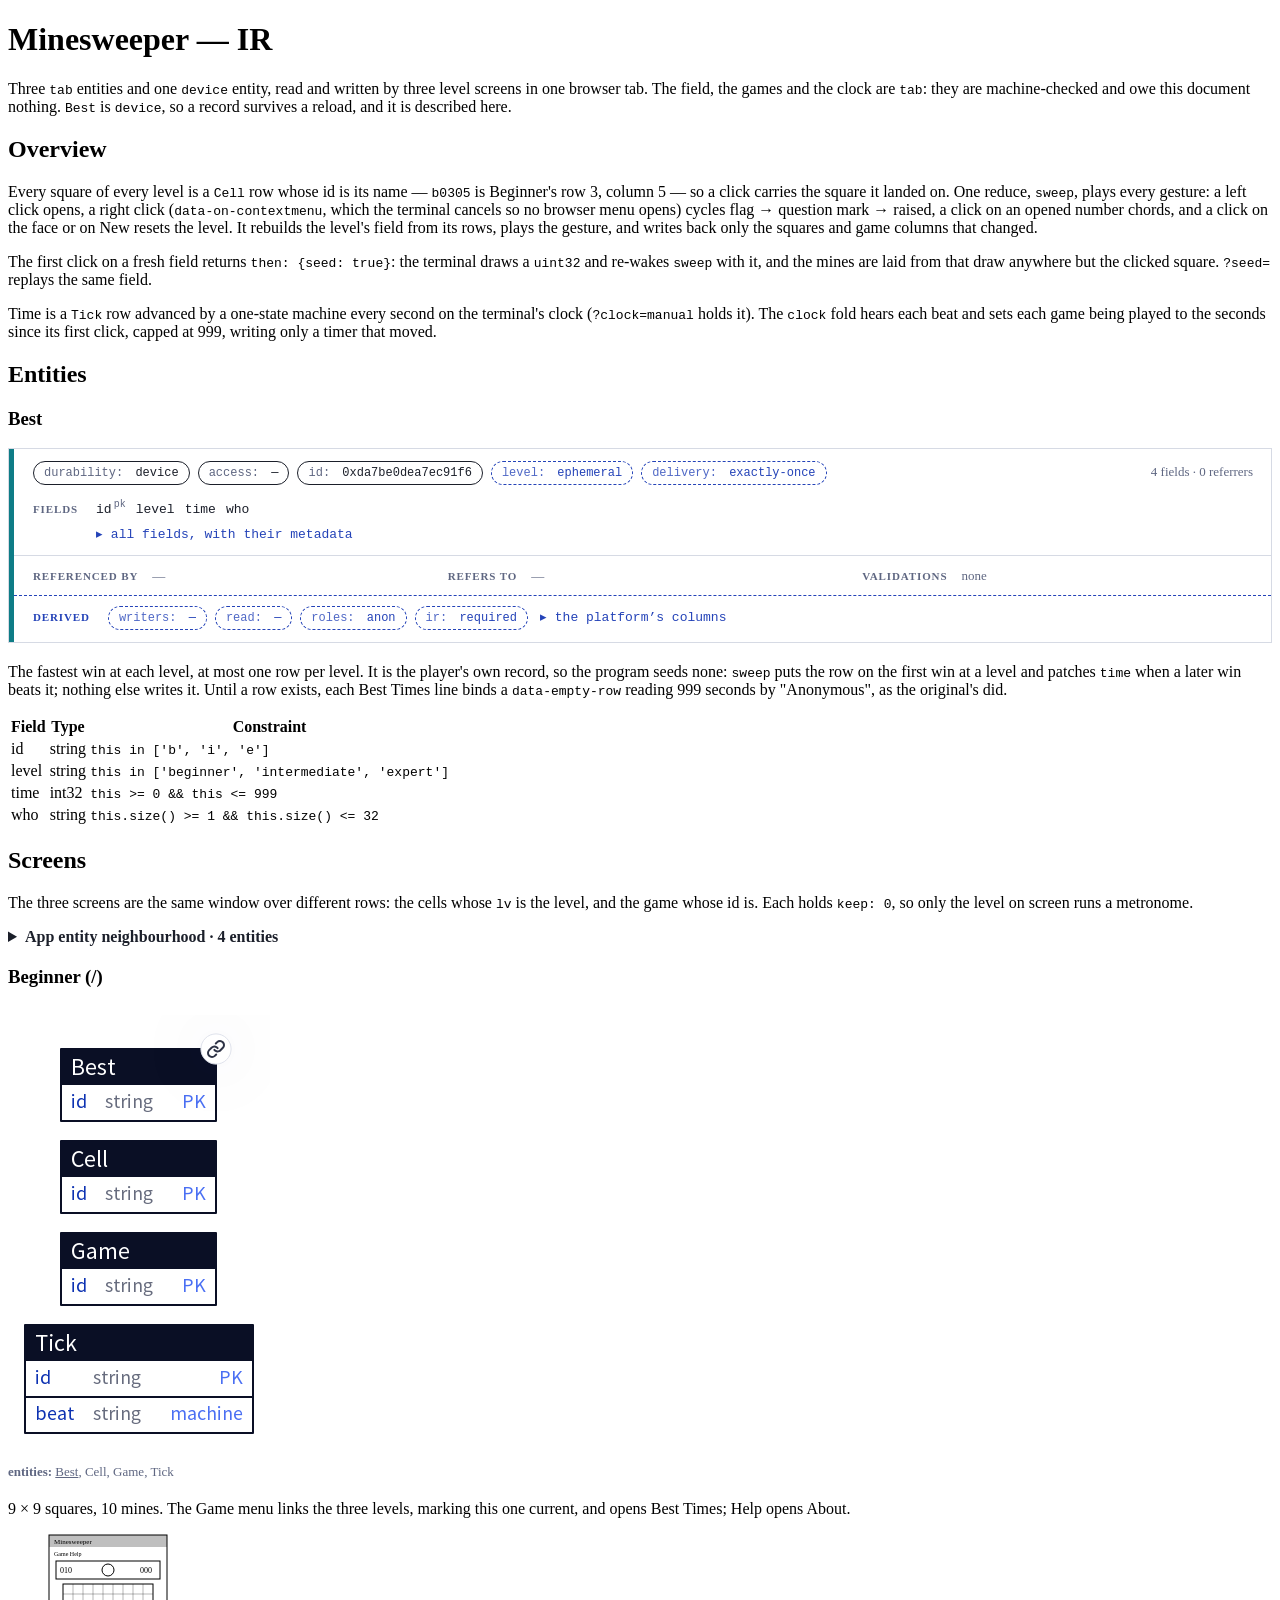
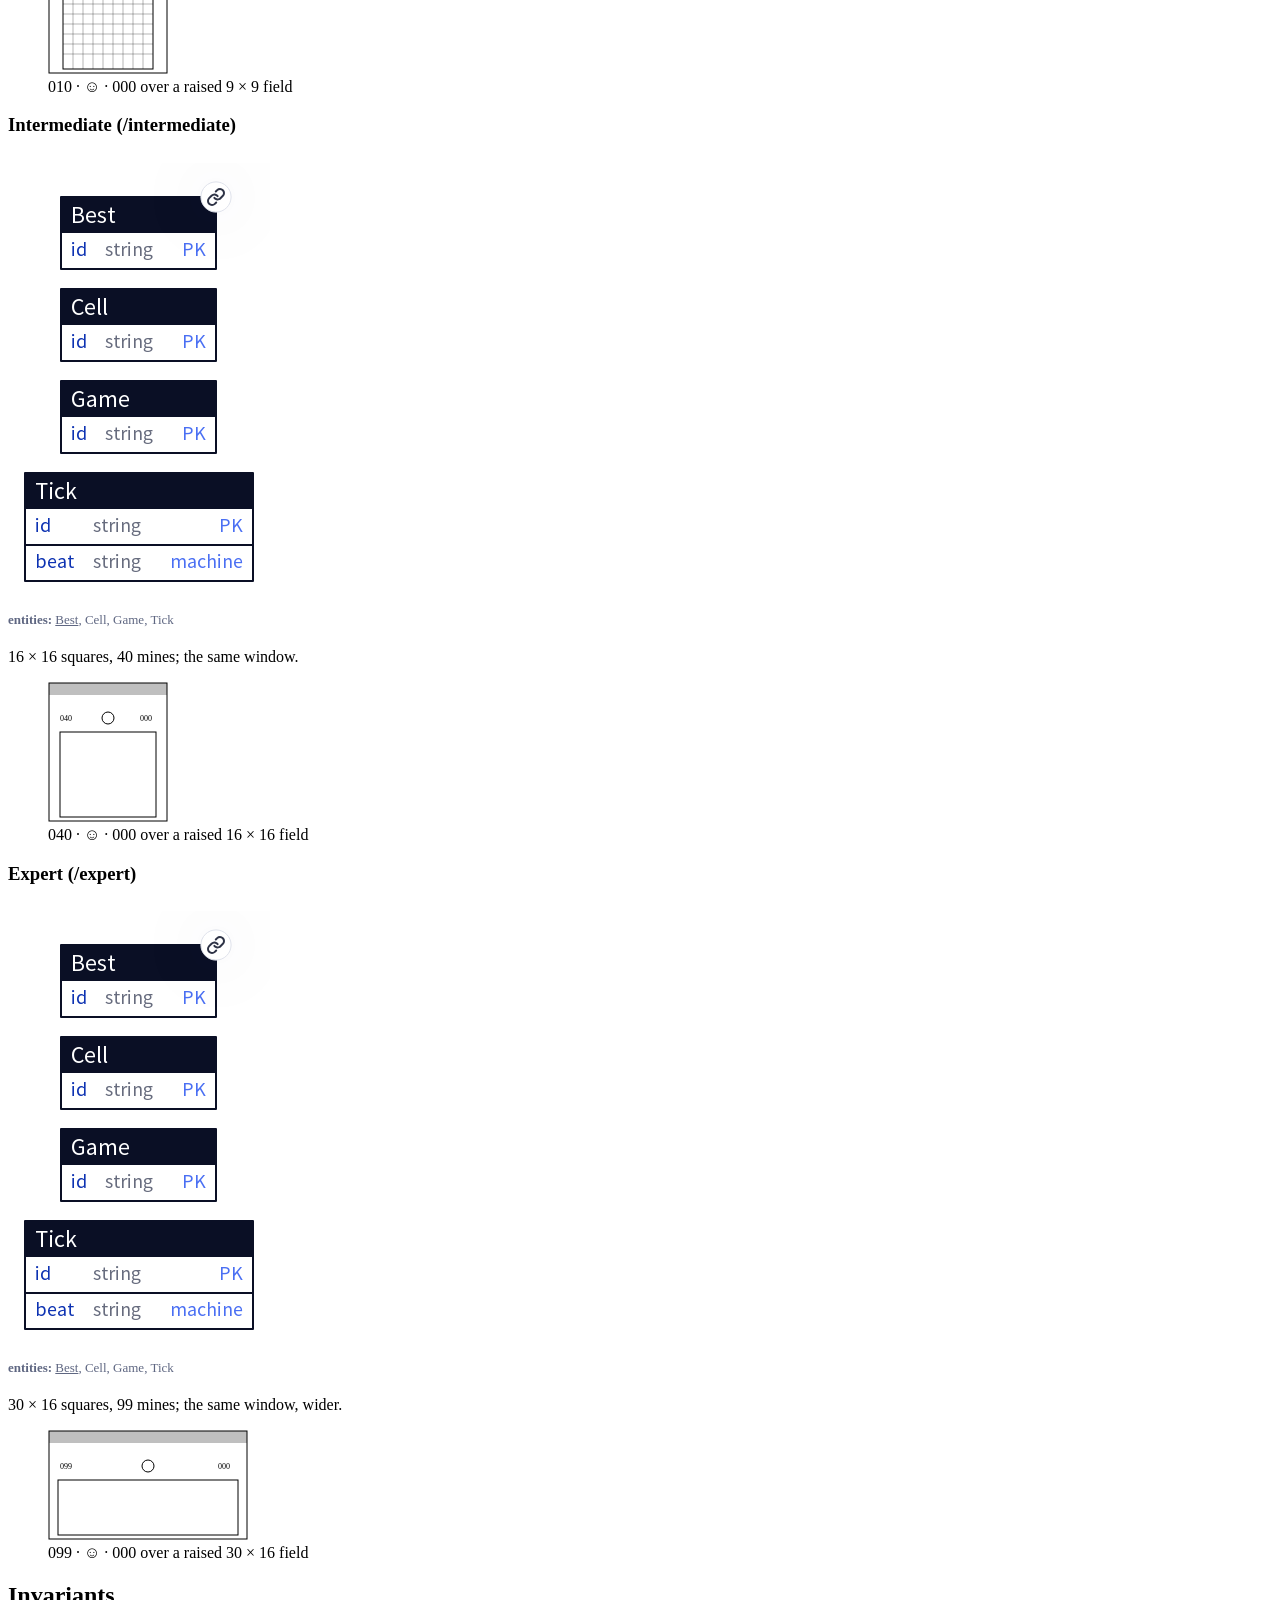
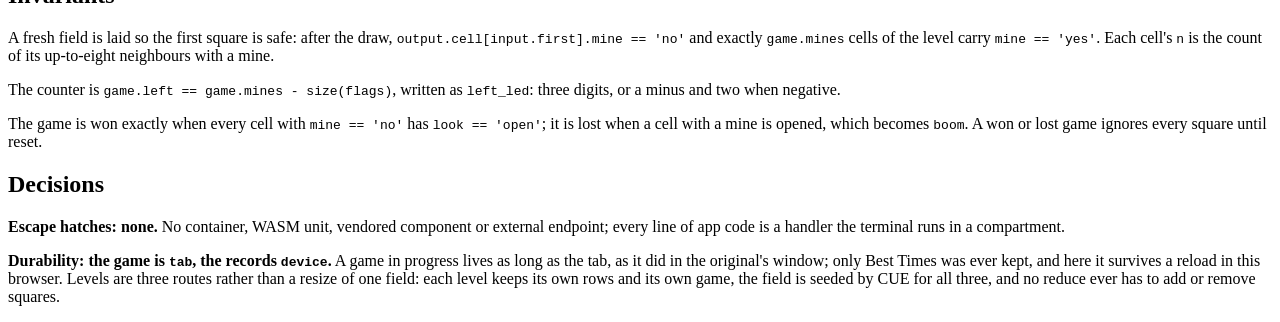
==== ir.html @ b6a37bc6 "feat: prontoweeper, Minesweeper as it shipped with Windows A pronto app: three level screens (Beginn" ====
<!doctype html>
<html lang="en">
<head>
  <meta charset="utf-8">
  <meta name="pronto-ir-version" content="0.1.0">
  <meta name="pronto-source" content="brief.md">
  <meta name="pronto-brief-sha256" content="634ef271aa4ecd1e632f5b853bf22c91f0945c1883f44ec70692ea97eda71efa">
  <meta name="pronto-generated" content="2026-10-16T00:00:00Z">
  <meta name="pronto-compiler" content="claude-opus-5-5">
  <title>Minesweeper — IR</title>
<link rel="stylesheet" href="ir/card.css">
</head>
<body>
  <h1>Minesweeper — IR</h1>
  <p>Three <code>tab</code> entities and one <code>device</code> entity, read and written by three level screens in one browser tab.
  The field, the games and the clock are <code>tab</code>: they are machine-checked and owe this document nothing.
  <code>Best</code> is <code>device</code>, so a record survives a reload, and it is described here.</p>

  <h2>Overview</h2>
  <p>Every square of every level is a <code>Cell</code> row whose id is its name — <code>b0305</code> is Beginner's row 3, column 5 — so a click carries the square it landed on.
  One reduce, <code>sweep</code>, plays every gesture: a left click opens, a right click (<code>data-on-contextmenu</code>, which the terminal cancels so no browser menu opens) cycles flag → question mark → raised, a click on an opened number chords, and a click on the face or on New resets the level.
  It rebuilds the level's field from its rows, plays the gesture, and writes back only the squares and game columns that changed.</p>
  <p>The first click on a fresh field returns <code>then: {seed: true}</code>: the terminal draws a <code>uint32</code> and re-wakes <code>sweep</code> with it, and the mines are laid from that draw anywhere but the clicked square. <code>?seed=</code> replays the same field.</p>
  <p>Time is a <code>Tick</code> row advanced by a one-state machine every second on the terminal's clock (<code>?clock=manual</code> holds it). The <code>clock</code> fold hears each beat and sets each game being played to the seconds since its first click, capped at 999, writing only a timer that moved.</p>

  <h2>Entities</h2>
  <section id="Best" data-kind="entity" data-durability="device" data-type-id="0xda7be0dea7ec91f6">
    <h3>Best</h3>
<!-- pronto:card --><div class="card dur-device">
<header class="ehead">
<span class="chips"><span class="chip" data-tip="where the row lives, the one word the author chooses: tab · device · offline · live · server" tabindex="0"><b>durability</b> device</span><span class="chip" data-tip="who may read and write the row; becomes the roles and the row-level policies" tabindex="0"><b>access</b> —</span><span class="chip" data-tip="the entity's type id, which a schema diff keys on across renames; each field keeps a gap-free ordinal, and a retired field stays as a tombstone" tabindex="0"><b>id</b> 0xda7be0dea7ec91f6</span><span class="chip derived" data-tip="1 of 5 — a register this tab or device alone writes" tabindex="0"><b>level</b> ephemeral</span><span class="chip derived" data-tip="what a write here can claim when delivered twice — the level's word, and at level 4 the sink's: idempotent or reconciled is exactly-once, unknown at-most-once, repeat at-least-once; a hatch is unspecified" tabindex="0"><b>delivery</b> exactly-once</span></span>
<span class="counts">4 fields · 0 referrers</span>
</header>
<div class="names"><span class="lbl">fields</span><span class="namelist"><span class="fname">id<i class="m">pk</i></span><span class="fname">level</span><span class="fname">time</span><span class="fname">who</span></span>
<details class="more"><summary>all fields, with their metadata</summary>
<table class="fields"><tr><td class="o">1</td><td class="k">id</td><td class="t">string</td><td class="gl"><span class="g pk" data-tip="primary key" tabindex="0">pk</span></td><td class="x" title="this in ['b', 'i', 'e']">this in ['b', 'i', 'e']</td></tr><tr><td class="o">2</td><td class="k">level</td><td class="t">string</td><td class="gl"></td><td class="x" title="this in ['beginner', 'intermediate', 'expert']">this in ['beginner', 'intermediate', 'expert']</td></tr><tr><td class="o">3</td><td class="k">time</td><td class="t">int32</td><td class="gl"></td><td class="x" title="this &gt;= 0 &amp;&amp; this &lt;= 999">this &gt;= 0 &amp;&amp; this &lt;= 999</td></tr><tr><td class="o">4</td><td class="k">who</td><td class="t">string</td><td class="gl"></td><td class="x" title="this.size() &gt;= 1 &amp;&amp; this.size() &lt;= 32">this.size() &gt;= 1 &amp;&amp; this.size() &lt;= 32</td></tr></table>
<p class="legend">the first column is the field's ordinal, which a diff keys on · <span class="g pk">pk</span> primary key · <span class="g fk">→</span> references · <span class="g">◇</span> unique · <span class="g">≡</span> indexed · <span class="g">○</span> nullable · a rule or default in the last column</p>
</details></div>
<div class="strips">
<div class="strip"><span class="lbl">referenced by</span><span class="rels"><span class="why">—</span></span></div>
<div class="strip"><span class="lbl">refers to</span><span class="rels"><span class="why">—</span></span></div>
<div class="strip"><span class="lbl">validations</span><span class="why">none</span></div>
</div>
<div class="dline"><span class="lbl derived">derived</span><span class="chips"><span class="chip derived" data-tip="who writes rows here, each as kind:name and its ops — a screen's forms and what its markup writes past them, the terminal's charts, pipelines, computations, machines, a unit's memo" tabindex="0"><b>writers</b> —</span><span class="chip derived" data-tip="how the terminal reads a server entity's table: eager syncs it whole, lazy loads what a view asks; a browser tier has no mode" tabindex="0"><b>read</b> —</span><span class="chip derived" data-tip="the database roles that may touch the table, from durability and access" tabindex="0"><b>roles</b> anon</span><span class="chip derived" data-tip="whether ir.html carries an element for it — review by consequence: a row that reaches another device or the server does" tabindex="0"><b>ir</b> required</span></span>
<details class="more"><summary>the platform’s columns</summary><p class="why"><code>created_by</code>, <code>updated_by</code> → app_user, stamped by the platform on every write; not the author’s.</p></details></div>

</div><!-- /pronto:card -->
    <p>The fastest win at each level, at most one row per level. It is the player's own record, so the program seeds none: <code>sweep</code> puts the row on the first win at a level and patches <code>time</code> when a later win beats it; nothing else writes it. Until a row exists, each Best Times line binds a <code>data-empty-row</code> reading 999 seconds by "Anonymous", as the original's did.</p>
    <table data-extract="fields">
      <thead><tr><th>Field</th><th>Type</th><th>Constraint</th></tr></thead>
      <tbody>
        <tr data-ordinal="1"><td>id</td><td>string</td><td><code class="cel">this in ['b', 'i', 'e']</code></td></tr>
        <tr data-ordinal="2"><td>level</td><td>string</td><td><code class="cel">this in ['beginner', 'intermediate', 'expert']</code></td></tr>
        <tr data-ordinal="3"><td>time</td><td>int32</td><td><code class="cel">this &gt;= 0 &amp;&amp; this &lt;= 999</code></td></tr>
        <tr data-ordinal="4"><td>who</td><td>string</td><td><code class="cel">this.size() &gt;= 1 &amp;&amp; this.size() &lt;= 32</code></td></tr>
      </tbody>
    </table>
  </section>

  <h2>Screens</h2>
  <p>The three screens are the same window over different rows: the cells whose <code>lv</code> is the level, and the game whose id is. Each holds <code>keep: 0</code>, so only the level on screen runs a metronome.</p>
  <!-- pronto:app-neighbourhood --><details class="pronto-neighbourhood app-neighbourhood"><summary>App entity neighbourhood · 4 entities</summary><div class="neighbourhood-canvas" role="region" tabindex="0" aria-label="App entity diagram"><img src="ir/neighbourhood-app.svg" width="262" height="435" alt="App entity diagram"></div><p><b>entities:</b> <a href="#Best">Best</a>, <span>Cell</span>, <span>Game</span>, <span>Tick</span></p></details><!-- /pronto:app-neighbourhood -->
<section id="beginner" data-kind="screen" data-route="/">
    <h3>Beginner (/)</h3>
<!-- pronto:neighbourhood --><figure class="pronto-neighbourhood" aria-label="Beginner entity neighbourhood"><div class="neighbourhood-canvas" role="region" tabindex="0" aria-label="Beginner entity diagram"><img src="ir/neighbourhood-beginner.svg" width="262" height="435" alt="Beginner entity diagram"></div><figcaption><b>entities:</b> <a href="#Best">Best</a>, <span>Cell</span>, <span>Game</span>, <span>Tick</span></figcaption></figure><!-- /pronto:neighbourhood -->
    <p>9 × 9 squares, 10 mines. The Game menu links the three levels, marking this one current, and opens Best Times; Help opens About.</p>
    <figure id="beginner-populated" data-kind="state" data-of="beginner" data-state="populated">
      <svg viewBox="0 0 120 140" width="120" height="140" role="img" aria-label="The Beginner window: title bar, menu, 010 · face · 000, a 9 by 9 field">
        <rect x="1" y="1" width="118" height="138" fill="none" stroke="currentColor"/>
        <rect x="1" y="1" width="118" height="12" fill="currentColor" opacity=".25"/>
        <text x="6" y="10" font-size="7">Minesweeper</text>
        <text x="6" y="22" font-size="6">Game  Help</text>
        <rect x="8" y="27" width="104" height="18" fill="none" stroke="currentColor"/>
        <text x="12" y="39" font-size="8">010</text><circle cx="60" cy="36" r="6" fill="none" stroke="currentColor"/><text x="92" y="39" font-size="8">000</text>
        <rect x="15" y="50" width="90" height="85" fill="none" stroke="currentColor"/>
        <path d="M15 60h90M15 70h90M15 80h90M15 90h90M15 100h90M15 110h90M15 120h90M25 50v85M35 50v85M45 50v85M55 50v85M65 50v85M75 50v85M85 50v85M95 50v85" stroke="currentColor" stroke-width=".3"/>
      </svg>
      <figcaption>010 · ☺ · 000 over a raised 9 × 9 field</figcaption>
    </figure>
    <script type="application/json" data-kind="paths" data-of="beginner">{"play": {"states": ["populated", "populated"], "accepts": ["accept-ready", "accept-first-click", "accept-numbers", "accept-flag", "accept-chord", "accept-timer", "accept-lose", "accept-win", "accept-new-game"]}, "records": {"states": ["populated", "populated"], "accepts": ["accept-best-times", "accept-levels"]}}</script>
  </section>
  <section id="intermediate" data-kind="screen" data-route="/intermediate">
    <h3>Intermediate (/intermediate)</h3>
<!-- pronto:neighbourhood --><figure class="pronto-neighbourhood" aria-label="Intermediate entity neighbourhood"><div class="neighbourhood-canvas" role="region" tabindex="0" aria-label="Intermediate entity diagram"><img src="ir/neighbourhood-intermediate.svg" width="262" height="435" alt="Intermediate entity diagram"></div><figcaption><b>entities:</b> <a href="#Best">Best</a>, <span>Cell</span>, <span>Game</span>, <span>Tick</span></figcaption></figure><!-- /pronto:neighbourhood -->
    <p>16 × 16 squares, 40 mines; the same window.</p>
    <figure id="intermediate-populated" data-kind="state" data-of="intermediate" data-state="populated">
      <svg viewBox="0 0 120 140" width="120" height="140" role="img" aria-label="The Intermediate window: 040 · face · 000, a 16 by 16 field">
        <rect x="1" y="1" width="118" height="138" fill="none" stroke="currentColor"/>
        <rect x="1" y="1" width="118" height="12" fill="currentColor" opacity=".25"/>
        <text x="12" y="39" font-size="8">040</text><circle cx="60" cy="36" r="6" fill="none" stroke="currentColor"/><text x="92" y="39" font-size="8">000</text>
        <rect x="12" y="50" width="96" height="85" fill="none" stroke="currentColor"/>
      </svg>
      <figcaption>040 · ☺ · 000 over a raised 16 × 16 field</figcaption>
    </figure>
    <script type="application/json" data-kind="paths" data-of="intermediate">{"play": {"states": ["populated", "populated"], "accepts": ["accept-levels"]}}</script>
  </section>
  <section id="expert" data-kind="screen" data-route="/expert">
    <h3>Expert (/expert)</h3>
<!-- pronto:neighbourhood --><figure class="pronto-neighbourhood" aria-label="Expert entity neighbourhood"><div class="neighbourhood-canvas" role="region" tabindex="0" aria-label="Expert entity diagram"><img src="ir/neighbourhood-expert.svg" width="262" height="435" alt="Expert entity diagram"></div><figcaption><b>entities:</b> <a href="#Best">Best</a>, <span>Cell</span>, <span>Game</span>, <span>Tick</span></figcaption></figure><!-- /pronto:neighbourhood -->
    <p>30 × 16 squares, 99 mines; the same window, wider.</p>
    <figure id="expert-populated" data-kind="state" data-of="expert" data-state="populated">
      <svg viewBox="0 0 200 110" width="200" height="110" role="img" aria-label="The Expert window: 099 · face · 000, a 30 by 16 field">
        <rect x="1" y="1" width="198" height="108" fill="none" stroke="currentColor"/>
        <rect x="1" y="1" width="198" height="12" fill="currentColor" opacity=".25"/>
        <text x="12" y="39" font-size="8">099</text><circle cx="100" cy="36" r="6" fill="none" stroke="currentColor"/><text x="170" y="39" font-size="8">000</text>
        <rect x="10" y="50" width="180" height="55" fill="none" stroke="currentColor"/>
      </svg>
      <figcaption>099 · ☺ · 000 over a raised 30 × 16 field</figcaption>
    </figure>
    <script type="application/json" data-kind="paths" data-of="expert">{"play": {"states": ["populated", "populated"], "accepts": ["accept-levels"]}}</script>
  </section>

  <h2>Invariants</h2>
  <p>A fresh field is laid so the first square is safe: after the draw, <code class="cel">output.cell[input.first].mine == 'no'</code> and exactly <code class="cel">game.mines</code> cells of the level carry <code class="cel">mine == 'yes'</code>. Each cell's <code>n</code> is the count of its up-to-eight neighbours with a mine.</p>
  <p>The counter is <code class="cel">game.left == game.mines - size(flags)</code>, written as <code>left_led</code>: three digits, or a minus and two when negative.</p>
  <p>The game is won exactly when every cell with <code class="cel">mine == 'no'</code> has <code class="cel">look == 'open'</code>; it is lost when a cell with a mine is opened, which becomes <code>boom</code>. A won or lost game ignores every square until reset.</p>

  <h2>Decisions</h2>
  <p id="decision-escape-hatches" data-kind="decision"><strong>Escape hatches: none.</strong> No container, WASM unit, vendored component or external endpoint; every line of app code is a handler the terminal runs in a compartment.</p>
  <p id="decision-durability" data-kind="decision"><strong>Durability: the game is <code>tab</code>, the records <code>device</code>.</strong> A game in progress lives as long as the tab, as it did in the original's window; only Best Times was ever kept, and here it survives a reload in this browser.
  Levels are three routes rather than a resize of one field: each level keeps its own rows and its own game, the field is seeded by CUE for all three, and no reduce ever has to add or remove squares.</p>
</body>
</html>
---- ir/card.css ----
/* generated by pronto from program.cue — do not edit */
.card, .pronto-neighbourhood { --card-ink: #1b1f2a; --card-muted: #5f6782; --card-line: #d6dae4; --card-panel: #fff; --card-accent: #2443b8; --card-tip: #fff6bf; --card-tip-edge: #e3cf5a; --band: var(--card-accent); }
.card {
  position: relative; background: var(--card-panel); border: 1px solid var(--card-line); color: var(--card-ink); font-size: 14px; line-height: 1.5; margin: 12px 0 20px; }
@media (prefers-color-scheme: dark) { .card, .pronto-neighbourhood { --card-ink: #e8eaf0; --card-muted: #9aa3bd; --card-line: #2a3040; --card-panel: #1b1f2a; --card-accent: #8ea2ff; --card-tip: #3a3410; --card-tip-edge: #8a7a2a; } }
.card::before { content: ""; position: absolute; left: 0; top: 0; bottom: 0; width: 5px; background: var(--band); }
.card.dur-server { --band: #2443b8; } .card.dur-live { --band: #1a8f5c; } .card.dur-offline { --band: #b8860b; } .card.dur-device { --band: #0e7c86; } .card.dur-tab { --band: #8a8f9c; }
.card .ehead { display: flex; flex-wrap: wrap; align-items: baseline; gap: 10px 14px; padding: 12px 18px 8px 24px; }
.card .chips { display: flex; gap: 8px; flex-wrap: wrap; }
.card .chip { font-family: ui-monospace, Menlo, monospace; font-size: 12px; padding: 2px 10px; border: 1px solid var(--card-ink); border-radius: 999px; white-space: nowrap; }
.card .chip b { font-weight: 500; color: var(--card-muted); margin-right: 5px; font-family: inherit; }
.card .chip b::after { content: ":"; }
.card .chip.derived { border-style: dashed; border-color: var(--card-accent); color: var(--card-accent); }
.card .chip.derived b { color: var(--card-accent); opacity: 0.8; }
.card .counts { margin-left: auto; color: var(--card-muted); font-size: 13px; }
.card [data-tip] { position: relative; cursor: help; }
.card [data-tip]:hover::after, .card [data-tip]:focus-visible::after { content: attr(data-tip); position: absolute; left: 0; top: calc(100% + 6px); z-index: 5; background: var(--card-tip); color: var(--card-ink); border: 1px solid var(--card-tip-edge); padding: 8px 10px; font-size: 13px; line-height: 1.4; width: max-content; max-width: 34ch; white-space: normal; font-family: system-ui, sans-serif; font-weight: 400; text-transform: none; letter-spacing: 0; }
.card .lbl { font-size: 11px; letter-spacing: 0.08em; text-transform: uppercase; color: var(--card-muted); font-weight: 600; margin-right: 6px; }
.card .lbl.derived { color: var(--card-accent); }
.card .names { display: grid; grid-template-columns: auto 1fr; gap: 6px 12px; align-items: baseline; padding: 4px 18px 10px 24px; }
.card .namelist { font-family: ui-monospace, Menlo, monospace; font-size: 13px; white-space: nowrap; overflow: hidden; text-overflow: ellipsis; display: block; }
.card .fname { margin-right: 10px; }
.card .m { font-style: normal; font-size: 10px; color: var(--card-muted); margin-left: 2px; vertical-align: super; }
.card .m.mach { color: var(--card-accent); }
.card .names .more { grid-column: 2; }
.card .more > summary { list-style: none; cursor: pointer; color: var(--card-accent); font-size: 13px; font-family: ui-monospace, Menlo, monospace; }
.card .more > summary::-webkit-details-marker { display: none; }
.card .more > summary::before { content: "▸ "; } .card .more[open] > summary::before { content: "▾ "; }
.card .more.inline { display: inline; } .card .more.inline[open] > summary { display: inline; margin-right: 6px; }
.card .more.inline .rels { display: inline-flex; flex-wrap: wrap; gap: 6px; }
.card .fields { border-collapse: collapse; font-size: 13px; width: 100%; margin-top: 8px; }
.card .fields td { padding: 4px 10px 4px 0; border-bottom: 1px solid var(--card-line); vertical-align: baseline; }
.card .fields .k { font-family: ui-monospace, Menlo, monospace; } .card .fields .t { color: var(--card-muted); font-family: ui-monospace, Menlo, monospace; }
.card .fields .o { color: var(--card-muted); font-family: ui-monospace, Menlo, monospace; font-size: 11px; width: 2.5ch; text-align: right; }
.card .fields tr.retired td { color: var(--card-muted); text-decoration: line-through; } .card .fields tr.retired td.gl { text-decoration: none; }
.card .fields .gl { white-space: nowrap; } .card .fields .x { color: var(--card-muted); font-family: ui-monospace, Menlo, monospace; font-size: 12px; max-width: 30ch; overflow: hidden; text-overflow: ellipsis; white-space: nowrap; }
.card .g { font-family: ui-monospace, Menlo, monospace; font-size: 11px; margin-right: 6px; color: var(--card-muted); }
.card .g.pk { font-weight: 600; color: var(--card-ink); } .card .g.fk { color: var(--card-accent); text-decoration: none; }
.card .g.mach { color: var(--card-accent); border: 1px dashed var(--card-accent); padding: 0 4px; }
.card .legend { color: var(--card-muted); font-size: 12px; margin: 8px 0 0; }
.card .strips { display: grid; grid-template-columns: repeat(auto-fit, minmax(min(100%, 260px), 1fr)); gap: 12px 24px; padding: 10px 18px 10px 24px; border-top: 1px solid var(--card-line); align-items: baseline; }
.card .strip { display: flex; flex-wrap: wrap; align-items: baseline; gap: 6px 8px; }
.card .rels { display: flex; flex-wrap: wrap; gap: 6px; }
.card .rel { font-family: ui-monospace, Menlo, monospace; font-size: 12px; padding: 2px 8px; border: 1px solid var(--card-line); color: var(--card-ink); text-decoration: none; }
.card .rel .col { color: var(--card-muted); } .card .rel.in { border-left: 3px solid var(--band); } .card .rel.out { border-right: 3px solid var(--band); }
.card .vals { margin: 0; padding: 0; list-style: none; display: grid; gap: 4px; } .card .note { color: var(--card-muted); font-style: italic; }
.card .why { color: var(--card-muted); font-size: 13px; margin: 0; }
.card .dline { display: flex; flex-wrap: wrap; align-items: baseline; gap: 8px 12px; padding: 10px 18px 12px 24px; border-top: 1px dashed var(--card-accent); }
.card .machine { display: grid; gap: 8px; padding: 10px 18px 14px 24px; border-top: 1px dashed var(--card-accent); }
.card .mtitle { font-size: 15px; display: flex; flex-wrap: wrap; gap: 8px; align-items: center; }
.card .canvas { overflow-x: auto; } .card .canvas svg { display: block; width: auto; height: auto; max-width: 640px; max-height: 260px; }
.pronto-neighbourhood { max-width: 100%; margin: 12px 0 20px; color: var(--card-ink); }
.pronto-neighbourhood > summary { cursor: pointer; font-weight: 600; }
.pronto-neighbourhood .neighbourhood-canvas { max-width: 100%; max-height: min(70vh, 720px); overflow: auto; padding: 8px 0; }
.pronto-neighbourhood .neighbourhood-canvas:focus-visible { outline: 2px solid var(--card-accent); outline-offset: 2px; }
.pronto-neighbourhood .neighbourhood-canvas > img { display: block; max-width: none; }
.pronto-neighbourhood figcaption, .pronto-neighbourhood > p { margin-top: 6px; color: var(--card-muted); font-size: 13px; }
.pronto-neighbourhood figcaption a, .pronto-neighbourhood > p a { color: inherit; }
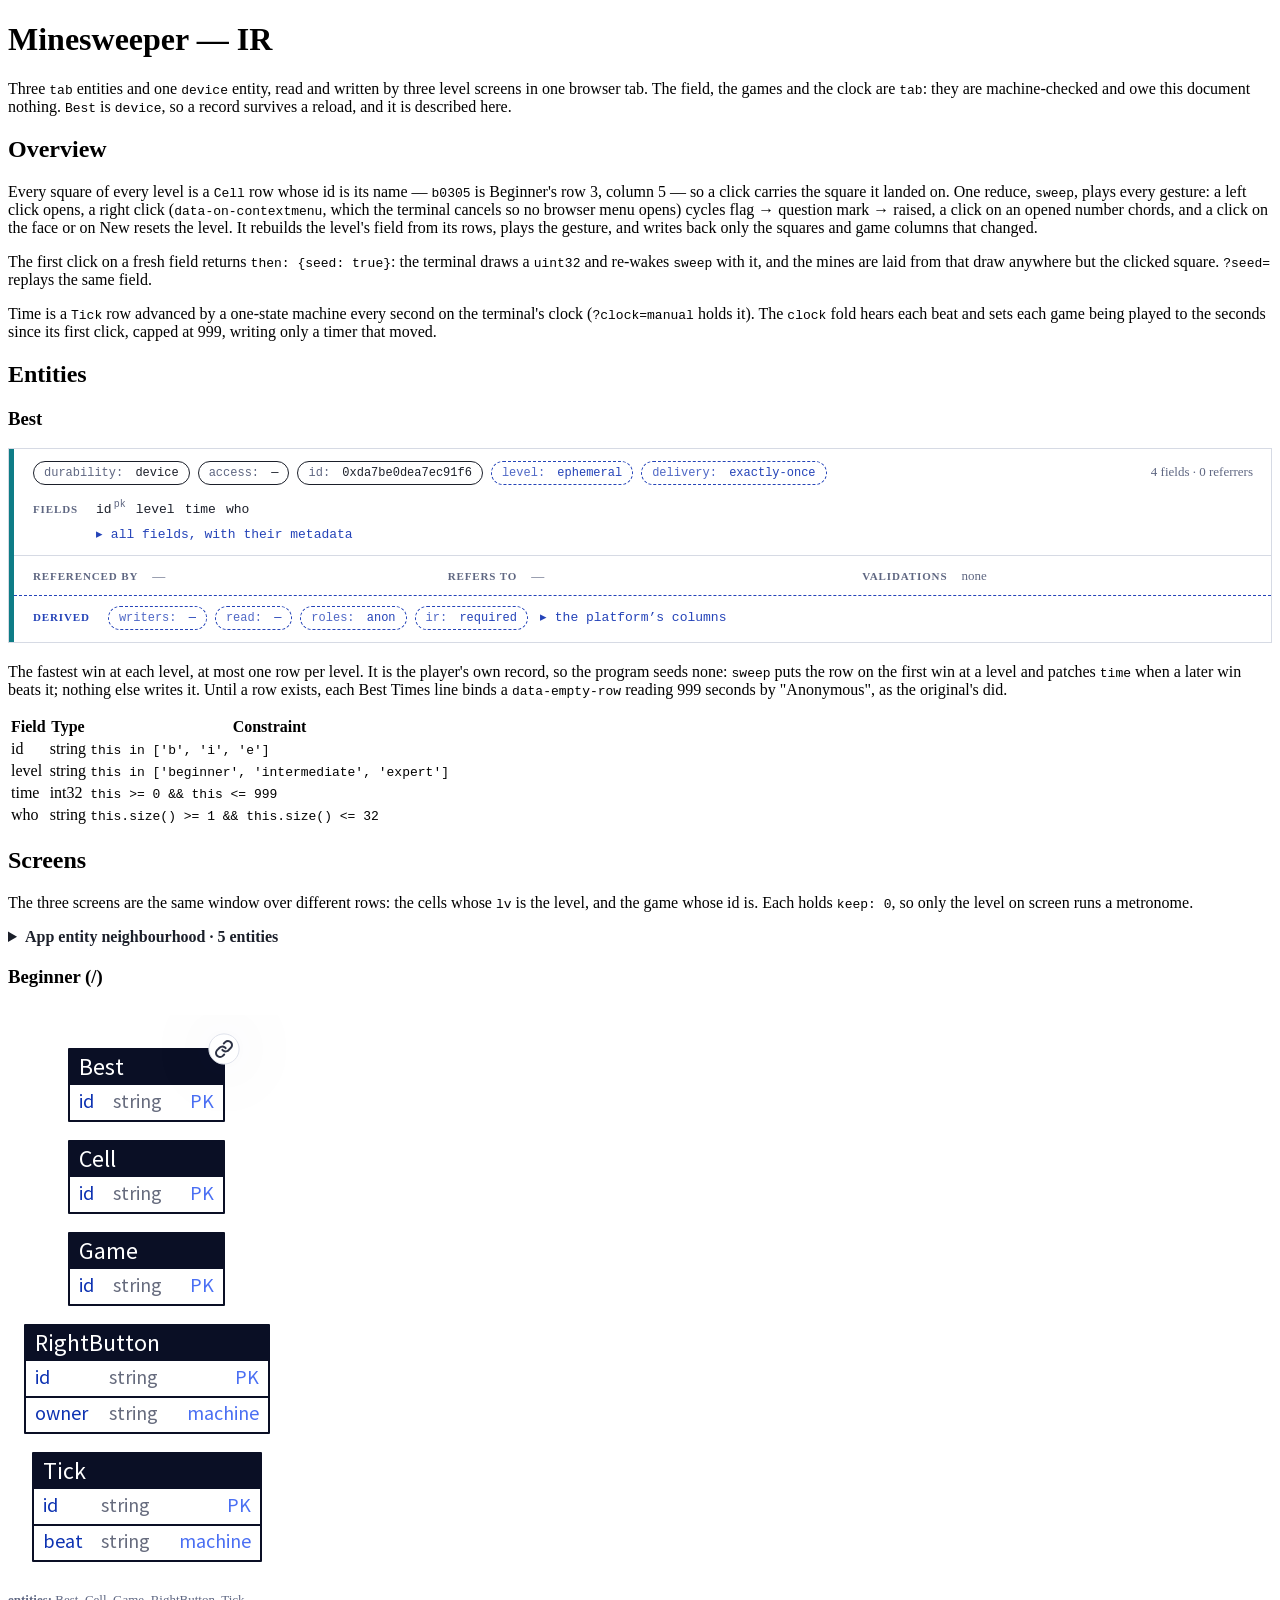
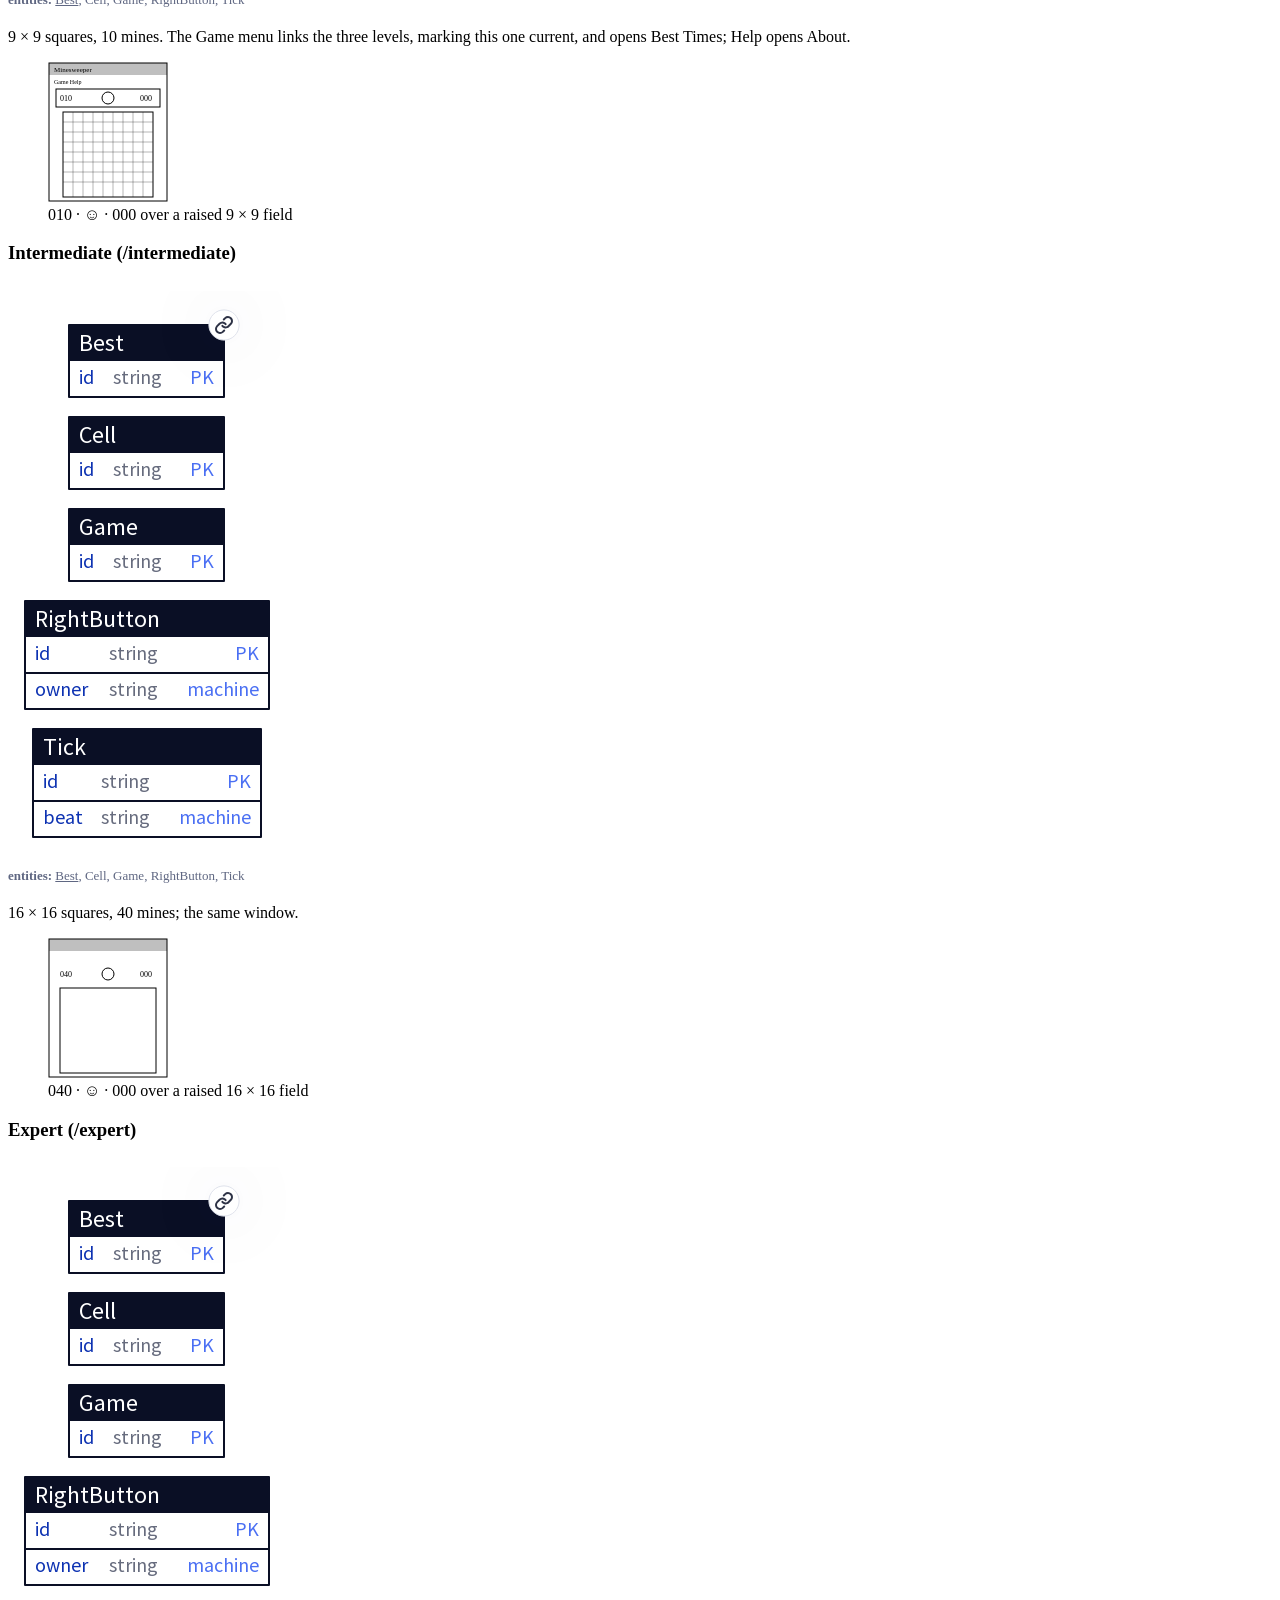
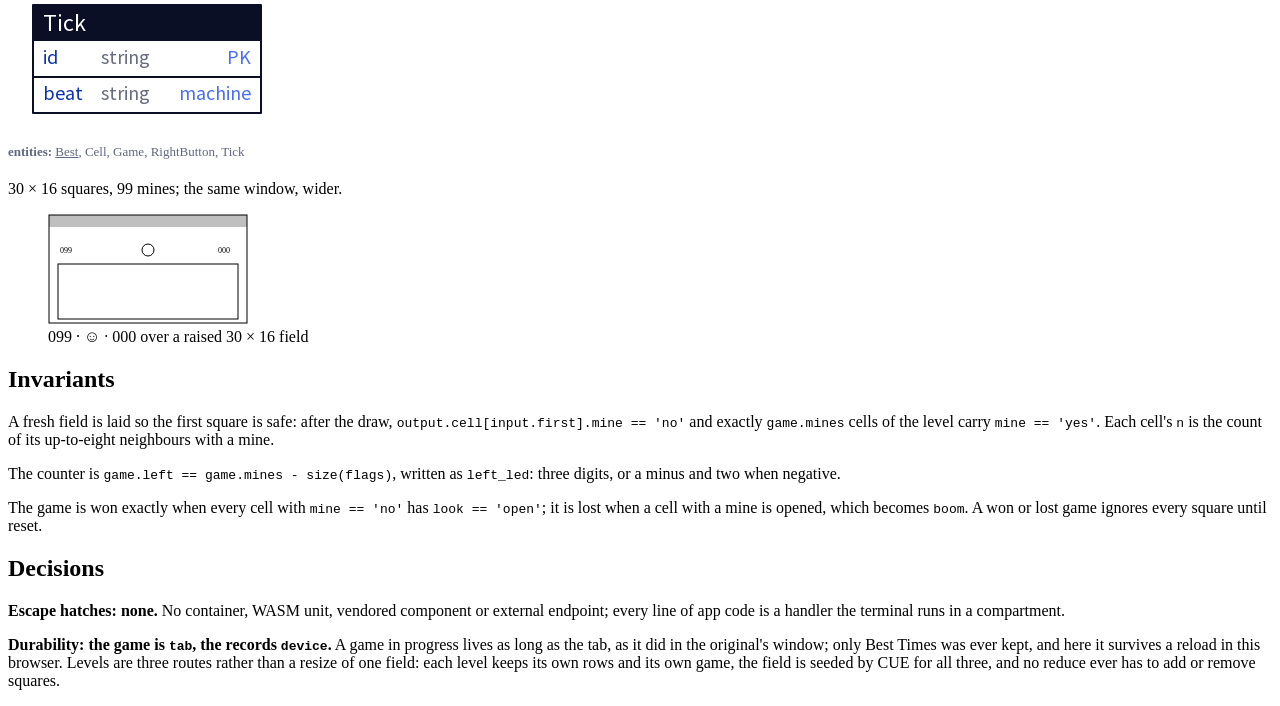
==== commit c25ecf65: "fix: right-click no longer opens the browser's context menu The terminal cancels a contextmenu defau" ====
--- a/ir.html
+++ b/ir.html
@@ -59,10 +59,10 @@
 
   <h2>Screens</h2>
   <p>The three screens are the same window over different rows: the cells whose <code>lv</code> is the level, and the game whose id is. Each holds <code>keep: 0</code>, so only the level on screen runs a metronome.</p>
-  <!-- pronto:app-neighbourhood --><details class="pronto-neighbourhood app-neighbourhood"><summary>App entity neighbourhood · 4 entities</summary><div class="neighbourhood-canvas" role="region" tabindex="0" aria-label="App entity diagram"><img src="ir/neighbourhood-app.svg" width="262" height="435" alt="App entity diagram"></div><p><b>entities:</b> <a href="#Best">Best</a>, <span>Cell</span>, <span>Game</span>, <span>Tick</span></p></details><!-- /pronto:app-neighbourhood -->
+  <!-- pronto:app-neighbourhood --><details class="pronto-neighbourhood app-neighbourhood"><summary>App entity neighbourhood · 5 entities</summary><div class="neighbourhood-canvas" role="region" tabindex="0" aria-label="App entity diagram"><img src="ir/neighbourhood-app.svg" width="278" height="563" alt="App entity diagram"></div><p><b>entities:</b> <a href="#Best">Best</a>, <span>Cell</span>, <span>Game</span>, <span>RightButton</span>, <span>Tick</span></p></details><!-- /pronto:app-neighbourhood -->
 <section id="beginner" data-kind="screen" data-route="/">
     <h3>Beginner (/)</h3>
-<!-- pronto:neighbourhood --><figure class="pronto-neighbourhood" aria-label="Beginner entity neighbourhood"><div class="neighbourhood-canvas" role="region" tabindex="0" aria-label="Beginner entity diagram"><img src="ir/neighbourhood-beginner.svg" width="262" height="435" alt="Beginner entity diagram"></div><figcaption><b>entities:</b> <a href="#Best">Best</a>, <span>Cell</span>, <span>Game</span>, <span>Tick</span></figcaption></figure><!-- /pronto:neighbourhood -->
+<!-- pronto:neighbourhood --><figure class="pronto-neighbourhood" aria-label="Beginner entity neighbourhood"><div class="neighbourhood-canvas" role="region" tabindex="0" aria-label="Beginner entity diagram"><img src="ir/neighbourhood-beginner.svg" width="278" height="563" alt="Beginner entity diagram"></div><figcaption><b>entities:</b> <a href="#Best">Best</a>, <span>Cell</span>, <span>Game</span>, <span>RightButton</span>, <span>Tick</span></figcaption></figure><!-- /pronto:neighbourhood -->
     <p>9 × 9 squares, 10 mines. The Game menu links the three levels, marking this one current, and opens Best Times; Help opens About.</p>
     <figure id="beginner-populated" data-kind="state" data-of="beginner" data-state="populated">
       <svg viewBox="0 0 120 140" width="120" height="140" role="img" aria-label="The Beginner window: title bar, menu, 010 · face · 000, a 9 by 9 field">
@@ -81,7 +81,7 @@
   </section>
   <section id="intermediate" data-kind="screen" data-route="/intermediate">
     <h3>Intermediate (/intermediate)</h3>
-<!-- pronto:neighbourhood --><figure class="pronto-neighbourhood" aria-label="Intermediate entity neighbourhood"><div class="neighbourhood-canvas" role="region" tabindex="0" aria-label="Intermediate entity diagram"><img src="ir/neighbourhood-intermediate.svg" width="262" height="435" alt="Intermediate entity diagram"></div><figcaption><b>entities:</b> <a href="#Best">Best</a>, <span>Cell</span>, <span>Game</span>, <span>Tick</span></figcaption></figure><!-- /pronto:neighbourhood -->
+<!-- pronto:neighbourhood --><figure class="pronto-neighbourhood" aria-label="Intermediate entity neighbourhood"><div class="neighbourhood-canvas" role="region" tabindex="0" aria-label="Intermediate entity diagram"><img src="ir/neighbourhood-intermediate.svg" width="278" height="563" alt="Intermediate entity diagram"></div><figcaption><b>entities:</b> <a href="#Best">Best</a>, <span>Cell</span>, <span>Game</span>, <span>RightButton</span>, <span>Tick</span></figcaption></figure><!-- /pronto:neighbourhood -->
     <p>16 × 16 squares, 40 mines; the same window.</p>
     <figure id="intermediate-populated" data-kind="state" data-of="intermediate" data-state="populated">
       <svg viewBox="0 0 120 140" width="120" height="140" role="img" aria-label="The Intermediate window: 040 · face · 000, a 16 by 16 field">
@@ -96,7 +96,7 @@
   </section>
   <section id="expert" data-kind="screen" data-route="/expert">
     <h3>Expert (/expert)</h3>
-<!-- pronto:neighbourhood --><figure class="pronto-neighbourhood" aria-label="Expert entity neighbourhood"><div class="neighbourhood-canvas" role="region" tabindex="0" aria-label="Expert entity diagram"><img src="ir/neighbourhood-expert.svg" width="262" height="435" alt="Expert entity diagram"></div><figcaption><b>entities:</b> <a href="#Best">Best</a>, <span>Cell</span>, <span>Game</span>, <span>Tick</span></figcaption></figure><!-- /pronto:neighbourhood -->
+<!-- pronto:neighbourhood --><figure class="pronto-neighbourhood" aria-label="Expert entity neighbourhood"><div class="neighbourhood-canvas" role="region" tabindex="0" aria-label="Expert entity diagram"><img src="ir/neighbourhood-expert.svg" width="278" height="563" alt="Expert entity diagram"></div><figcaption><b>entities:</b> <a href="#Best">Best</a>, <span>Cell</span>, <span>Game</span>, <span>RightButton</span>, <span>Tick</span></figcaption></figure><!-- /pronto:neighbourhood -->
     <p>30 × 16 squares, 99 mines; the same window, wider.</p>
     <figure id="expert-populated" data-kind="state" data-of="expert" data-state="populated">
       <svg viewBox="0 0 200 110" width="200" height="110" role="img" aria-label="The Expert window: 099 · face · 000, a 30 by 16 field">
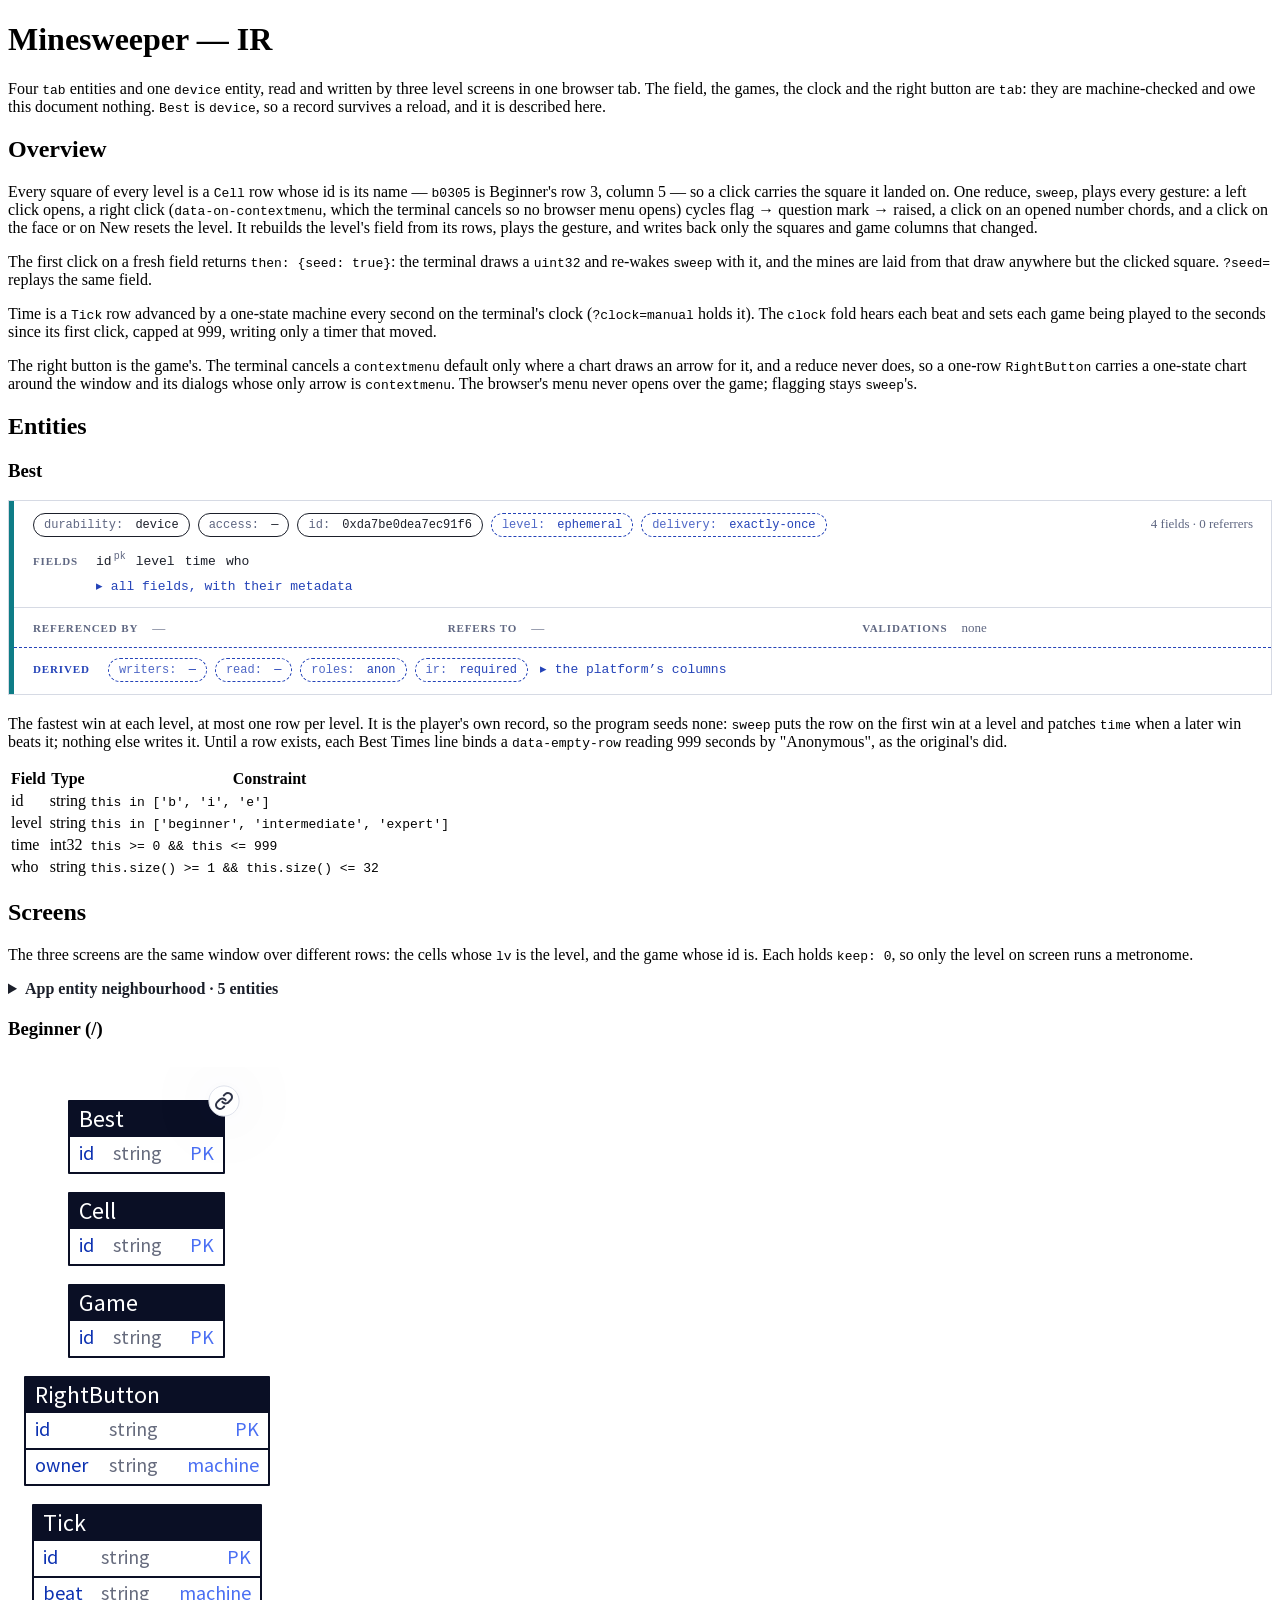
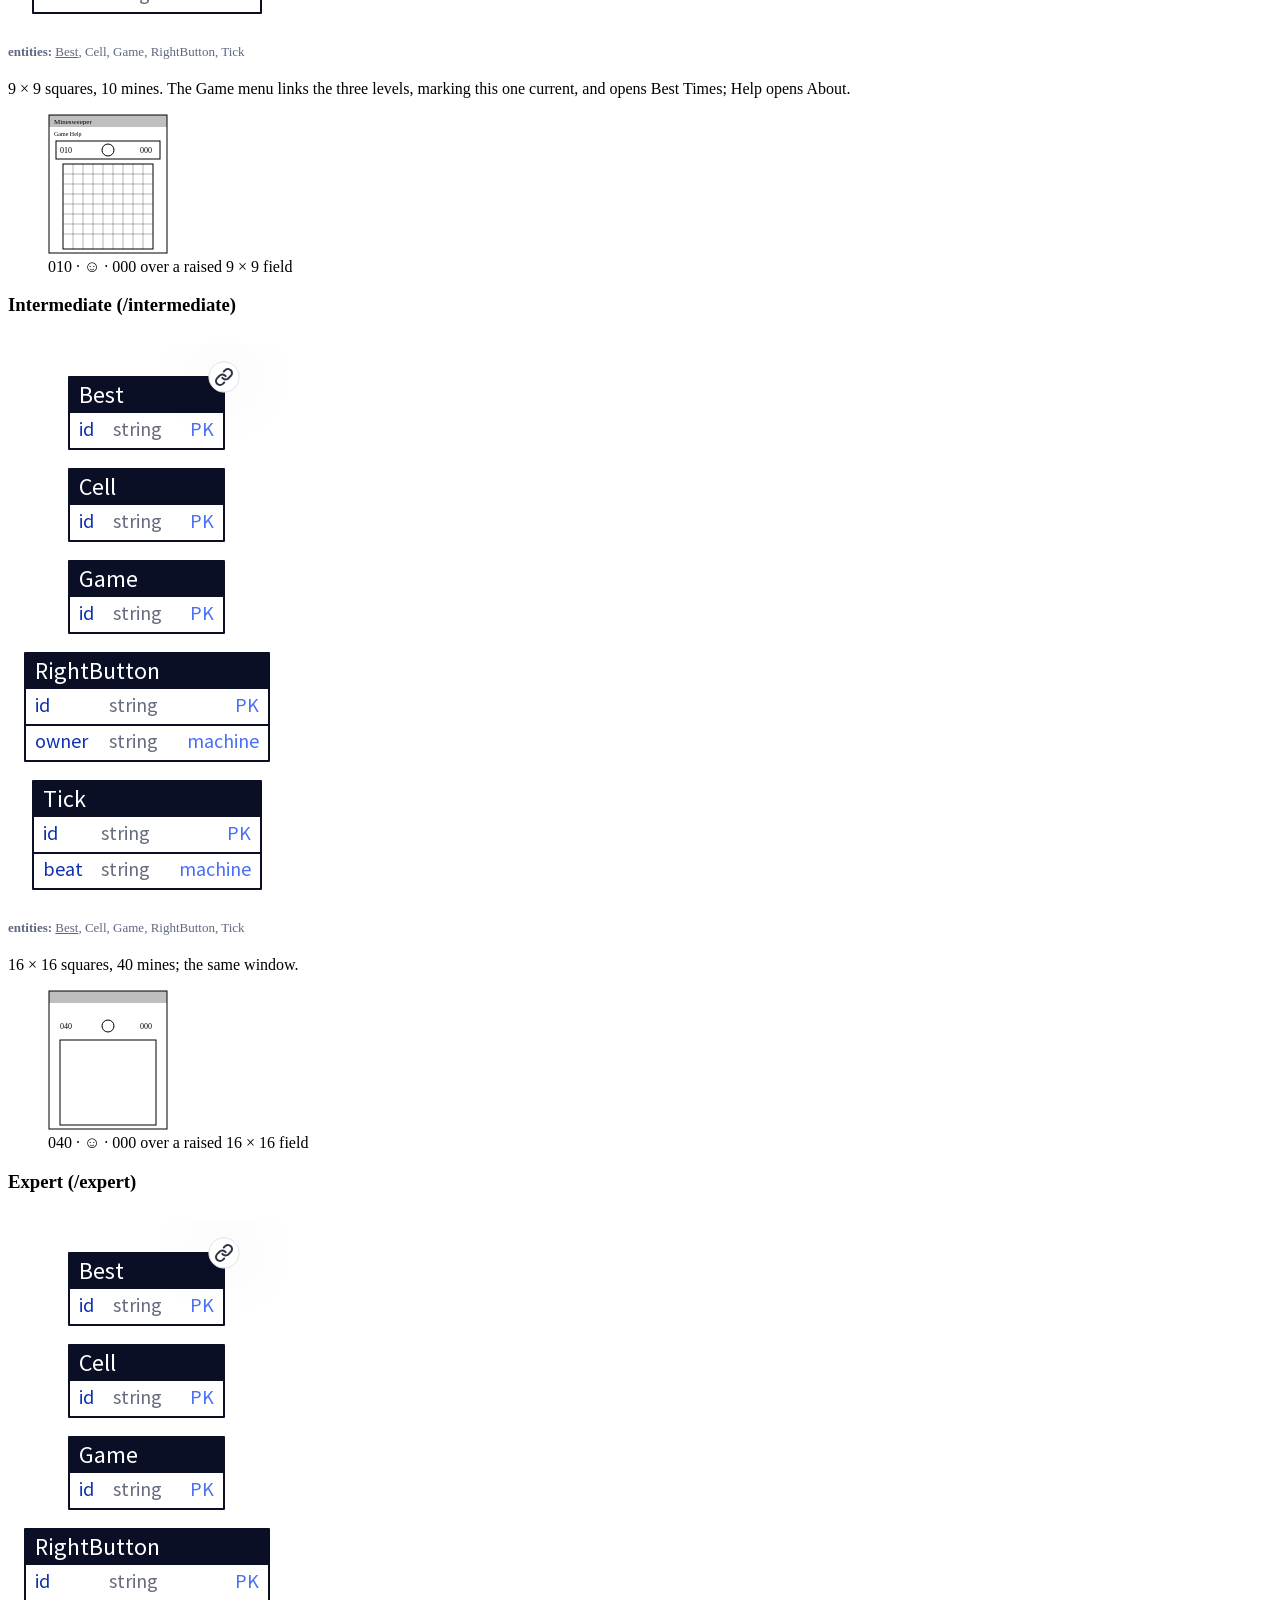
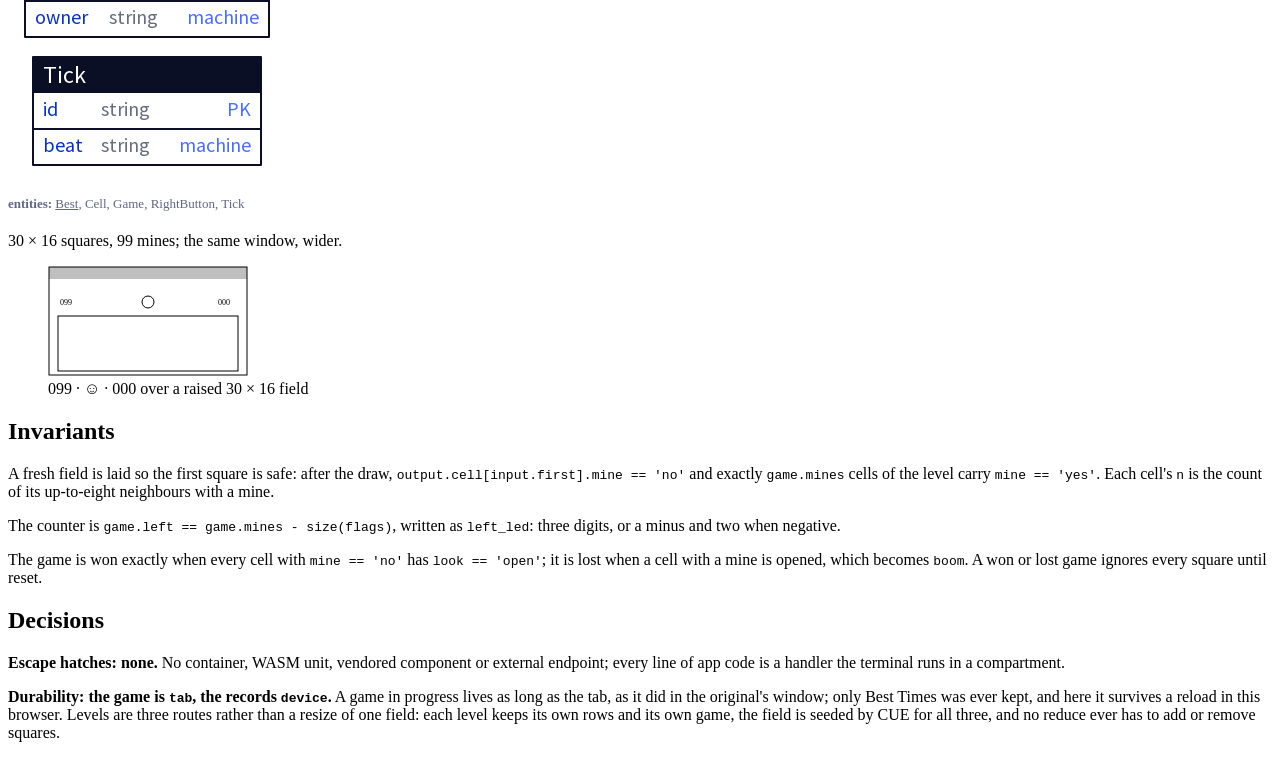
==== commit 3c4f9943: "docs: describe the right button in ir.html and re-pin its hash Co-Authored-By: Claude Opus 5.5 <nore" ====
--- a/ir.html
+++ b/ir.html
@@ -12,8 +12,8 @@
 </head>
 <body>
   <h1>Minesweeper — IR</h1>
-  <p>Three <code>tab</code> entities and one <code>device</code> entity, read and written by three level screens in one browser tab.
-  The field, the games and the clock are <code>tab</code>: they are machine-checked and owe this document nothing.
+  <p>Four <code>tab</code> entities and one <code>device</code> entity, read and written by three level screens in one browser tab.
+  The field, the games, the clock and the right button are <code>tab</code>: they are machine-checked and owe this document nothing.
   <code>Best</code> is <code>device</code>, so a record survives a reload, and it is described here.</p>
 
   <h2>Overview</h2>
@@ -22,6 +22,7 @@
   It rebuilds the level's field from its rows, plays the gesture, and writes back only the squares and game columns that changed.</p>
   <p>The first click on a fresh field returns <code>then: {seed: true}</code>: the terminal draws a <code>uint32</code> and re-wakes <code>sweep</code> with it, and the mines are laid from that draw anywhere but the clicked square. <code>?seed=</code> replays the same field.</p>
   <p>Time is a <code>Tick</code> row advanced by a one-state machine every second on the terminal's clock (<code>?clock=manual</code> holds it). The <code>clock</code> fold hears each beat and sets each game being played to the seconds since its first click, capped at 999, writing only a timer that moved.</p>
+  <p>The right button is the game's. The terminal cancels a <code>contextmenu</code> default only where a chart draws an arrow for it, and a reduce never does, so a one-row <code>RightButton</code> carries a one-state chart around the window and its dialogs whose only arrow is <code>contextmenu</code>. The browser's menu never opens over the game; flagging stays <code>sweep</code>'s.</p>
 
   <h2>Entities</h2>
   <section id="Best" data-kind="entity" data-durability="device" data-type-id="0xda7be0dea7ec91f6">
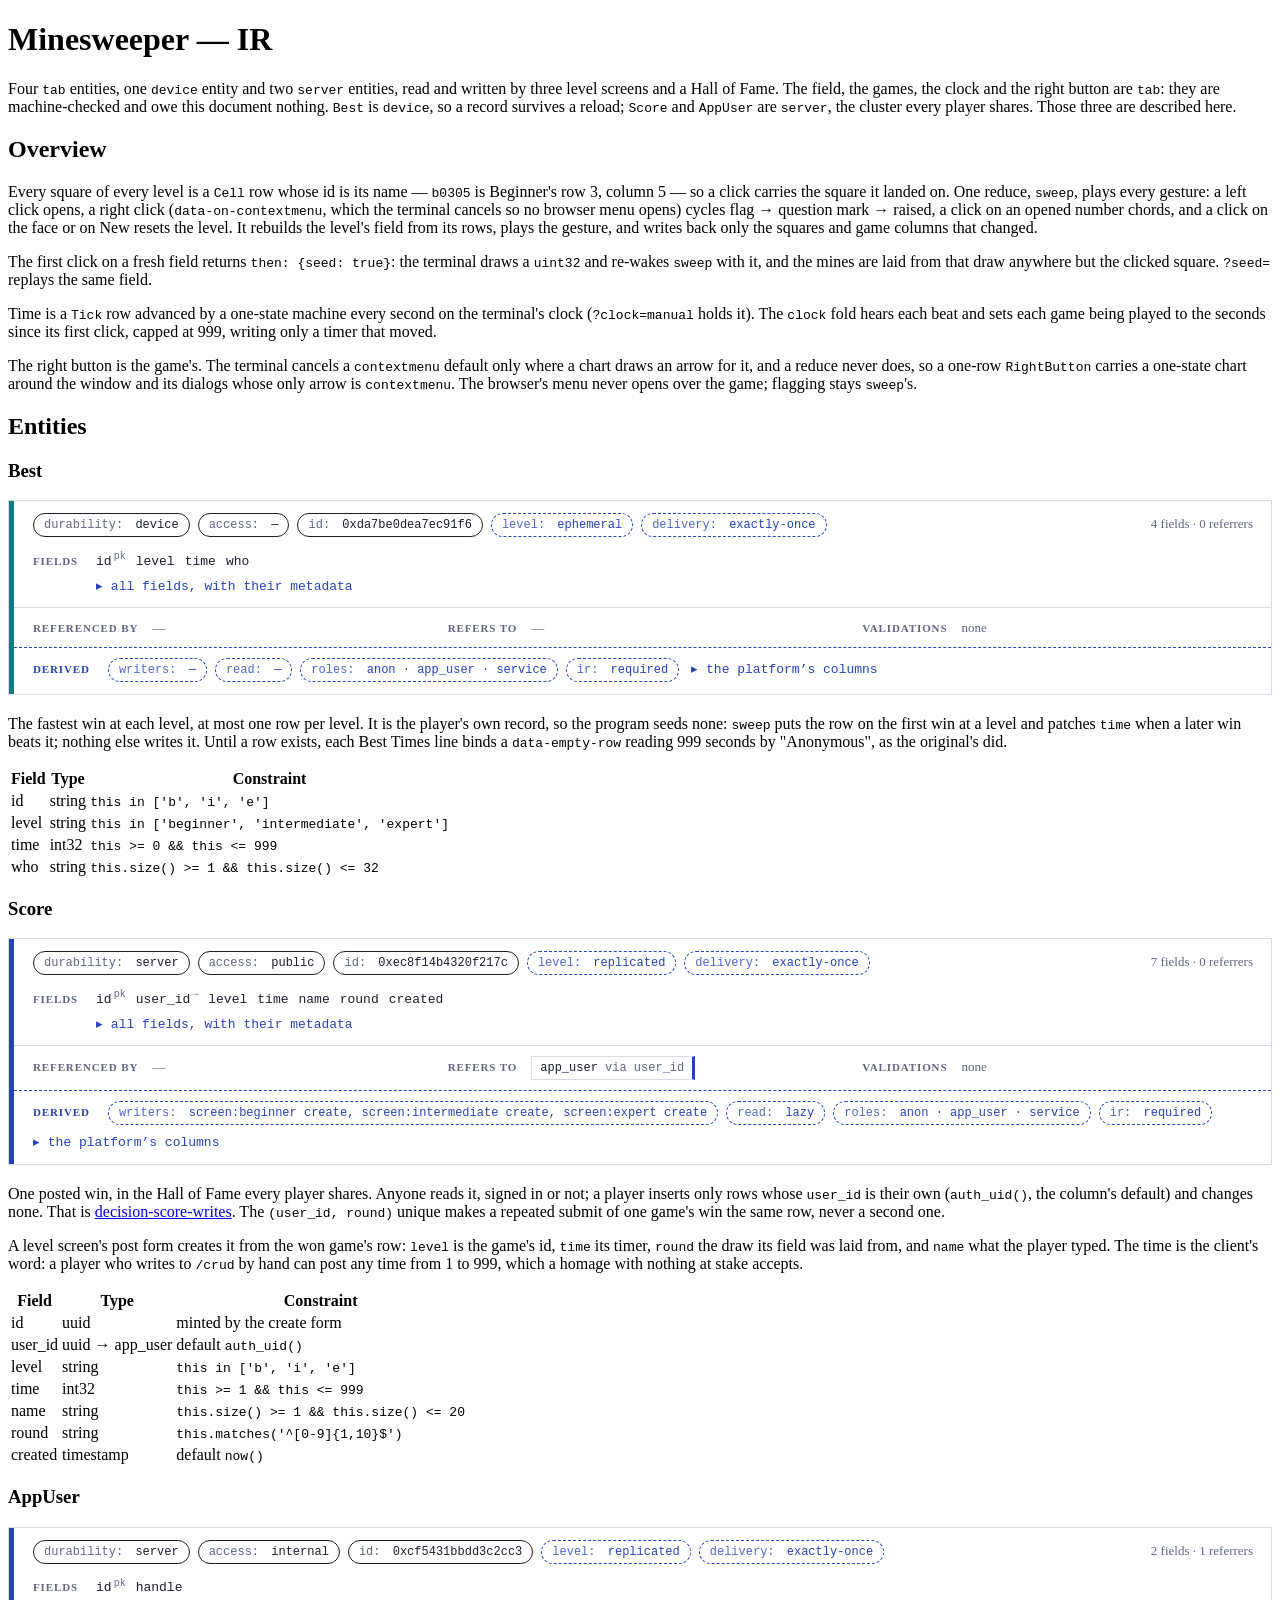
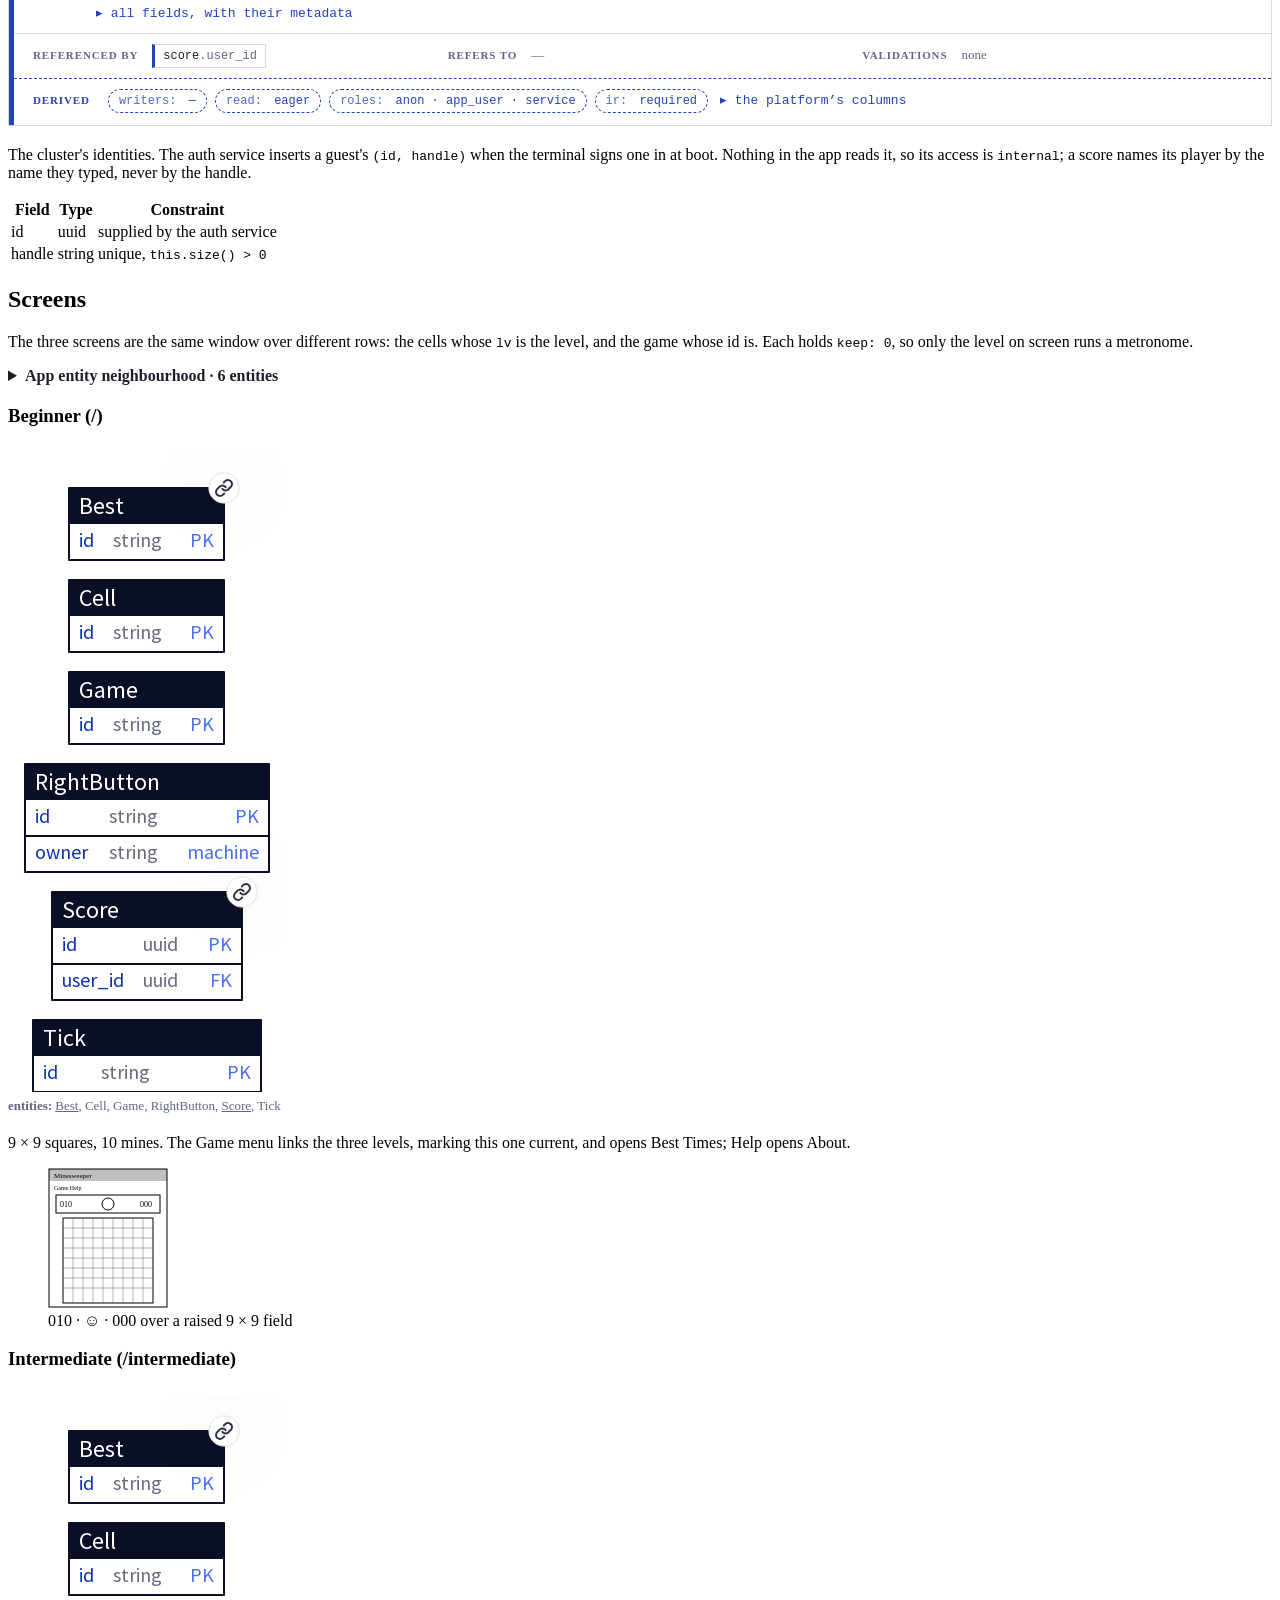
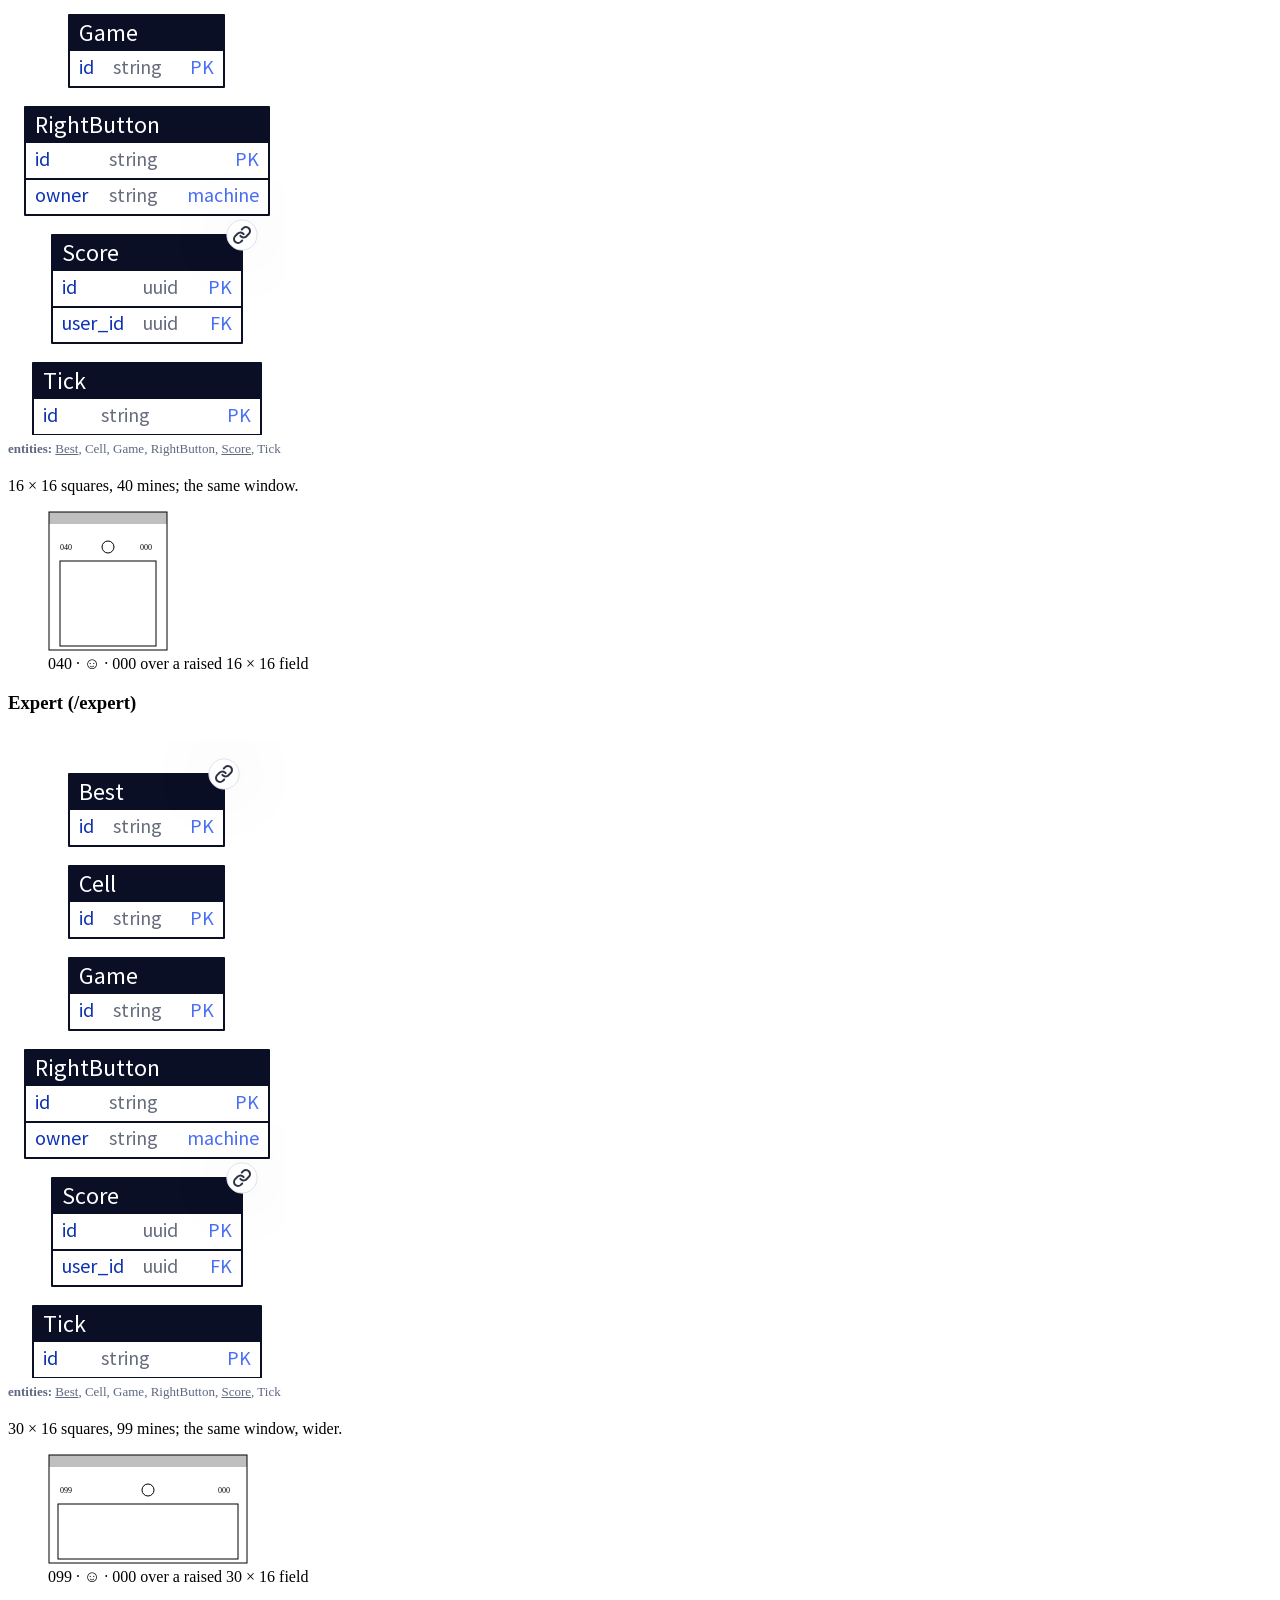
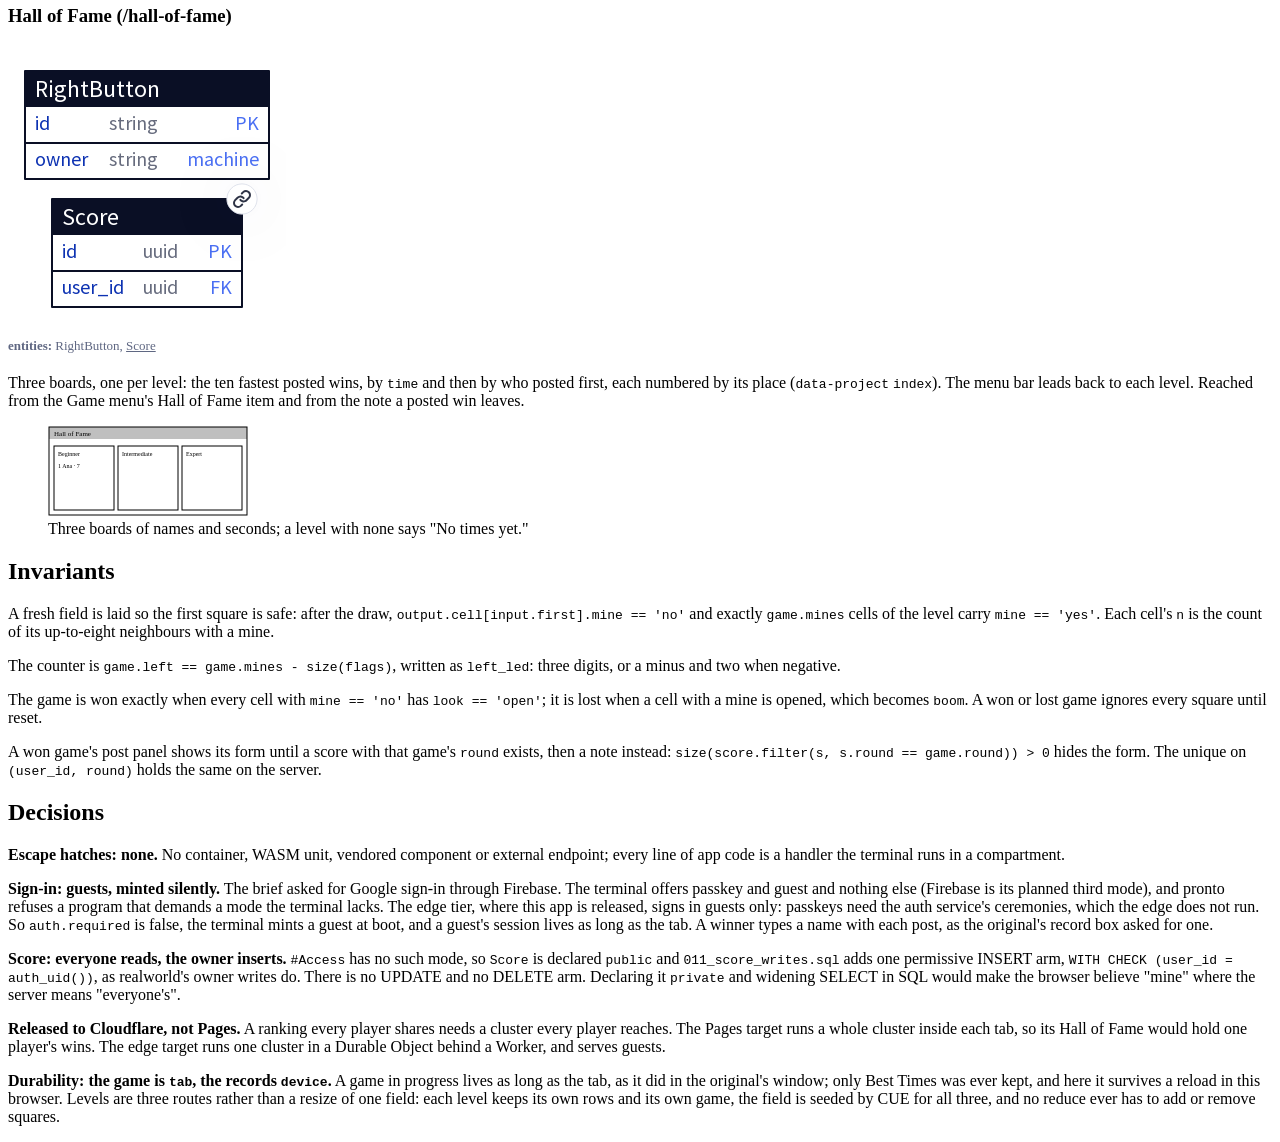
==== commit 4b7445f1: "feat: Hall of Fame shared by every player, released to Cloudflare After a win, the original's name b" ====
--- a/ir.html
+++ b/ir.html
@@ -4,7 +4,7 @@
   <meta charset="utf-8">
   <meta name="pronto-ir-version" content="0.1.0">
   <meta name="pronto-source" content="brief.md">
-  <meta name="pronto-brief-sha256" content="634ef271aa4ecd1e632f5b853bf22c91f0945c1883f44ec70692ea97eda71efa">
+  <meta name="pronto-brief-sha256" content="ca19541e7d1476c9439b5aea54fafaff0ef49696ba4f95be32cf9da76e2fe2e7">
   <meta name="pronto-generated" content="2026-10-16T00:00:00Z">
   <meta name="pronto-compiler" content="claude-opus-5-5">
   <title>Minesweeper — IR</title>
@@ -12,9 +12,9 @@
 </head>
 <body>
   <h1>Minesweeper — IR</h1>
-  <p>Four <code>tab</code> entities and one <code>device</code> entity, read and written by three level screens in one browser tab.
+  <p>Four <code>tab</code> entities, one <code>device</code> entity and two <code>server</code> entities, read and written by three level screens and a Hall of Fame.
   The field, the games, the clock and the right button are <code>tab</code>: they are machine-checked and owe this document nothing.
-  <code>Best</code> is <code>device</code>, so a record survives a reload, and it is described here.</p>
+  <code>Best</code> is <code>device</code>, so a record survives a reload; <code>Score</code> and <code>AppUser</code> are <code>server</code>, the cluster every player shares. Those three are described here.</p>
 
   <h2>Overview</h2>
   <p>Every square of every level is a <code>Cell</code> row whose id is its name — <code>b0305</code> is Beginner's row 3, column 5 — so a click carries the square it landed on.
@@ -42,7 +42,7 @@
 <div class="strip"><span class="lbl">refers to</span><span class="rels"><span class="why">—</span></span></div>
 <div class="strip"><span class="lbl">validations</span><span class="why">none</span></div>
 </div>
-<div class="dline"><span class="lbl derived">derived</span><span class="chips"><span class="chip derived" data-tip="who writes rows here, each as kind:name and its ops — a screen's forms and what its markup writes past them, the terminal's charts, pipelines, computations, machines, a unit's memo" tabindex="0"><b>writers</b> —</span><span class="chip derived" data-tip="how the terminal reads a server entity's table: eager syncs it whole, lazy loads what a view asks; a browser tier has no mode" tabindex="0"><b>read</b> —</span><span class="chip derived" data-tip="the database roles that may touch the table, from durability and access" tabindex="0"><b>roles</b> anon</span><span class="chip derived" data-tip="whether ir.html carries an element for it — review by consequence: a row that reaches another device or the server does" tabindex="0"><b>ir</b> required</span></span>
+<div class="dline"><span class="lbl derived">derived</span><span class="chips"><span class="chip derived" data-tip="who writes rows here, each as kind:name and its ops — a screen's forms and what its markup writes past them, the terminal's charts, pipelines, computations, machines, a unit's memo" tabindex="0"><b>writers</b> —</span><span class="chip derived" data-tip="how the terminal reads a server entity's table: eager syncs it whole, lazy loads what a view asks; a browser tier has no mode" tabindex="0"><b>read</b> —</span><span class="chip derived" data-tip="the database roles that may touch the table, from durability and access" tabindex="0"><b>roles</b> anon · app_user · service</span><span class="chip derived" data-tip="whether ir.html carries an element for it — review by consequence: a row that reaches another device or the server does" tabindex="0"><b>ir</b> required</span></span>
 <details class="more"><summary>the platform’s columns</summary><p class="why"><code>created_by</code>, <code>updated_by</code> → app_user, stamped by the platform on every write; not the author’s.</p></details></div>
 
 </div><!-- /pronto:card -->
@@ -58,12 +58,79 @@
     </table>
   </section>
 
+  <section id="Score" data-kind="entity" data-durability="server" data-type-id="0xec8f14b4320f217c">
+    <h3>Score</h3>
+<!-- pronto:card --><div class="card dur-server">
+<header class="ehead">
+<span class="chips"><span class="chip" data-tip="where the row lives, the one word the author chooses: tab · device · offline · live · server" tabindex="0"><b>durability</b> server</span><span class="chip" data-tip="who may read and write the row; becomes the roles and the row-level policies" tabindex="0"><b>access</b> public</span><span class="chip" data-tip="the entity's type id, which a schema diff keys on across renames; each field keeps a gap-free ordinal, and a retired field stays as a tombstone" tabindex="0"><b>id</b> 0xec8f14b4320f217c</span><span class="chip derived" data-tip="3 of 5 — a write to a row only the cluster holds, inside the transaction; delivered twice it converges, out of order it commutes" tabindex="0"><b>level</b> replicated</span><span class="chip derived" data-tip="what a write here can claim when delivered twice — the level's word, and at level 4 the sink's: idempotent or reconciled is exactly-once, unknown at-most-once, repeat at-least-once; a hatch is unspecified" tabindex="0"><b>delivery</b> exactly-once</span></span>
+<span class="counts">7 fields · 0 referrers</span>
+</header>
+<div class="names"><span class="lbl">fields</span><span class="namelist"><span class="fname">id<i class="m">pk</i></span><span class="fname">user_id<i class="m">→</i></span><span class="fname">level</span><span class="fname">time</span><span class="fname">name</span><span class="fname">round</span><span class="fname">created</span></span>
+<details class="more"><summary>all fields, with their metadata</summary>
+<table class="fields"><tr><td class="o">1</td><td class="k">id</td><td class="t">uuid</td><td class="gl"><span class="g pk" data-tip="primary key" tabindex="0">pk</span></td><td class="x" title=""></td></tr><tr><td class="o">2</td><td class="k">user_id</td><td class="t">uuid</td><td class="gl"><a class="g fk" href="#AppUser" data-tip="references another entity; click to go there" tabindex="0">→ app_user</a></td><td class="x" title="= auth_uid()">= auth_uid()</td></tr><tr><td class="o">3</td><td class="k">level</td><td class="t">string</td><td class="gl"></td><td class="x" title="this in ['b', 'i', 'e']">this in ['b', 'i', 'e']</td></tr><tr><td class="o">4</td><td class="k">time</td><td class="t">int32</td><td class="gl"></td><td class="x" title="this &gt;= 1 &amp;&amp; this &lt;= 999">this &gt;= 1 &amp;&amp; this &lt;= 999</td></tr><tr><td class="o">5</td><td class="k">name</td><td class="t">string</td><td class="gl"></td><td class="x" title="this.size() &gt;= 1 &amp;&amp; this.size() &lt;= 20">this.size() &gt;= 1 &amp;&amp; this.size() &lt;= 20</td></tr><tr><td class="o">6</td><td class="k">round</td><td class="t">string</td><td class="gl"></td><td class="x" title="this.matches('^[0-9]{1,10}$')">this.matches('^[0-9]{1,10}$')</td></tr><tr><td class="o">7</td><td class="k">created</td><td class="t">timestamp</td><td class="gl"></td><td class="x" title="= now()">= now()</td></tr></table>
+<p class="legend">the first column is the field's ordinal, which a diff keys on · <span class="g pk">pk</span> primary key · <span class="g fk">→</span> references · <span class="g">◇</span> unique · <span class="g">≡</span> indexed · <span class="g">○</span> nullable · a rule or default in the last column</p>
+</details></div>
+<div class="strips">
+<div class="strip"><span class="lbl">referenced by</span><span class="rels"><span class="why">—</span></span></div>
+<div class="strip"><span class="lbl">refers to</span><span class="rels"><a class="rel out" href="#AppUser">app_user<span class="col"> via user_id</span></a></span></div>
+<div class="strip"><span class="lbl">validations</span><span class="why">none</span></div>
+</div>
+<div class="dline"><span class="lbl derived">derived</span><span class="chips"><span class="chip derived" data-tip="who writes rows here, each as kind:name and its ops — a screen's forms and what its markup writes past them, the terminal's charts, pipelines, computations, machines, a unit's memo" tabindex="0"><b>writers</b> screen:beginner create, screen:intermediate create, screen:expert create</span><span class="chip derived" data-tip="how the terminal reads a server entity's table: eager syncs it whole, lazy loads what a view asks; a browser tier has no mode" tabindex="0"><b>read</b> lazy</span><span class="chip derived" data-tip="the database roles that may touch the table, from durability and access" tabindex="0"><b>roles</b> anon · app_user · service</span><span class="chip derived" data-tip="whether ir.html carries an element for it — review by consequence: a row that reaches another device or the server does" tabindex="0"><b>ir</b> required</span></span>
+<details class="more"><summary>the platform’s columns</summary><p class="why"><code>created_by</code>, <code>updated_by</code> → app_user, stamped by the platform on every write; not the author’s.</p></details></div>
+
+</div><!-- /pronto:card -->
+    <p>One posted win, in the Hall of Fame every player shares. Anyone reads it, signed in or not; a player inserts only rows whose <code>user_id</code> is their own (<code>auth_uid()</code>, the column's default) and changes none. That is <a href="#decision-score-writes">decision-score-writes</a>. The <code>(user_id, round)</code> unique makes a repeated submit of one game's win the same row, never a second one.</p>
+    <p>A level screen's post form creates it from the won game's row: <code>level</code> is the game's id, <code>time</code> its timer, <code>round</code> the draw its field was laid from, and <code>name</code> what the player typed. The time is the client's word: a player who writes to <code>/crud</code> by hand can post any time from 1 to 999, which a homage with nothing at stake accepts.</p>
+    <table data-extract="fields">
+      <thead><tr><th>Field</th><th>Type</th><th>Constraint</th></tr></thead>
+      <tbody>
+        <tr data-ordinal="1"><td>id</td><td>uuid</td><td>minted by the create form</td></tr>
+        <tr data-ordinal="2"><td>user_id</td><td>uuid → app_user</td><td>default <code>auth_uid()</code></td></tr>
+        <tr data-ordinal="3"><td>level</td><td>string</td><td><code class="cel">this in ['b', 'i', 'e']</code></td></tr>
+        <tr data-ordinal="4"><td>time</td><td>int32</td><td><code class="cel">this &gt;= 1 &amp;&amp; this &lt;= 999</code></td></tr>
+        <tr data-ordinal="5"><td>name</td><td>string</td><td><code class="cel">this.size() &gt;= 1 &amp;&amp; this.size() &lt;= 20</code></td></tr>
+        <tr data-ordinal="6"><td>round</td><td>string</td><td><code class="cel">this.matches('^[0-9]{1,10}$')</code></td></tr>
+        <tr data-ordinal="7"><td>created</td><td>timestamp</td><td>default <code>now()</code></td></tr>
+      </tbody>
+    </table>
+  </section>
+  <section id="AppUser" data-kind="entity" data-durability="server" data-type-id="0xcf5431bbdd3c2cc3">
+    <h3>AppUser</h3>
+<!-- pronto:card --><div class="card dur-server">
+<header class="ehead">
+<span class="chips"><span class="chip" data-tip="where the row lives, the one word the author chooses: tab · device · offline · live · server" tabindex="0"><b>durability</b> server</span><span class="chip" data-tip="who may read and write the row; becomes the roles and the row-level policies" tabindex="0"><b>access</b> internal</span><span class="chip" data-tip="the entity's type id, which a schema diff keys on across renames; each field keeps a gap-free ordinal, and a retired field stays as a tombstone" tabindex="0"><b>id</b> 0xcf5431bbdd3c2cc3</span><span class="chip derived" data-tip="3 of 5 — a write to a row only the cluster holds, inside the transaction; delivered twice it converges, out of order it commutes" tabindex="0"><b>level</b> replicated</span><span class="chip derived" data-tip="what a write here can claim when delivered twice — the level's word, and at level 4 the sink's: idempotent or reconciled is exactly-once, unknown at-most-once, repeat at-least-once; a hatch is unspecified" tabindex="0"><b>delivery</b> exactly-once</span></span>
+<span class="counts">2 fields · 1 referrers</span>
+</header>
+<div class="names"><span class="lbl">fields</span><span class="namelist"><span class="fname">id<i class="m">pk</i></span><span class="fname">handle</span></span>
+<details class="more"><summary>all fields, with their metadata</summary>
+<table class="fields"><tr><td class="o">1</td><td class="k">id</td><td class="t">uuid</td><td class="gl"><span class="g pk" data-tip="primary key" tabindex="0">pk</span></td><td class="x" title=""></td></tr><tr><td class="o">2</td><td class="k">handle</td><td class="t">string</td><td class="gl"><span class="g" data-tip="unique" tabindex="0">◇</span></td><td class="x" title="this.size() &gt; 0">this.size() &gt; 0</td></tr></table>
+<p class="legend">the first column is the field's ordinal, which a diff keys on · <span class="g pk">pk</span> primary key · <span class="g fk">→</span> references · <span class="g">◇</span> unique · <span class="g">≡</span> indexed · <span class="g">○</span> nullable · a rule or default in the last column</p>
+</details></div>
+<div class="strips">
+<div class="strip"><span class="lbl">referenced by</span><span class="rels"><a class="rel in" href="#Score">score<span class="col">.user_id</span></a></span></div>
+<div class="strip"><span class="lbl">refers to</span><span class="rels"><span class="why">—</span></span></div>
+<div class="strip"><span class="lbl">validations</span><span class="why">none</span></div>
+</div>
+<div class="dline"><span class="lbl derived">derived</span><span class="chips"><span class="chip derived" data-tip="who writes rows here, each as kind:name and its ops — a screen's forms and what its markup writes past them, the terminal's charts, pipelines, computations, machines, a unit's memo" tabindex="0"><b>writers</b> —</span><span class="chip derived" data-tip="how the terminal reads a server entity's table: eager syncs it whole, lazy loads what a view asks; a browser tier has no mode" tabindex="0"><b>read</b> eager</span><span class="chip derived" data-tip="the database roles that may touch the table, from durability and access" tabindex="0"><b>roles</b> anon · app_user · service</span><span class="chip derived" data-tip="whether ir.html carries an element for it — review by consequence: a row that reaches another device or the server does" tabindex="0"><b>ir</b> required</span></span>
+<details class="more"><summary>the platform’s columns</summary><p class="why"><code>created_by</code>, <code>updated_by</code> → app_user, stamped by the platform on every write; not the author’s.</p></details></div>
+
+</div><!-- /pronto:card -->
+    <p>The cluster's identities. The auth service inserts a guest's <code>(id, handle)</code> when the terminal signs one in at boot. Nothing in the app reads it, so its access is <code>internal</code>; a score names its player by the name they typed, never by the handle.</p>
+    <table data-extract="fields">
+      <thead><tr><th>Field</th><th>Type</th><th>Constraint</th></tr></thead>
+      <tbody>
+        <tr data-ordinal="1"><td>id</td><td>uuid</td><td>supplied by the auth service</td></tr>
+        <tr data-ordinal="2"><td>handle</td><td>string</td><td>unique, <code class="cel">this.size() &gt; 0</code></td></tr>
+      </tbody>
+    </table>
+  </section>
+
   <h2>Screens</h2>
   <p>The three screens are the same window over different rows: the cells whose <code>lv</code> is the level, and the game whose id is. Each holds <code>keep: 0</code>, so only the level on screen runs a metronome.</p>
-  <!-- pronto:app-neighbourhood --><details class="pronto-neighbourhood app-neighbourhood"><summary>App entity neighbourhood · 5 entities</summary><div class="neighbourhood-canvas" role="region" tabindex="0" aria-label="App entity diagram"><img src="ir/neighbourhood-app.svg" width="278" height="563" alt="App entity diagram"></div><p><b>entities:</b> <a href="#Best">Best</a>, <span>Cell</span>, <span>Game</span>, <span>RightButton</span>, <span>Tick</span></p></details><!-- /pronto:app-neighbourhood -->
+  <!-- pronto:app-neighbourhood --><details class="pronto-neighbourhood app-neighbourhood"><summary>App entity neighbourhood · 6 entities</summary><div class="neighbourhood-canvas" role="region" tabindex="0" aria-label="App entity diagram"><img src="ir/neighbourhood-app.svg" width="278" height="691" alt="App entity diagram"></div><p><b>entities:</b> <a href="#Best">Best</a>, <span>Cell</span>, <span>Game</span>, <span>RightButton</span>, <a href="#Score">Score</a>, <span>Tick</span></p></details><!-- /pronto:app-neighbourhood -->
 <section id="beginner" data-kind="screen" data-route="/">
     <h3>Beginner (/)</h3>
-<!-- pronto:neighbourhood --><figure class="pronto-neighbourhood" aria-label="Beginner entity neighbourhood"><div class="neighbourhood-canvas" role="region" tabindex="0" aria-label="Beginner entity diagram"><img src="ir/neighbourhood-beginner.svg" width="278" height="563" alt="Beginner entity diagram"></div><figcaption><b>entities:</b> <a href="#Best">Best</a>, <span>Cell</span>, <span>Game</span>, <span>RightButton</span>, <span>Tick</span></figcaption></figure><!-- /pronto:neighbourhood -->
+<!-- pronto:neighbourhood --><figure class="pronto-neighbourhood" aria-label="Beginner entity neighbourhood"><div class="neighbourhood-canvas" role="region" tabindex="0" aria-label="Beginner entity diagram"><img src="ir/neighbourhood-beginner.svg" width="278" height="691" alt="Beginner entity diagram"></div><figcaption><b>entities:</b> <a href="#Best">Best</a>, <span>Cell</span>, <span>Game</span>, <span>RightButton</span>, <a href="#Score">Score</a>, <span>Tick</span></figcaption></figure><!-- /pronto:neighbourhood -->
     <p>9 × 9 squares, 10 mines. The Game menu links the three levels, marking this one current, and opens Best Times; Help opens About.</p>
     <figure id="beginner-populated" data-kind="state" data-of="beginner" data-state="populated">
       <svg viewBox="0 0 120 140" width="120" height="140" role="img" aria-label="The Beginner window: title bar, menu, 010 · face · 000, a 9 by 9 field">
@@ -78,11 +145,11 @@
       </svg>
       <figcaption>010 · ☺ · 000 over a raised 9 × 9 field</figcaption>
     </figure>
-    <script type="application/json" data-kind="paths" data-of="beginner">{"play": {"states": ["populated", "populated"], "accepts": ["accept-ready", "accept-first-click", "accept-numbers", "accept-flag", "accept-chord", "accept-timer", "accept-lose", "accept-win", "accept-new-game"]}, "records": {"states": ["populated", "populated"], "accepts": ["accept-best-times", "accept-levels"]}}</script>
+    <script type="application/json" data-kind="paths" data-of="beginner">{"play": {"states": ["populated", "populated"], "accepts": ["accept-ready", "accept-first-click", "accept-numbers", "accept-flag", "accept-chord", "accept-timer", "accept-lose", "accept-win", "accept-new-game"]}, "post": {"states": ["populated", "populated"], "accepts": ["accept-post-score"]}, "records": {"states": ["populated", "populated"], "accepts": ["accept-best-times", "accept-levels"]}}</script>
   </section>
   <section id="intermediate" data-kind="screen" data-route="/intermediate">
     <h3>Intermediate (/intermediate)</h3>
-<!-- pronto:neighbourhood --><figure class="pronto-neighbourhood" aria-label="Intermediate entity neighbourhood"><div class="neighbourhood-canvas" role="region" tabindex="0" aria-label="Intermediate entity diagram"><img src="ir/neighbourhood-intermediate.svg" width="278" height="563" alt="Intermediate entity diagram"></div><figcaption><b>entities:</b> <a href="#Best">Best</a>, <span>Cell</span>, <span>Game</span>, <span>RightButton</span>, <span>Tick</span></figcaption></figure><!-- /pronto:neighbourhood -->
+<!-- pronto:neighbourhood --><figure class="pronto-neighbourhood" aria-label="Intermediate entity neighbourhood"><div class="neighbourhood-canvas" role="region" tabindex="0" aria-label="Intermediate entity diagram"><img src="ir/neighbourhood-intermediate.svg" width="278" height="691" alt="Intermediate entity diagram"></div><figcaption><b>entities:</b> <a href="#Best">Best</a>, <span>Cell</span>, <span>Game</span>, <span>RightButton</span>, <a href="#Score">Score</a>, <span>Tick</span></figcaption></figure><!-- /pronto:neighbourhood -->
     <p>16 × 16 squares, 40 mines; the same window.</p>
     <figure id="intermediate-populated" data-kind="state" data-of="intermediate" data-state="populated">
       <svg viewBox="0 0 120 140" width="120" height="140" role="img" aria-label="The Intermediate window: 040 · face · 000, a 16 by 16 field">
@@ -97,7 +164,7 @@
   </section>
   <section id="expert" data-kind="screen" data-route="/expert">
     <h3>Expert (/expert)</h3>
-<!-- pronto:neighbourhood --><figure class="pronto-neighbourhood" aria-label="Expert entity neighbourhood"><div class="neighbourhood-canvas" role="region" tabindex="0" aria-label="Expert entity diagram"><img src="ir/neighbourhood-expert.svg" width="278" height="563" alt="Expert entity diagram"></div><figcaption><b>entities:</b> <a href="#Best">Best</a>, <span>Cell</span>, <span>Game</span>, <span>RightButton</span>, <span>Tick</span></figcaption></figure><!-- /pronto:neighbourhood -->
+<!-- pronto:neighbourhood --><figure class="pronto-neighbourhood" aria-label="Expert entity neighbourhood"><div class="neighbourhood-canvas" role="region" tabindex="0" aria-label="Expert entity diagram"><img src="ir/neighbourhood-expert.svg" width="278" height="691" alt="Expert entity diagram"></div><figcaption><b>entities:</b> <a href="#Best">Best</a>, <span>Cell</span>, <span>Game</span>, <span>RightButton</span>, <a href="#Score">Score</a>, <span>Tick</span></figcaption></figure><!-- /pronto:neighbourhood -->
     <p>30 × 16 squares, 99 mines; the same window, wider.</p>
     <figure id="expert-populated" data-kind="state" data-of="expert" data-state="populated">
       <svg viewBox="0 0 200 110" width="200" height="110" role="img" aria-label="The Expert window: 099 · face · 000, a 30 by 16 field">
@@ -111,13 +178,36 @@
     <script type="application/json" data-kind="paths" data-of="expert">{"play": {"states": ["populated", "populated"], "accepts": ["accept-levels"]}}</script>
   </section>
 
+  <section id="halloffame" data-kind="screen" data-route="/hall-of-fame">
+    <h3>Hall of Fame (/hall-of-fame)</h3>
+<!-- pronto:neighbourhood --><figure class="pronto-neighbourhood" aria-label="Hall of Fame entity neighbourhood"><div class="neighbourhood-canvas" role="region" tabindex="0" aria-label="Hall of Fame entity diagram"><img src="ir/neighbourhood-halloffame.svg" width="278" height="270" alt="Hall of Fame entity diagram"></div><figcaption><b>entities:</b> <span>RightButton</span>, <a href="#Score">Score</a></figcaption></figure><!-- /pronto:neighbourhood -->
+    <p>Three boards, one per level: the ten fastest posted wins, by <code>time</code> and then by who posted first, each numbered by its place (<code>data-project</code> <code>index</code>). The menu bar leads back to each level. Reached from the Game menu's Hall of Fame item and from the note a posted win leaves.</p>
+    <figure id="halloffame-populated" data-kind="state" data-of="halloffame" data-state="populated">
+      <svg viewBox="0 0 200 90" width="200" height="90" role="img" aria-label="Three boards: Beginner, Intermediate, Expert, each a numbered list of names and seconds">
+        <rect x="1" y="1" width="198" height="88" fill="none" stroke="currentColor"/>
+        <rect x="1" y="1" width="198" height="12" fill="currentColor" opacity=".25"/>
+        <text x="6" y="10" font-size="7">Hall of Fame</text>
+        <rect x="6" y="20" width="60" height="64" fill="none" stroke="currentColor"/><text x="10" y="30" font-size="6">Beginner</text><text x="10" y="42" font-size="6">1 Ana · 7</text>
+        <rect x="70" y="20" width="60" height="64" fill="none" stroke="currentColor"/><text x="74" y="30" font-size="6">Intermediate</text>
+        <rect x="134" y="20" width="60" height="64" fill="none" stroke="currentColor"/><text x="138" y="30" font-size="6">Expert</text>
+      </svg>
+      <figcaption>Three boards of names and seconds; a level with none says "No times yet."</figcaption>
+    </figure>
+    <script type="application/json" data-kind="paths" data-of="halloffame">{"browse": {"states": ["populated", "populated"], "accepts": ["accept-hall-of-fame"]}}</script>
+  </section>
+
   <h2>Invariants</h2>
   <p>A fresh field is laid so the first square is safe: after the draw, <code class="cel">output.cell[input.first].mine == 'no'</code> and exactly <code class="cel">game.mines</code> cells of the level carry <code class="cel">mine == 'yes'</code>. Each cell's <code>n</code> is the count of its up-to-eight neighbours with a mine.</p>
   <p>The counter is <code class="cel">game.left == game.mines - size(flags)</code>, written as <code>left_led</code>: three digits, or a minus and two when negative.</p>
   <p>The game is won exactly when every cell with <code class="cel">mine == 'no'</code> has <code class="cel">look == 'open'</code>; it is lost when a cell with a mine is opened, which becomes <code>boom</code>. A won or lost game ignores every square until reset.</p>
 
+  <p>A won game's post panel shows its form until a score with that game's <code>round</code> exists, then a note instead: <code class="cel">size(score.filter(s, s.round == game.round)) &gt; 0</code> hides the form. The unique on <code>(user_id, round)</code> holds the same on the server.</p>
+
   <h2>Decisions</h2>
   <p id="decision-escape-hatches" data-kind="decision"><strong>Escape hatches: none.</strong> No container, WASM unit, vendored component or external endpoint; every line of app code is a handler the terminal runs in a compartment.</p>
+  <p id="decision-guests" data-kind="decision"><strong>Sign-in: guests, minted silently.</strong> The brief asked for Google sign-in through Firebase. The terminal offers passkey and guest and nothing else (Firebase is its planned third mode), and pronto refuses a program that demands a mode the terminal lacks. The edge tier, where this app is released, signs in guests only: passkeys need the auth service's ceremonies, which the edge does not run. So <code>auth.required</code> is false, the terminal mints a guest at boot, and a guest's session lives as long as the tab. A winner types a name with each post, as the original's record box asked for one.</p>
+  <p id="decision-score-writes" data-kind="decision"><strong>Score: everyone reads, the owner inserts.</strong> <code>#Access</code> has no such mode, so <code>Score</code> is declared <code>public</code> and <code>011_score_writes.sql</code> adds one permissive INSERT arm, <code>WITH CHECK (user_id = auth_uid())</code>, as realworld's owner writes do. There is no UPDATE and no DELETE arm. Declaring it <code>private</code> and widening SELECT in SQL would make the browser believe "mine" where the server means "everyone's".</p>
+  <p id="decision-hosting" data-kind="decision"><strong>Released to Cloudflare, not Pages.</strong> A ranking every player shares needs a cluster every player reaches. The Pages target runs a whole cluster inside each tab, so its Hall of Fame would hold one player's wins. The edge target runs one cluster in a Durable Object behind a Worker, and serves guests.</p>
   <p id="decision-durability" data-kind="decision"><strong>Durability: the game is <code>tab</code>, the records <code>device</code>.</strong> A game in progress lives as long as the tab, as it did in the original's window; only Best Times was ever kept, and here it survives a reload in this browser.
   Levels are three routes rather than a resize of one field: each level keeps its own rows and its own game, the field is seeded by CUE for all three, and no reduce ever has to add or remove squares.</p>
 </body>
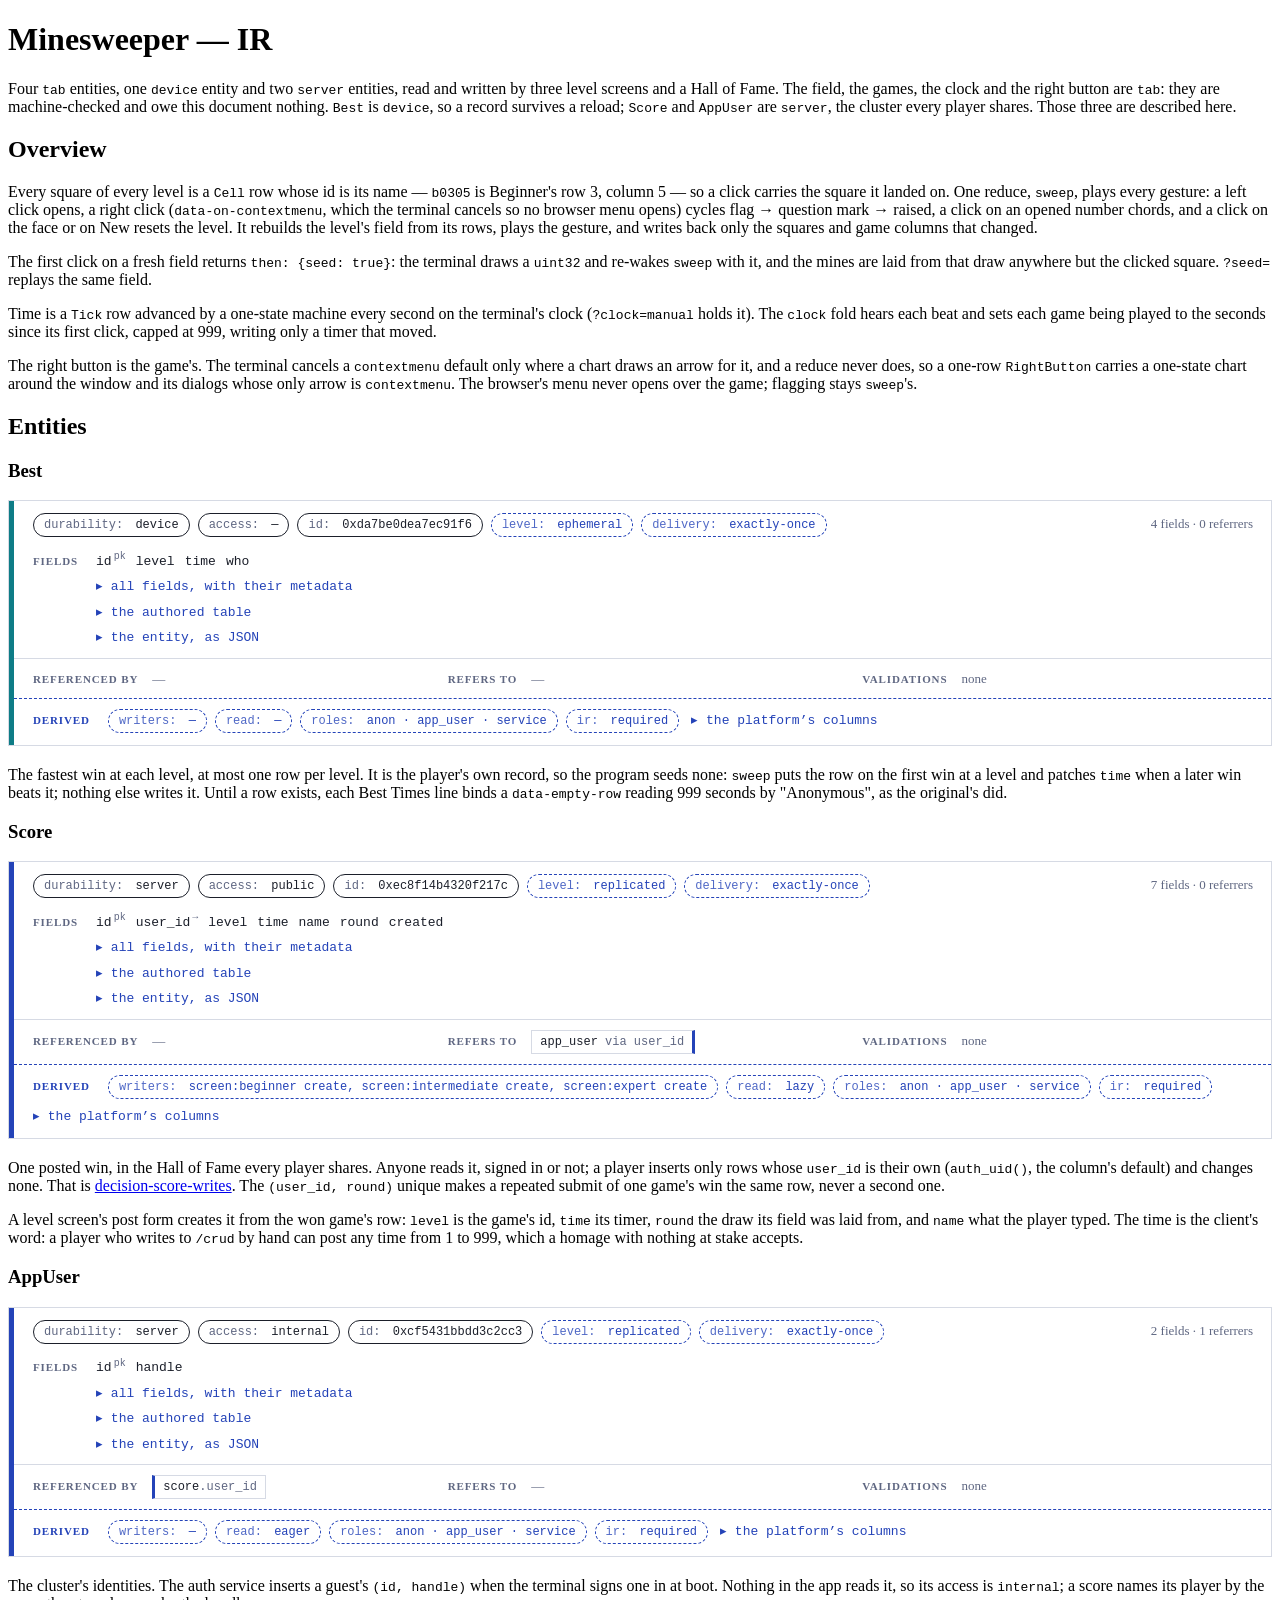
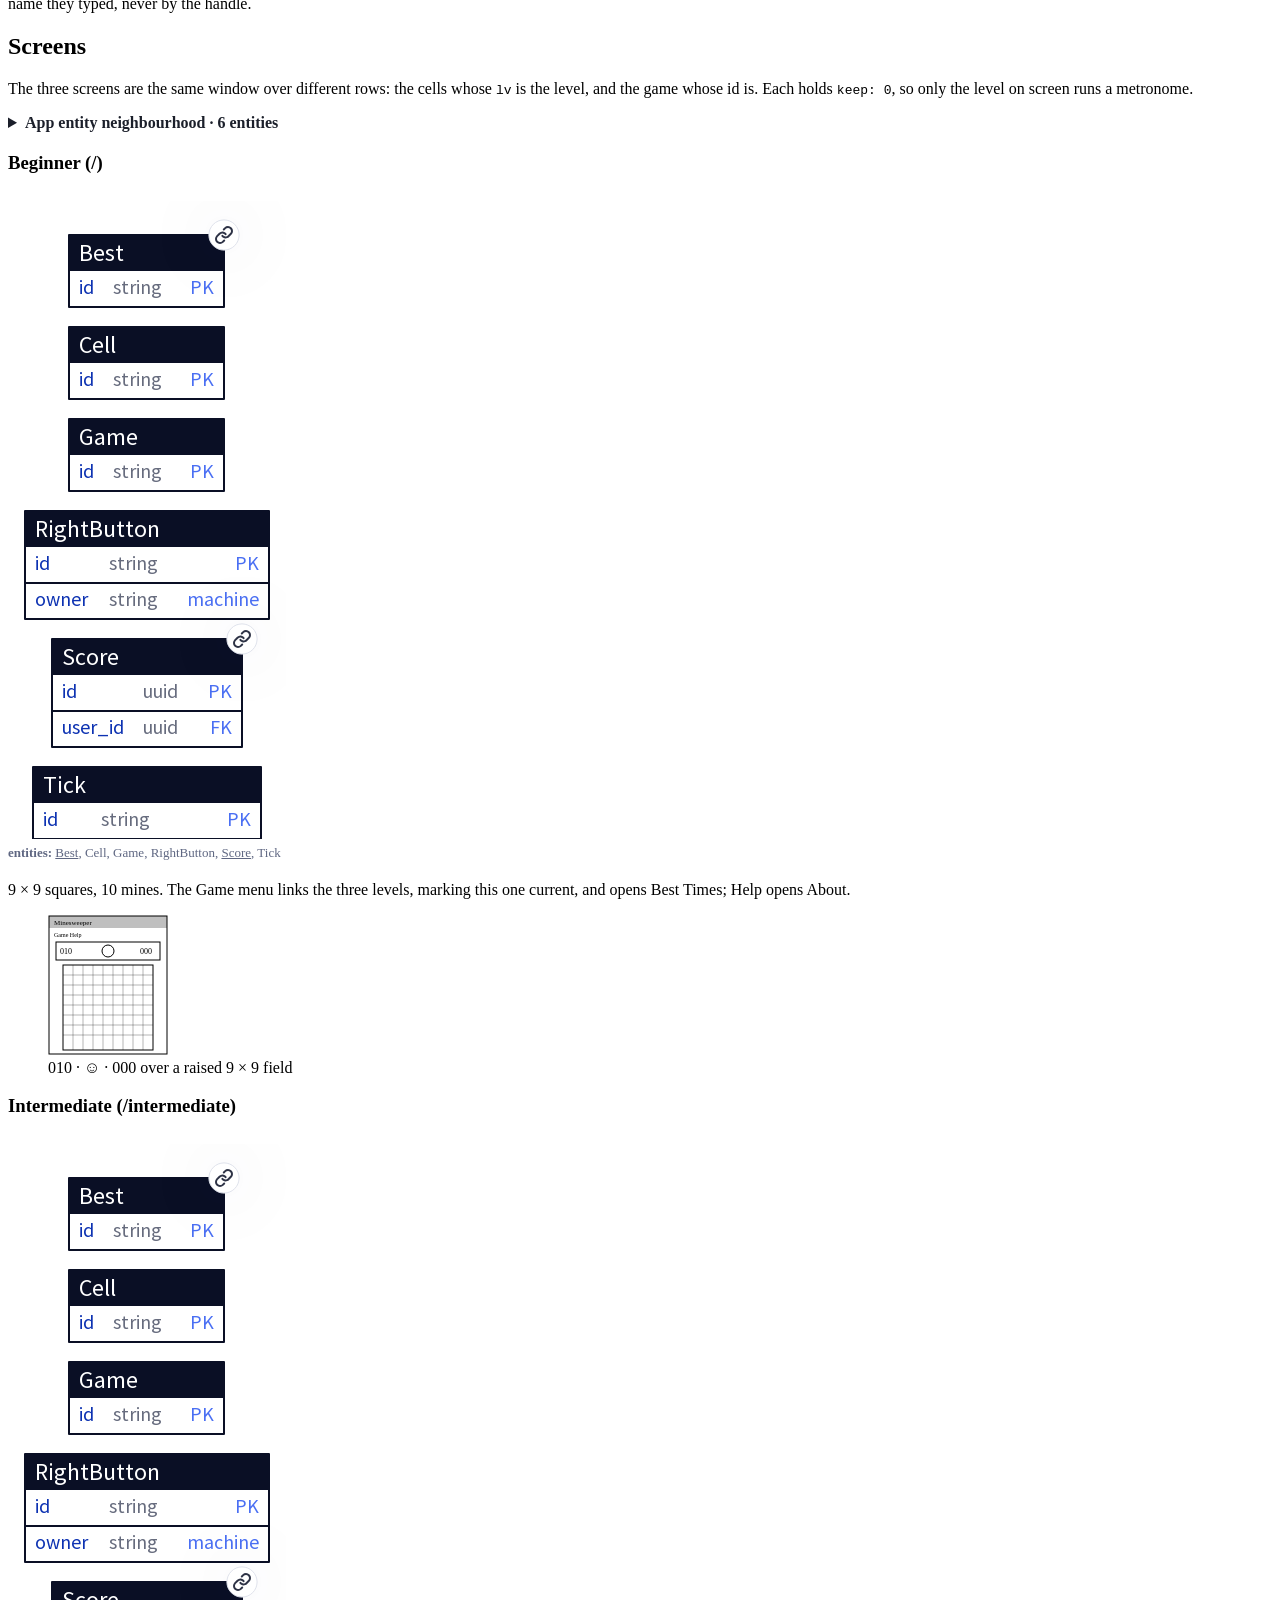
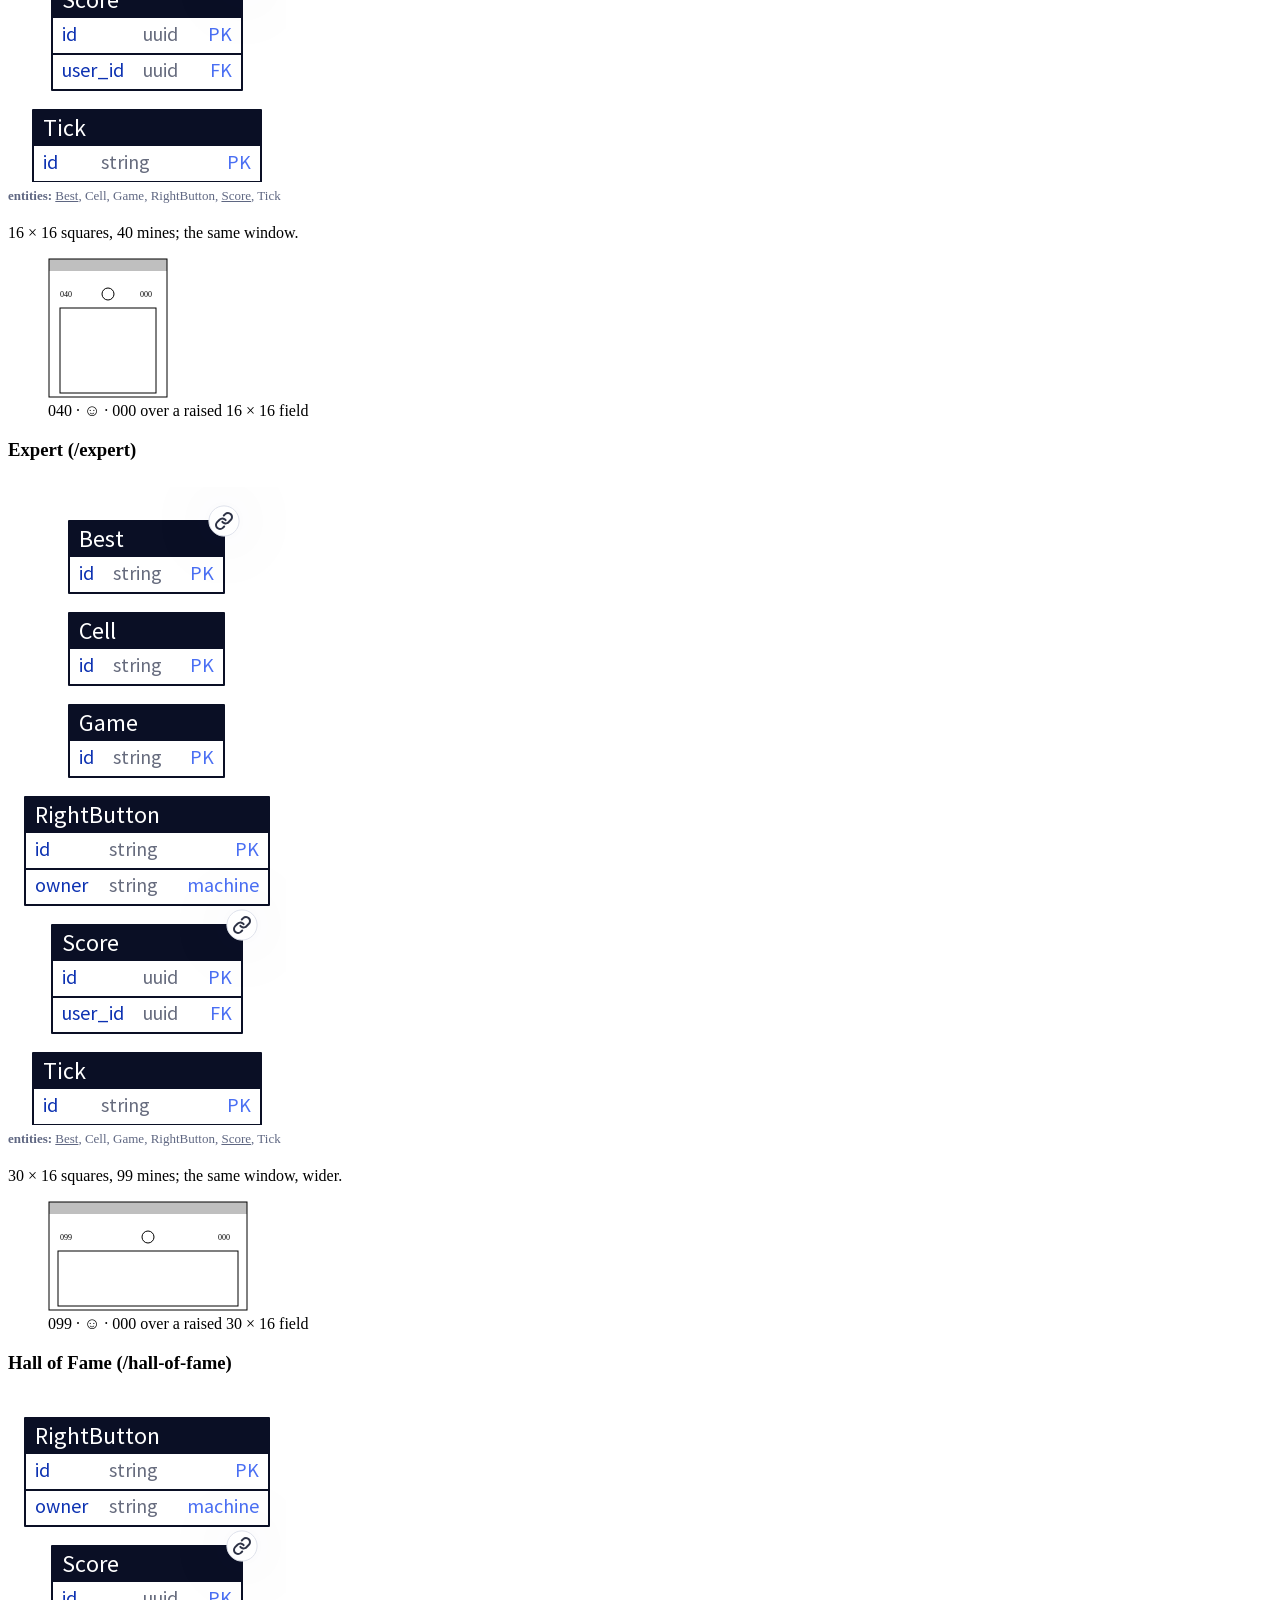
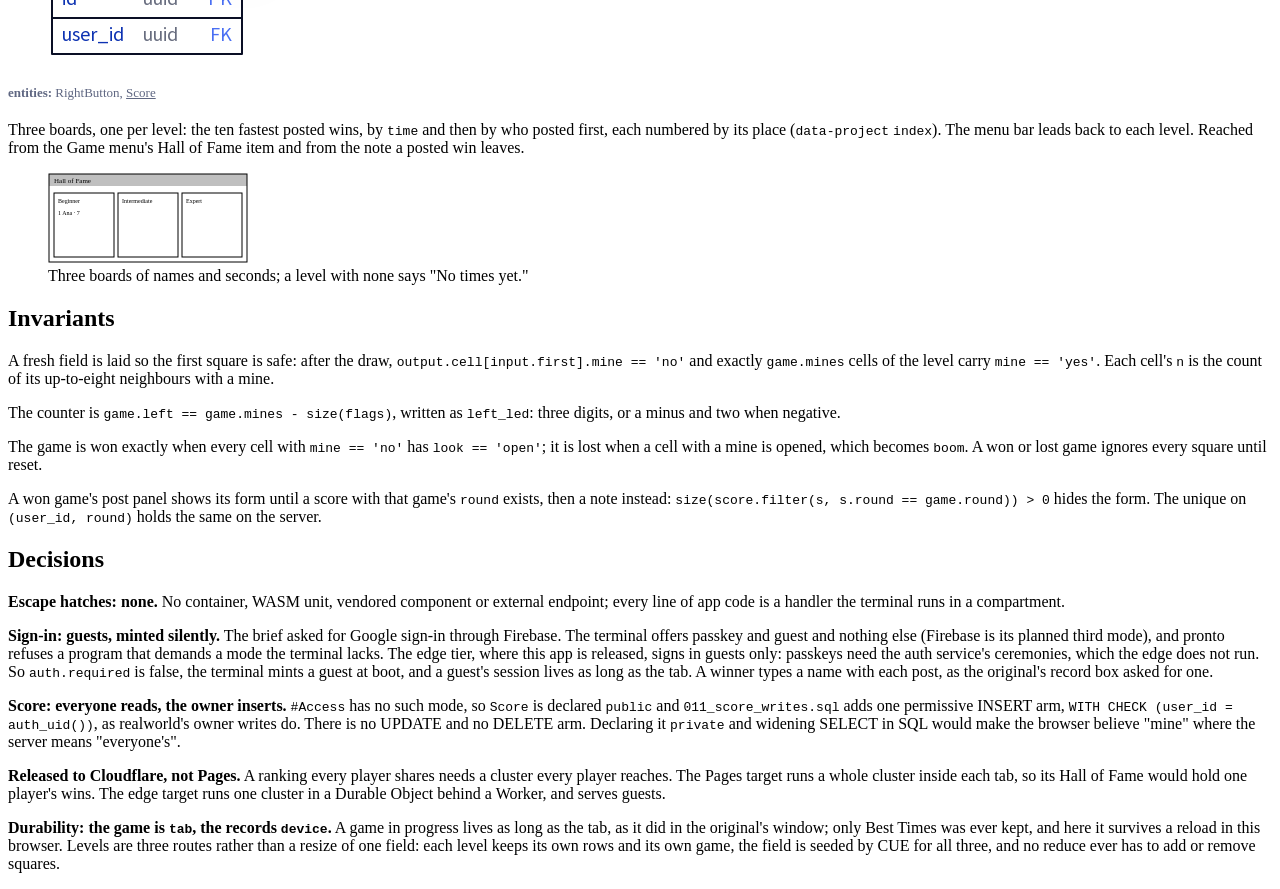
==== commit 90f111f2: "Merge pull request #195 from bsoneca/chore/prontoweeper-pronto-0.24 prontoweeper: pronto v0.24.1-gcp" ====
--- a/ir.html
+++ b/ir.html
@@ -36,7 +36,9 @@
 <details class="more"><summary>all fields, with their metadata</summary>
 <table class="fields"><tr><td class="o">1</td><td class="k">id</td><td class="t">string</td><td class="gl"><span class="g pk" data-tip="primary key" tabindex="0">pk</span></td><td class="x" title="this in ['b', 'i', 'e']">this in ['b', 'i', 'e']</td></tr><tr><td class="o">2</td><td class="k">level</td><td class="t">string</td><td class="gl"></td><td class="x" title="this in ['beginner', 'intermediate', 'expert']">this in ['beginner', 'intermediate', 'expert']</td></tr><tr><td class="o">3</td><td class="k">time</td><td class="t">int32</td><td class="gl"></td><td class="x" title="this &gt;= 0 &amp;&amp; this &lt;= 999">this &gt;= 0 &amp;&amp; this &lt;= 999</td></tr><tr><td class="o">4</td><td class="k">who</td><td class="t">string</td><td class="gl"></td><td class="x" title="this.size() &gt;= 1 &amp;&amp; this.size() &lt;= 32">this.size() &gt;= 1 &amp;&amp; this.size() &lt;= 32</td></tr></table>
 <p class="legend">the first column is the field's ordinal, which a diff keys on · <span class="g pk">pk</span> primary key · <span class="g fk">→</span> references · <span class="g">◇</span> unique · <span class="g">≡</span> indexed · <span class="g">○</span> nullable · a rule or default in the last column</p>
-</details></div>
+</details>
+<details class="more authored"><summary>the authored table</summary></details>
+<details class="more json"><summary>the entity, as JSON</summary><div class="jt"><div class="jl"><span class="jk">name</span>: <span class="jv">&quot;Best&quot;</span></div><div class="jl"><span class="jk">ir</span>: <span class="jv">&quot;Best&quot;</span></div><div class="jl"><span class="jk">table</span>: <span class="jv">&quot;best&quot;</span></div><div class="jl"><span class="jk">id</span>: <span class="jv">&quot;0xda7be0dea7ec91f6&quot;</span></div><details class="jn"><summary><span class="jk">fields</span> <span class="jv">[4]</span></summary><details class="jn"><summary><span class="jk">0</span> <span class="jv">id</span></summary><div class="jl"><span class="jk">name</span>: <span class="jv">&quot;id&quot;</span></div><div class="jl"><span class="jk">ordinal</span>: <span class="jv">1</span></div><div class="jl"><span class="jk">retired</span>: <span class="jv">false</span></div><div class="jl"><span class="jk">type</span>: <span class="jv">&quot;string&quot;</span></div><div class="jl"><span class="jk">pk</span>: <span class="jv">true</span></div><div class="jl"><span class="jk">required</span>: <span class="jv">true</span></div><div class="jl"><span class="jk">cel</span>: <span class="jv">&quot;this in ['b', 'i', 'e']&quot;</span></div></details><details class="jn"><summary><span class="jk">1</span> <span class="jv">level</span></summary><div class="jl"><span class="jk">name</span>: <span class="jv">&quot;level&quot;</span></div><div class="jl"><span class="jk">ordinal</span>: <span class="jv">2</span></div><div class="jl"><span class="jk">retired</span>: <span class="jv">false</span></div><div class="jl"><span class="jk">type</span>: <span class="jv">&quot;string&quot;</span></div><div class="jl"><span class="jk">pk</span>: <span class="jv">false</span></div><div class="jl"><span class="jk">required</span>: <span class="jv">true</span></div><div class="jl"><span class="jk">cel</span>: <span class="jv">&quot;this in ['beginner', 'intermediate', 'expert']&quot;</span></div></details><details class="jn"><summary><span class="jk">2</span> <span class="jv">time</span></summary><div class="jl"><span class="jk">name</span>: <span class="jv">&quot;time&quot;</span></div><div class="jl"><span class="jk">ordinal</span>: <span class="jv">3</span></div><div class="jl"><span class="jk">retired</span>: <span class="jv">false</span></div><div class="jl"><span class="jk">type</span>: <span class="jv">&quot;int32&quot;</span></div><div class="jl"><span class="jk">pk</span>: <span class="jv">false</span></div><div class="jl"><span class="jk">required</span>: <span class="jv">true</span></div><div class="jl"><span class="jk">cel</span>: <span class="jv">&quot;this &gt;= 0 &amp;&amp; this &lt;= 999&quot;</span></div></details><details class="jn"><summary><span class="jk">3</span> <span class="jv">who</span></summary><div class="jl"><span class="jk">name</span>: <span class="jv">&quot;who&quot;</span></div><div class="jl"><span class="jk">ordinal</span>: <span class="jv">4</span></div><div class="jl"><span class="jk">retired</span>: <span class="jv">false</span></div><div class="jl"><span class="jk">type</span>: <span class="jv">&quot;string&quot;</span></div><div class="jl"><span class="jk">pk</span>: <span class="jv">false</span></div><div class="jl"><span class="jk">required</span>: <span class="jv">true</span></div><div class="jl"><span class="jk">cel</span>: <span class="jv">&quot;this.size() &gt;= 1 &amp;&amp; this.size() &lt;= 32&quot;</span></div></details></details><details class="jn"><summary><span class="jk">seed</span> <span class="jv">[0]</span></summary></details><div class="jl"><span class="jk">durability</span>: <span class="jv">&quot;device&quot;</span></div><div class="jl"><span class="jk">level</span>: <span class="jv">&quot;ephemeral&quot;</span></div><div class="jl"><span class="jk">server</span>: <span class="jv">false</span></div><details class="jn"><summary><span class="jk">writers</span> <span class="jv">[0]</span></summary></details><details class="jn"><summary><span class="jk">cel</span> <span class="jv">{3}</span></summary><details class="jn"><summary><span class="jk">checks</span> <span class="jv">{0}</span></summary></details><details class="jn"><summary><span class="jk">enums</span> <span class="jv">{2}</span></summary><details class="jn"><summary><span class="jk">id</span> <span class="jv">[3]</span></summary><div class="jl"><span class="jk">0</span>: <span class="jv">&quot;b&quot;</span></div><div class="jl"><span class="jk">1</span>: <span class="jv">&quot;i&quot;</span></div><div class="jl"><span class="jk">2</span>: <span class="jv">&quot;e&quot;</span></div></details><details class="jn"><summary><span class="jk">level</span> <span class="jv">[3]</span></summary><div class="jl"><span class="jk">0</span>: <span class="jv">&quot;beginner&quot;</span></div><div class="jl"><span class="jk">1</span>: <span class="jv">&quot;intermediate&quot;</span></div><div class="jl"><span class="jk">2</span>: <span class="jv">&quot;expert&quot;</span></div></details></details><details class="jn"><summary><span class="jk">bounds</span> <span class="jv">{2}</span></summary><details class="jn"><summary><span class="jk">time</span> <span class="jv">{2}</span></summary><div class="jl"><span class="jk">intMin</span>: <span class="jv">0</span></div><div class="jl"><span class="jk">intMax</span>: <span class="jv">999</span></div></details><details class="jn"><summary><span class="jk">who</span> <span class="jv">{2}</span></summary><div class="jl"><span class="jk">sizeMin</span>: <span class="jv">1</span></div><div class="jl"><span class="jk">sizeMax</span>: <span class="jv">32</span></div></details></details></details><details class="jn"><summary><span class="jk">uniques</span> <span class="jv">[0]</span></summary></details><details class="jn"><summary><span class="jk">validations</span> <span class="jv">{0}</span></summary></details></div></details></div>
 <div class="strips">
 <div class="strip"><span class="lbl">referenced by</span><span class="rels"><span class="why">—</span></span></div>
 <div class="strip"><span class="lbl">refers to</span><span class="rels"><span class="why">—</span></span></div>
@@ -69,7 +71,9 @@
 <details class="more"><summary>all fields, with their metadata</summary>
 <table class="fields"><tr><td class="o">1</td><td class="k">id</td><td class="t">uuid</td><td class="gl"><span class="g pk" data-tip="primary key" tabindex="0">pk</span></td><td class="x" title=""></td></tr><tr><td class="o">2</td><td class="k">user_id</td><td class="t">uuid</td><td class="gl"><a class="g fk" href="#AppUser" data-tip="references another entity; click to go there" tabindex="0">→ app_user</a></td><td class="x" title="= auth_uid()">= auth_uid()</td></tr><tr><td class="o">3</td><td class="k">level</td><td class="t">string</td><td class="gl"></td><td class="x" title="this in ['b', 'i', 'e']">this in ['b', 'i', 'e']</td></tr><tr><td class="o">4</td><td class="k">time</td><td class="t">int32</td><td class="gl"></td><td class="x" title="this &gt;= 1 &amp;&amp; this &lt;= 999">this &gt;= 1 &amp;&amp; this &lt;= 999</td></tr><tr><td class="o">5</td><td class="k">name</td><td class="t">string</td><td class="gl"></td><td class="x" title="this.size() &gt;= 1 &amp;&amp; this.size() &lt;= 20">this.size() &gt;= 1 &amp;&amp; this.size() &lt;= 20</td></tr><tr><td class="o">6</td><td class="k">round</td><td class="t">string</td><td class="gl"></td><td class="x" title="this.matches('^[0-9]{1,10}$')">this.matches('^[0-9]{1,10}$')</td></tr><tr><td class="o">7</td><td class="k">created</td><td class="t">timestamp</td><td class="gl"></td><td class="x" title="= now()">= now()</td></tr></table>
 <p class="legend">the first column is the field's ordinal, which a diff keys on · <span class="g pk">pk</span> primary key · <span class="g fk">→</span> references · <span class="g">◇</span> unique · <span class="g">≡</span> indexed · <span class="g">○</span> nullable · a rule or default in the last column</p>
-</details></div>
+</details>
+<details class="more authored"><summary>the authored table</summary></details>
+<details class="more json"><summary>the entity, as JSON</summary><div class="jt"><details class="jn"><summary><span class="jk">access</span> <span class="jv">{1}</span></summary><div class="jl"><span class="jk">scope</span>: <span class="jv">&quot;public&quot;</span></div></details><div class="jl"><span class="jk">name</span>: <span class="jv">&quot;Score&quot;</span></div><div class="jl"><span class="jk">ir</span>: <span class="jv">&quot;Score&quot;</span></div><div class="jl"><span class="jk">read</span>: <span class="jv">&quot;lazy&quot;</span></div><div class="jl"><span class="jk">table</span>: <span class="jv">&quot;score&quot;</span></div><div class="jl"><span class="jk">id</span>: <span class="jv">&quot;0xec8f14b4320f217c&quot;</span></div><details class="jn"><summary><span class="jk">fields</span> <span class="jv">[7]</span></summary><details class="jn"><summary><span class="jk">0</span> <span class="jv">id</span></summary><div class="jl"><span class="jk">name</span>: <span class="jv">&quot;id&quot;</span></div><div class="jl"><span class="jk">ordinal</span>: <span class="jv">1</span></div><div class="jl"><span class="jk">retired</span>: <span class="jv">false</span></div><div class="jl"><span class="jk">type</span>: <span class="jv">&quot;uuid&quot;</span></div><div class="jl"><span class="jk">pk</span>: <span class="jv">true</span></div><div class="jl"><span class="jk">required</span>: <span class="jv">true</span></div></details><details class="jn"><summary><span class="jk">1</span> <span class="jv">user_id</span></summary><div class="jl"><span class="jk">name</span>: <span class="jv">&quot;user_id&quot;</span></div><div class="jl"><span class="jk">ordinal</span>: <span class="jv">2</span></div><div class="jl"><span class="jk">retired</span>: <span class="jv">false</span></div><div class="jl"><span class="jk">type</span>: <span class="jv">&quot;uuid&quot;</span></div><div class="jl"><span class="jk">pk</span>: <span class="jv">false</span></div><div class="jl"><span class="jk">required</span>: <span class="jv">true</span></div><div class="jl"><span class="jk">ref</span>: <span class="jv">&quot;app_user&quot;</span></div><div class="jl"><span class="jk">default</span>: <span class="jv">&quot;auth_uid()&quot;</span></div></details><details class="jn"><summary><span class="jk">2</span> <span class="jv">level</span></summary><div class="jl"><span class="jk">name</span>: <span class="jv">&quot;level&quot;</span></div><div class="jl"><span class="jk">ordinal</span>: <span class="jv">3</span></div><div class="jl"><span class="jk">retired</span>: <span class="jv">false</span></div><div class="jl"><span class="jk">type</span>: <span class="jv">&quot;string&quot;</span></div><div class="jl"><span class="jk">pk</span>: <span class="jv">false</span></div><div class="jl"><span class="jk">required</span>: <span class="jv">true</span></div><div class="jl"><span class="jk">cel</span>: <span class="jv">&quot;this in ['b', 'i', 'e']&quot;</span></div></details><details class="jn"><summary><span class="jk">3</span> <span class="jv">time</span></summary><div class="jl"><span class="jk">name</span>: <span class="jv">&quot;time&quot;</span></div><div class="jl"><span class="jk">ordinal</span>: <span class="jv">4</span></div><div class="jl"><span class="jk">retired</span>: <span class="jv">false</span></div><div class="jl"><span class="jk">type</span>: <span class="jv">&quot;int32&quot;</span></div><div class="jl"><span class="jk">pk</span>: <span class="jv">false</span></div><div class="jl"><span class="jk">required</span>: <span class="jv">true</span></div><div class="jl"><span class="jk">cel</span>: <span class="jv">&quot;this &gt;= 1 &amp;&amp; this &lt;= 999&quot;</span></div></details><details class="jn"><summary><span class="jk">4</span> <span class="jv">name</span></summary><div class="jl"><span class="jk">name</span>: <span class="jv">&quot;name&quot;</span></div><div class="jl"><span class="jk">ordinal</span>: <span class="jv">5</span></div><div class="jl"><span class="jk">retired</span>: <span class="jv">false</span></div><div class="jl"><span class="jk">type</span>: <span class="jv">&quot;string&quot;</span></div><div class="jl"><span class="jk">pk</span>: <span class="jv">false</span></div><div class="jl"><span class="jk">required</span>: <span class="jv">true</span></div><div class="jl"><span class="jk">cel</span>: <span class="jv">&quot;this.size() &gt;= 1 &amp;&amp; this.size() &lt;= 20&quot;</span></div></details><details class="jn"><summary><span class="jk">5</span> <span class="jv">round</span></summary><div class="jl"><span class="jk">name</span>: <span class="jv">&quot;round&quot;</span></div><div class="jl"><span class="jk">ordinal</span>: <span class="jv">6</span></div><div class="jl"><span class="jk">retired</span>: <span class="jv">false</span></div><div class="jl"><span class="jk">type</span>: <span class="jv">&quot;string&quot;</span></div><div class="jl"><span class="jk">pk</span>: <span class="jv">false</span></div><div class="jl"><span class="jk">required</span>: <span class="jv">true</span></div><div class="jl"><span class="jk">cel</span>: <span class="jv">&quot;this.matches('^[0-9]{1,10}$')&quot;</span></div></details><details class="jn"><summary><span class="jk">6</span> <span class="jv">created</span></summary><div class="jl"><span class="jk">name</span>: <span class="jv">&quot;created&quot;</span></div><div class="jl"><span class="jk">ordinal</span>: <span class="jv">7</span></div><div class="jl"><span class="jk">retired</span>: <span class="jv">false</span></div><div class="jl"><span class="jk">type</span>: <span class="jv">&quot;timestamp&quot;</span></div><div class="jl"><span class="jk">pk</span>: <span class="jv">false</span></div><div class="jl"><span class="jk">required</span>: <span class="jv">true</span></div><div class="jl"><span class="jk">default</span>: <span class="jv">&quot;now()&quot;</span></div></details></details><details class="jn"><summary><span class="jk">seed</span> <span class="jv">[0]</span></summary></details><div class="jl"><span class="jk">durability</span>: <span class="jv">&quot;server&quot;</span></div><div class="jl"><span class="jk">level</span>: <span class="jv">&quot;replicated&quot;</span></div><div class="jl"><span class="jk">server</span>: <span class="jv">true</span></div><details class="jn"><summary><span class="jk">writers</span> <span class="jv">[3]</span></summary><details class="jn"><summary><span class="jk">0</span> <span class="jv">{3}</span></summary><div class="jl"><span class="jk">by</span>: <span class="jv">&quot;beginner&quot;</span></div><div class="jl"><span class="jk">kind</span>: <span class="jv">&quot;screen&quot;</span></div><details class="jn"><summary><span class="jk">ops</span> <span class="jv">[1]</span></summary><div class="jl"><span class="jk">0</span>: <span class="jv">&quot;create&quot;</span></div></details></details><details class="jn"><summary><span class="jk">1</span> <span class="jv">{3}</span></summary><div class="jl"><span class="jk">by</span>: <span class="jv">&quot;intermediate&quot;</span></div><div class="jl"><span class="jk">kind</span>: <span class="jv">&quot;screen&quot;</span></div><details class="jn"><summary><span class="jk">ops</span> <span class="jv">[1]</span></summary><div class="jl"><span class="jk">0</span>: <span class="jv">&quot;create&quot;</span></div></details></details><details class="jn"><summary><span class="jk">2</span> <span class="jv">{3}</span></summary><div class="jl"><span class="jk">by</span>: <span class="jv">&quot;expert&quot;</span></div><div class="jl"><span class="jk">kind</span>: <span class="jv">&quot;screen&quot;</span></div><details class="jn"><summary><span class="jk">ops</span> <span class="jv">[1]</span></summary><div class="jl"><span class="jk">0</span>: <span class="jv">&quot;create&quot;</span></div></details></details></details><details class="jn"><summary><span class="jk">cel</span> <span class="jv">{3}</span></summary><details class="jn"><summary><span class="jk">checks</span> <span class="jv">char_length(name) &gt;= 1 AND char_length(name) &lt;= 20</span></summary><div class="jl"><span class="jk">level</span>: <span class="jv">&quot;level IN ('b', 'i', 'e')&quot;</span></div><div class="jl"><span class="jk">time</span>: <span class="jv">&quot;time &gt;= 1 AND time &lt;= 999&quot;</span></div><div class="jl"><span class="jk">name</span>: <span class="jv">&quot;char_length(name) &gt;= 1 AND char_length(name) &lt;= 20&quot;</span></div><div class="jl"><span class="jk">round</span>: <span class="jv">&quot;round ~ '^[0-9]{1,10}$'&quot;</span></div></details><details class="jn"><summary><span class="jk">enums</span> <span class="jv">{1}</span></summary><details class="jn"><summary><span class="jk">level</span> <span class="jv">[3]</span></summary><div class="jl"><span class="jk">0</span>: <span class="jv">&quot;b&quot;</span></div><div class="jl"><span class="jk">1</span>: <span class="jv">&quot;i&quot;</span></div><div class="jl"><span class="jk">2</span>: <span class="jv">&quot;e&quot;</span></div></details></details><details class="jn"><summary><span class="jk">bounds</span> <span class="jv">{3}</span></summary><details class="jn"><summary><span class="jk">time</span> <span class="jv">{2}</span></summary><div class="jl"><span class="jk">intMin</span>: <span class="jv">1</span></div><div class="jl"><span class="jk">intMax</span>: <span class="jv">999</span></div></details><details class="jn"><summary><span class="jk">name</span> <span class="jv">{2}</span></summary><div class="jl"><span class="jk">sizeMin</span>: <span class="jv">1</span></div><div class="jl"><span class="jk">sizeMax</span>: <span class="jv">20</span></div></details><details class="jn"><summary><span class="jk">round</span> <span class="jv">{1}</span></summary><div class="jl"><span class="jk">regex</span>: <span class="jv">&quot;^[0-9]{1,10}$&quot;</span></div></details></details></details><details class="jn"><summary><span class="jk">uniques</span> <span class="jv">[1]</span></summary><details class="jn"><summary><span class="jk">0</span> <span class="jv">uq_score_round</span></summary><div class="jl"><span class="jk">name</span>: <span class="jv">&quot;uq_score_round&quot;</span></div><details class="jn"><summary><span class="jk">cols</span> <span class="jv">[2]</span></summary><div class="jl"><span class="jk">0</span>: <span class="jv">&quot;user_id&quot;</span></div><div class="jl"><span class="jk">1</span>: <span class="jv">&quot;round&quot;</span></div></details></details></details><details class="jn"><summary><span class="jk">validations</span> <span class="jv">{0}</span></summary></details></div></details></div>
 <div class="strips">
 <div class="strip"><span class="lbl">referenced by</span><span class="rels"><span class="why">—</span></span></div>
 <div class="strip"><span class="lbl">refers to</span><span class="rels"><a class="rel out" href="#AppUser">app_user<span class="col"> via user_id</span></a></span></div>
@@ -105,7 +109,9 @@
 <details class="more"><summary>all fields, with their metadata</summary>
 <table class="fields"><tr><td class="o">1</td><td class="k">id</td><td class="t">uuid</td><td class="gl"><span class="g pk" data-tip="primary key" tabindex="0">pk</span></td><td class="x" title=""></td></tr><tr><td class="o">2</td><td class="k">handle</td><td class="t">string</td><td class="gl"><span class="g" data-tip="unique" tabindex="0">◇</span></td><td class="x" title="this.size() &gt; 0">this.size() &gt; 0</td></tr></table>
 <p class="legend">the first column is the field's ordinal, which a diff keys on · <span class="g pk">pk</span> primary key · <span class="g fk">→</span> references · <span class="g">◇</span> unique · <span class="g">≡</span> indexed · <span class="g">○</span> nullable · a rule or default in the last column</p>
-</details></div>
+</details>
+<details class="more authored"><summary>the authored table</summary></details>
+<details class="more json"><summary>the entity, as JSON</summary><div class="jt"><details class="jn"><summary><span class="jk">access</span> <span class="jv">{1}</span></summary><div class="jl"><span class="jk">scope</span>: <span class="jv">&quot;internal&quot;</span></div></details><div class="jl"><span class="jk">name</span>: <span class="jv">&quot;AppUser&quot;</span></div><div class="jl"><span class="jk">ir</span>: <span class="jv">&quot;AppUser&quot;</span></div><div class="jl"><span class="jk">read</span>: <span class="jv">&quot;eager&quot;</span></div><div class="jl"><span class="jk">table</span>: <span class="jv">&quot;app_user&quot;</span></div><div class="jl"><span class="jk">id</span>: <span class="jv">&quot;0xcf5431bbdd3c2cc3&quot;</span></div><details class="jn"><summary><span class="jk">fields</span> <span class="jv">[2]</span></summary><details class="jn"><summary><span class="jk">0</span> <span class="jv">id</span></summary><div class="jl"><span class="jk">name</span>: <span class="jv">&quot;id&quot;</span></div><div class="jl"><span class="jk">ordinal</span>: <span class="jv">1</span></div><div class="jl"><span class="jk">retired</span>: <span class="jv">false</span></div><div class="jl"><span class="jk">type</span>: <span class="jv">&quot;uuid&quot;</span></div><div class="jl"><span class="jk">pk</span>: <span class="jv">true</span></div><div class="jl"><span class="jk">required</span>: <span class="jv">true</span></div></details><details class="jn"><summary><span class="jk">1</span> <span class="jv">handle</span></summary><div class="jl"><span class="jk">name</span>: <span class="jv">&quot;handle&quot;</span></div><div class="jl"><span class="jk">ordinal</span>: <span class="jv">2</span></div><div class="jl"><span class="jk">retired</span>: <span class="jv">false</span></div><div class="jl"><span class="jk">type</span>: <span class="jv">&quot;string&quot;</span></div><div class="jl"><span class="jk">pk</span>: <span class="jv">false</span></div><div class="jl"><span class="jk">required</span>: <span class="jv">true</span></div><div class="jl"><span class="jk">unique</span>: <span class="jv">true</span></div><div class="jl"><span class="jk">cel</span>: <span class="jv">&quot;this.size() &gt; 0&quot;</span></div></details></details><details class="jn"><summary><span class="jk">seed</span> <span class="jv">[0]</span></summary></details><div class="jl"><span class="jk">durability</span>: <span class="jv">&quot;server&quot;</span></div><div class="jl"><span class="jk">level</span>: <span class="jv">&quot;replicated&quot;</span></div><div class="jl"><span class="jk">server</span>: <span class="jv">true</span></div><details class="jn"><summary><span class="jk">writers</span> <span class="jv">[0]</span></summary></details><details class="jn"><summary><span class="jk">cel</span> <span class="jv">{3}</span></summary><details class="jn"><summary><span class="jk">checks</span> <span class="jv">{1}</span></summary><div class="jl"><span class="jk">handle</span>: <span class="jv">&quot;char_length(handle) &gt; 0&quot;</span></div></details><details class="jn"><summary><span class="jk">enums</span> <span class="jv">{0}</span></summary></details><details class="jn"><summary><span class="jk">bounds</span> <span class="jv">{1}</span></summary><details class="jn"><summary><span class="jk">handle</span> <span class="jv">{1}</span></summary><div class="jl"><span class="jk">sizeMin</span>: <span class="jv">1</span></div></details></details></details><details class="jn"><summary><span class="jk">uniques</span> <span class="jv">[0]</span></summary></details><details class="jn"><summary><span class="jk">validations</span> <span class="jv">{0}</span></summary></details></div></details></div>
 <div class="strips">
 <div class="strip"><span class="lbl">referenced by</span><span class="rels"><a class="rel in" href="#Score">score<span class="col">.user_id</span></a></span></div>
 <div class="strip"><span class="lbl">refers to</span><span class="rels"><span class="why">—</span></span></div>
--- a/ir/card.css
+++ b/ir/card.css
@@ -37,6 +37,12 @@
 .card .g { font-family: ui-monospace, Menlo, monospace; font-size: 11px; margin-right: 6px; color: var(--card-muted); }
 .card .g.pk { font-weight: 600; color: var(--card-ink); } .card .g.fk { color: var(--card-accent); text-decoration: none; }
 .card .g.mach { color: var(--card-accent); border: 1px dashed var(--card-accent); padding: 0 4px; }
+.card .fields .n { color: var(--card-muted); font-size: 12px; }
+[data-kind="entity"]:has(> .card) > table[data-extract="fields"] { display: none; }
+[data-kind="entity"]:has(> .card .authored[open]) > table[data-extract="fields"] { display: table; }
+.card .jt { font-family: ui-monospace, Menlo, monospace; font-size: 12px; margin-top: 6px; }
+.card .jn > summary { cursor: pointer; } .card .jl { padding-left: 1.2em; } .card .jn > :not(summary) { margin-left: 14px; }
+.card .jk { color: var(--card-accent); } .card .jv { color: var(--card-muted); }
 .card .legend { color: var(--card-muted); font-size: 12px; margin: 8px 0 0; }
 .card .strips { display: grid; grid-template-columns: repeat(auto-fit, minmax(min(100%, 260px), 1fr)); gap: 12px 24px; padding: 10px 18px 10px 24px; border-top: 1px solid var(--card-line); align-items: baseline; }
 .card .strip { display: flex; flex-wrap: wrap; align-items: baseline; gap: 6px 8px; }
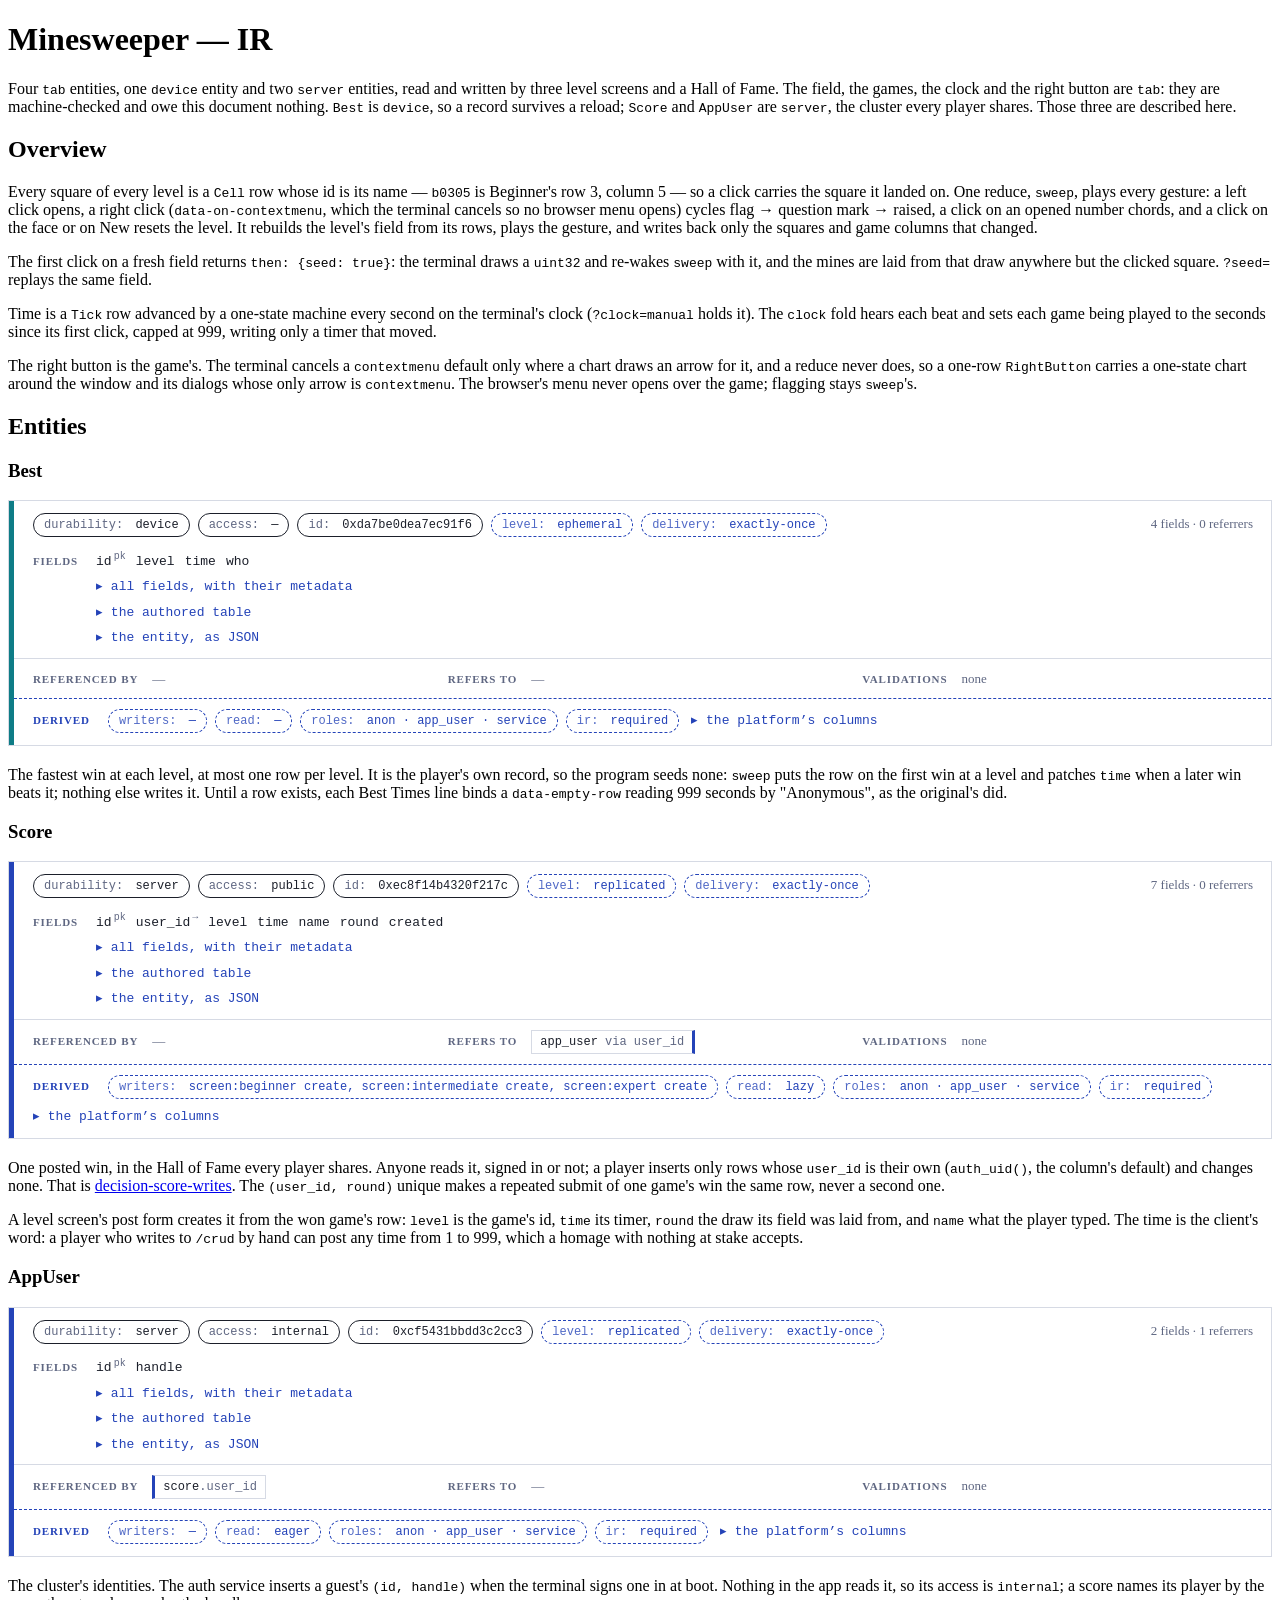
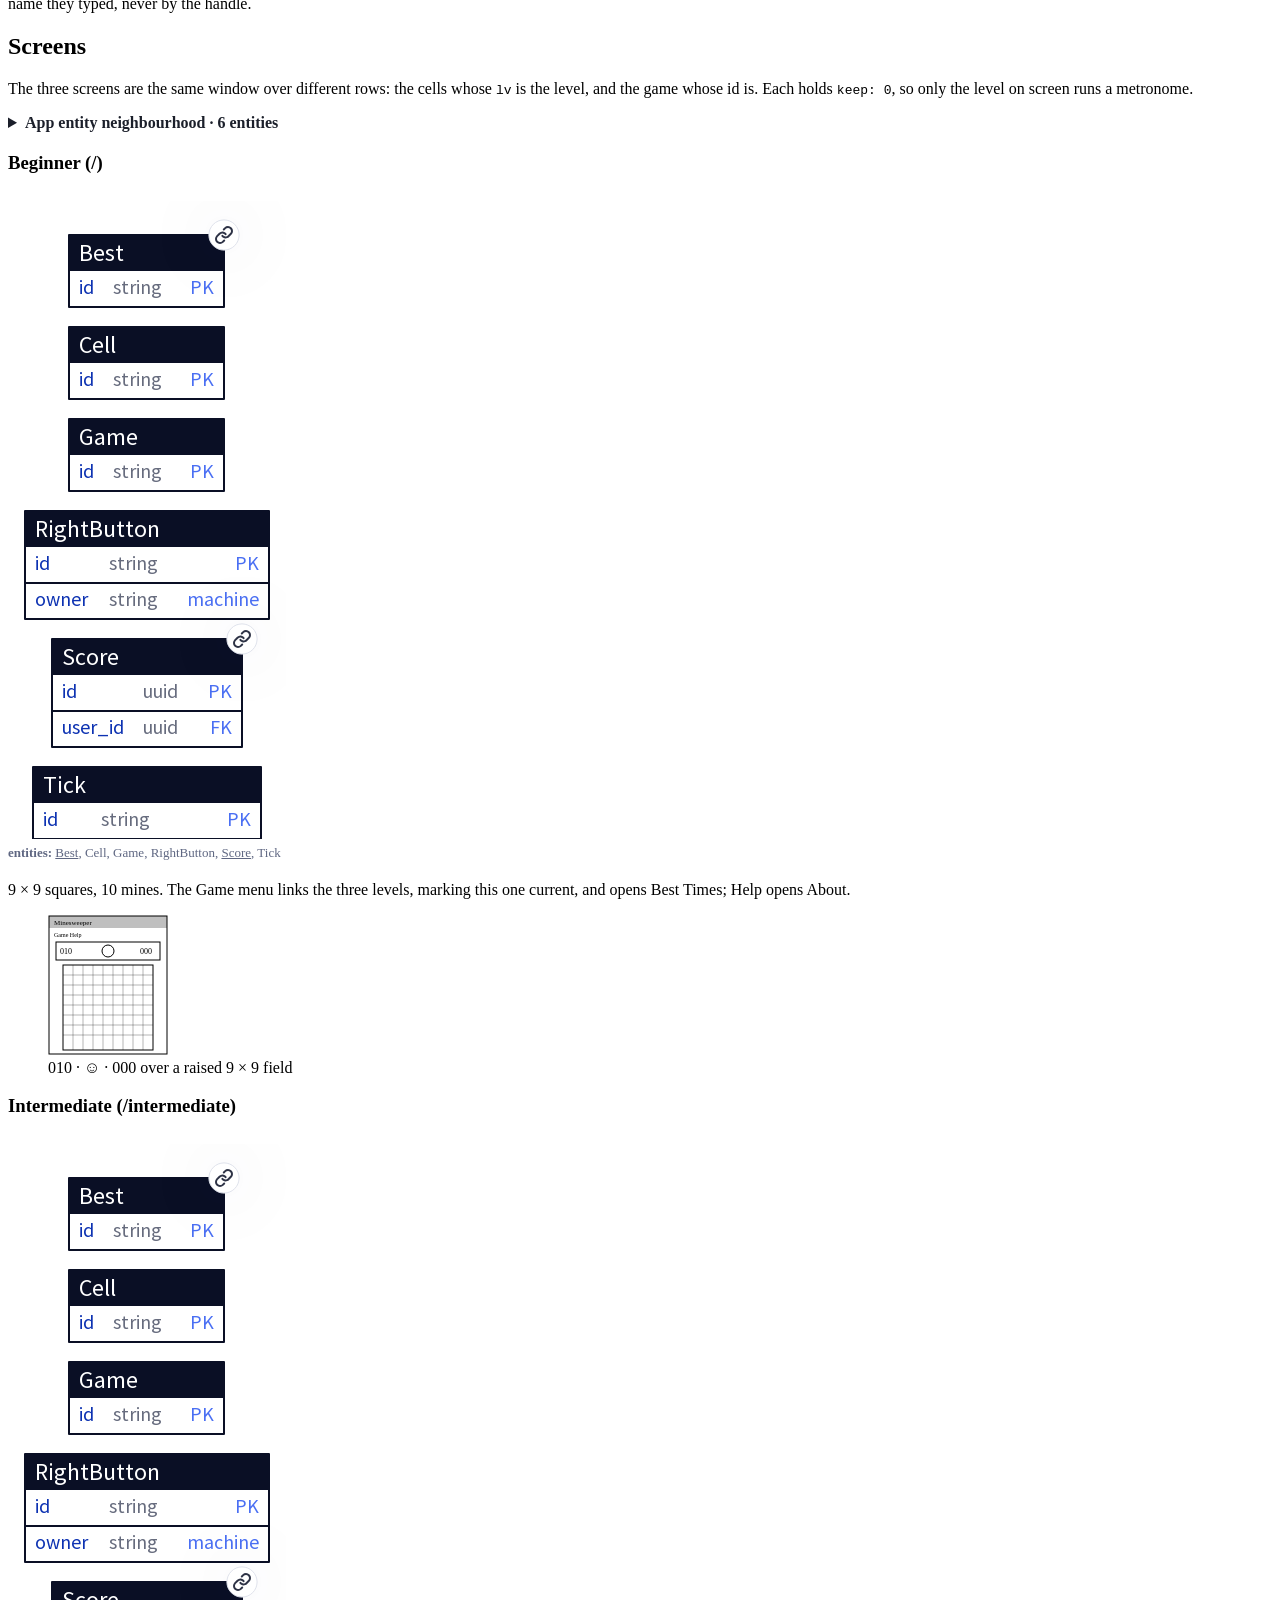
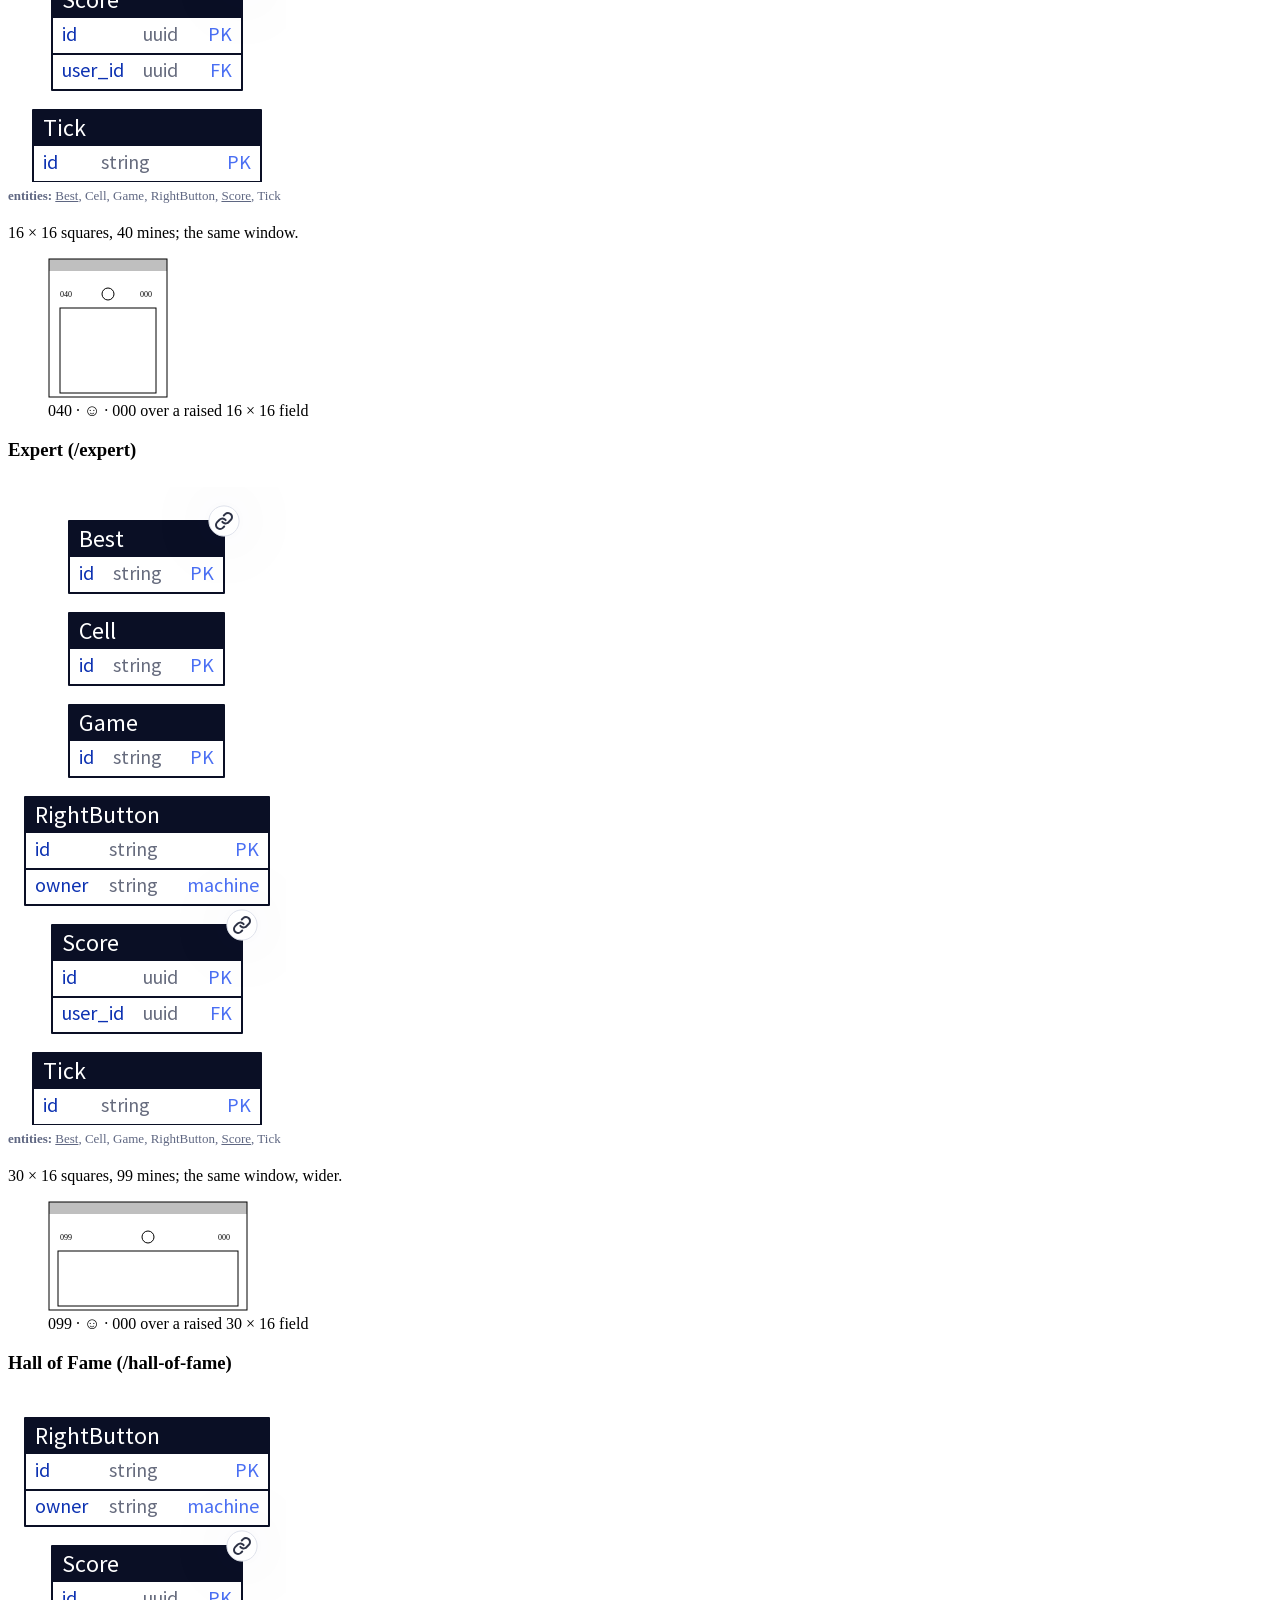
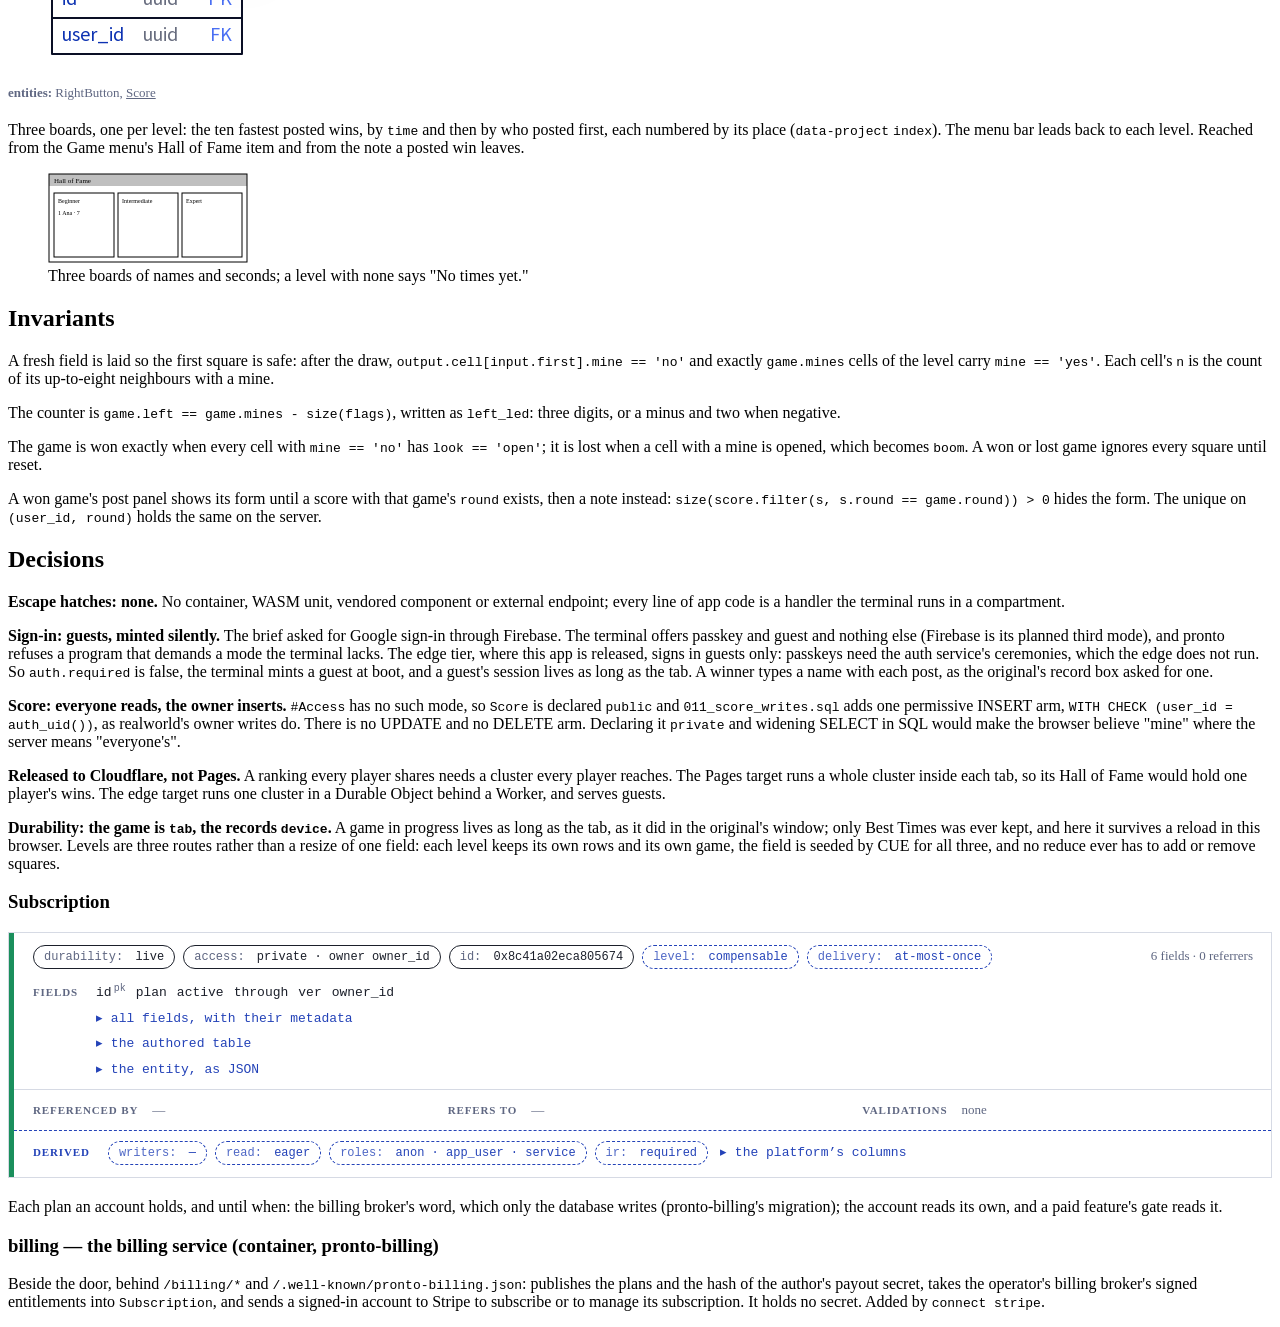
==== commit 1f67fd16: "Merge pull request #297 from bsoneca/prontoweeper/stripe prontoweeper: pronto gcp.26 and pronto-bill" ====
--- a/ir.html
+++ b/ir.html
@@ -216,5 +216,39 @@
   <p id="decision-hosting" data-kind="decision"><strong>Released to Cloudflare, not Pages.</strong> A ranking every player shares needs a cluster every player reaches. The Pages target runs a whole cluster inside each tab, so its Hall of Fame would hold one player's wins. The edge target runs one cluster in a Durable Object behind a Worker, and serves guests.</p>
   <p id="decision-durability" data-kind="decision"><strong>Durability: the game is <code>tab</code>, the records <code>device</code>.</strong> A game in progress lives as long as the tab, as it did in the original's window; only Best Times was ever kept, and here it survives a reload in this browser.
   Levels are three routes rather than a resize of one field: each level keeps its own rows and its own game, the field is seeded by CUE for all three, and no reduce ever has to add or remove squares.</p>
+
+  <section id="Subscription" data-kind="entity" data-durability="live" data-type-id="0x8c41a02eca805674">
+    <h3>Subscription</h3>
+<!-- pronto:card --><div class="card dur-live">
+<header class="ehead">
+<span class="chips"><span class="chip" data-tip="where the row lives, the one word the author chooses: tab · device · offline · live · server" tabindex="0"><b>durability</b> live</span><span class="chip" data-tip="who may read and write the row; becomes the roles and the row-level policies" tabindex="0"><b>access</b> private · owner owner_id</span><span class="chip" data-tip="the entity's type id, which a schema diff keys on across renames; each field keeps a gap-free ordinal, and a retired field stays as a tombstone" tabindex="0"><b>id</b> 0x8c41a02eca805674</span><span class="chip derived" data-tip="2 of 5 — a speculative write over the server's row; the server may refuse it, and the chart must hear the no" tabindex="0"><b>level</b> compensable</span><span class="chip derived" data-tip="what a write here can claim when delivered twice — the level's word, and at level 4 the sink's: idempotent or reconciled is exactly-once, unknown at-most-once, repeat at-least-once; a hatch is unspecified" tabindex="0"><b>delivery</b> at-most-once</span></span>
+<span class="counts">6 fields · 0 referrers</span>
+</header>
+<div class="names"><span class="lbl">fields</span><span class="namelist"><span class="fname">id<i class="m">pk</i></span><span class="fname">plan</span><span class="fname">active</span><span class="fname">through</span><span class="fname">ver</span><span class="fname">owner_id</span></span>
+<details class="more"><summary>all fields, with their metadata</summary>
+<table class="fields"><tr><td class="o">1</td><td class="k">id</td><td class="t">text</td><td class="gl"><span class="g pk" data-tip="primary key" tabindex="0">pk</span></td><td class="x" title="this.size() &lt;= 80">this.size() &lt;= 80</td></tr><tr><td class="o">2</td><td class="k">plan</td><td class="t">text</td><td class="gl"></td><td class="x" title="this.size() &lt;= 32">this.size() &lt;= 32</td></tr><tr><td class="o">3</td><td class="k">active</td><td class="t">bool</td><td class="gl"></td><td class="x" title=""></td></tr><tr><td class="o">4</td><td class="k">through</td><td class="t">timestamp</td><td class="gl"></td><td class="x" title=""></td></tr><tr><td class="o">5</td><td class="k">ver</td><td class="t">int64</td><td class="gl"></td><td class="x" title="this &gt;= 0">this &gt;= 0</td></tr><tr><td class="o">6</td><td class="k">owner_id</td><td class="t">uuid</td><td class="gl"></td><td class="x" title="= auth_uid()">= auth_uid()</td></tr></table>
+<p class="legend">the first column is the field's ordinal, which a diff keys on · <span class="g pk">pk</span> primary key · <span class="g fk">→</span> references · <span class="g">◇</span> unique · <span class="g">≡</span> indexed · <span class="g">○</span> nullable · a rule or default in the last column</p>
+</details>
+<details class="more authored"><summary>the authored table</summary></details>
+<details class="more json"><summary>the entity, as JSON</summary><div class="jt"><div class="jl"><span class="jk">name</span>: <span class="jv">&quot;Subscription&quot;</span></div><div class="jl"><span class="jk">ir</span>: <span class="jv">&quot;Subscription&quot;</span></div><div class="jl"><span class="jk">read</span>: <span class="jv">&quot;eager&quot;</span></div><div class="jl"><span class="jk">table</span>: <span class="jv">&quot;subscription&quot;</span></div><div class="jl"><span class="jk">id</span>: <span class="jv">&quot;0x8c41a02eca805674&quot;</span></div><details class="jn"><summary><span class="jk">access</span> <span class="jv">{2}</span></summary><div class="jl"><span class="jk">scope</span>: <span class="jv">&quot;private&quot;</span></div><div class="jl"><span class="jk">owner</span>: <span class="jv">&quot;owner_id&quot;</span></div></details><div class="jl"><span class="jk">durability</span>: <span class="jv">&quot;live&quot;</span></div><details class="jn"><summary><span class="jk">fields</span> <span class="jv">[6]</span></summary><details class="jn"><summary><span class="jk">0</span> <span class="jv">id</span></summary><div class="jl"><span class="jk">name</span>: <span class="jv">&quot;id&quot;</span></div><div class="jl"><span class="jk">ordinal</span>: <span class="jv">1</span></div><div class="jl"><span class="jk">retired</span>: <span class="jv">false</span></div><div class="jl"><span class="jk">type</span>: <span class="jv">&quot;text&quot;</span></div><div class="jl"><span class="jk">pk</span>: <span class="jv">true</span></div><div class="jl"><span class="jk">required</span>: <span class="jv">true</span></div><div class="jl"><span class="jk">cel</span>: <span class="jv">&quot;this.size() &lt;= 80&quot;</span></div></details><details class="jn"><summary><span class="jk">1</span> <span class="jv">plan</span></summary><div class="jl"><span class="jk">name</span>: <span class="jv">&quot;plan&quot;</span></div><div class="jl"><span class="jk">ordinal</span>: <span class="jv">2</span></div><div class="jl"><span class="jk">retired</span>: <span class="jv">false</span></div><div class="jl"><span class="jk">type</span>: <span class="jv">&quot;text&quot;</span></div><div class="jl"><span class="jk">pk</span>: <span class="jv">false</span></div><div class="jl"><span class="jk">required</span>: <span class="jv">true</span></div><div class="jl"><span class="jk">cel</span>: <span class="jv">&quot;this.size() &lt;= 32&quot;</span></div></details><details class="jn"><summary><span class="jk">2</span> <span class="jv">active</span></summary><div class="jl"><span class="jk">name</span>: <span class="jv">&quot;active&quot;</span></div><div class="jl"><span class="jk">ordinal</span>: <span class="jv">3</span></div><div class="jl"><span class="jk">retired</span>: <span class="jv">false</span></div><div class="jl"><span class="jk">type</span>: <span class="jv">&quot;bool&quot;</span></div><div class="jl"><span class="jk">pk</span>: <span class="jv">false</span></div><div class="jl"><span class="jk">required</span>: <span class="jv">true</span></div></details><details class="jn"><summary><span class="jk">3</span> <span class="jv">through</span></summary><div class="jl"><span class="jk">name</span>: <span class="jv">&quot;through&quot;</span></div><div class="jl"><span class="jk">ordinal</span>: <span class="jv">4</span></div><div class="jl"><span class="jk">retired</span>: <span class="jv">false</span></div><div class="jl"><span class="jk">type</span>: <span class="jv">&quot;timestamp&quot;</span></div><div class="jl"><span class="jk">pk</span>: <span class="jv">false</span></div><div class="jl"><span class="jk">required</span>: <span class="jv">true</span></div></details><details class="jn"><summary><span class="jk">4</span> <span class="jv">ver</span></summary><div class="jl"><span class="jk">name</span>: <span class="jv">&quot;ver&quot;</span></div><div class="jl"><span class="jk">ordinal</span>: <span class="jv">5</span></div><div class="jl"><span class="jk">retired</span>: <span class="jv">false</span></div><div class="jl"><span class="jk">type</span>: <span class="jv">&quot;int64&quot;</span></div><div class="jl"><span class="jk">pk</span>: <span class="jv">false</span></div><div class="jl"><span class="jk">required</span>: <span class="jv">true</span></div><div class="jl"><span class="jk">cel</span>: <span class="jv">&quot;this &gt;= 0&quot;</span></div></details><details class="jn"><summary><span class="jk">5</span> <span class="jv">owner_id</span></summary><div class="jl"><span class="jk">name</span>: <span class="jv">&quot;owner_id&quot;</span></div><div class="jl"><span class="jk">ordinal</span>: <span class="jv">6</span></div><div class="jl"><span class="jk">retired</span>: <span class="jv">false</span></div><div class="jl"><span class="jk">type</span>: <span class="jv">&quot;uuid&quot;</span></div><div class="jl"><span class="jk">pk</span>: <span class="jv">false</span></div><div class="jl"><span class="jk">required</span>: <span class="jv">true</span></div><div class="jl"><span class="jk">default</span>: <span class="jv">&quot;auth_uid()&quot;</span></div></details></details><details class="jn"><summary><span class="jk">seed</span> <span class="jv">[0]</span></summary></details><div class="jl"><span class="jk">level</span>: <span class="jv">&quot;compensable&quot;</span></div><div class="jl"><span class="jk">server</span>: <span class="jv">true</span></div><details class="jn"><summary><span class="jk">writers</span> <span class="jv">[0]</span></summary></details><details class="jn"><summary><span class="jk">cel</span> <span class="jv">{3}</span></summary><details class="jn"><summary><span class="jk">checks</span> <span class="jv">{3}</span></summary><div class="jl"><span class="jk">id</span>: <span class="jv">&quot;char_length(id) &lt;= 80&quot;</span></div><div class="jl"><span class="jk">plan</span>: <span class="jv">&quot;char_length(plan) &lt;= 32&quot;</span></div><div class="jl"><span class="jk">ver</span>: <span class="jv">&quot;ver &gt;= 0&quot;</span></div></details><details class="jn"><summary><span class="jk">enums</span> <span class="jv">{0}</span></summary></details><details class="jn"><summary><span class="jk">bounds</span> <span class="jv">{3}</span></summary><details class="jn"><summary><span class="jk">id</span> <span class="jv">{1}</span></summary><div class="jl"><span class="jk">sizeMax</span>: <span class="jv">80</span></div></details><details class="jn"><summary><span class="jk">plan</span> <span class="jv">{1}</span></summary><div class="jl"><span class="jk">sizeMax</span>: <span class="jv">32</span></div></details><details class="jn"><summary><span class="jk">ver</span> <span class="jv">{1}</span></summary><div class="jl"><span class="jk">intMin</span>: <span class="jv">0</span></div></details></details></details><details class="jn"><summary><span class="jk">uniques</span> <span class="jv">[0]</span></summary></details><details class="jn"><summary><span class="jk">validations</span> <span class="jv">{0}</span></summary></details></div></details></div>
+<div class="strips">
+<div class="strip"><span class="lbl">referenced by</span><span class="rels"><span class="why">—</span></span></div>
+<div class="strip"><span class="lbl">refers to</span><span class="rels"><span class="why">—</span></span></div>
+<div class="strip"><span class="lbl">validations</span><span class="why">none</span></div>
+</div>
+<div class="dline"><span class="lbl derived">derived</span><span class="chips"><span class="chip derived" data-tip="who writes rows here, each as kind:name and its ops — a screen's forms and what its markup writes past them, the terminal's charts, pipelines, computations, machines, a unit's memo" tabindex="0"><b>writers</b> —</span><span class="chip derived" data-tip="how the terminal reads a server entity's table: eager syncs it whole, lazy loads what a view asks; a browser tier has no mode" tabindex="0"><b>read</b> eager</span><span class="chip derived" data-tip="the database roles that may touch the table, from durability and access" tabindex="0"><b>roles</b> anon · app_user · service</span><span class="chip derived" data-tip="whether ir.html carries an element for it — review by consequence: a row that reaches another device or the server does" tabindex="0"><b>ir</b> required</span></span>
+<details class="more"><summary>the platform’s columns</summary><p class="why"><code>created_by</code>, <code>updated_by</code> → app_user, stamped by the platform on every write; not the author’s.</p></details></div>
+
+</div><!-- /pronto:card -->
+    <p>Each plan an account holds, and until when: the billing broker's word, which only the database
+    writes (pronto-billing's migration); the account reads its own, and a paid feature's gate reads it.</p>
+  </section>
+  <section id="billing" data-kind="hatch">
+    <h3>billing — the billing service (container, pronto-billing)</h3>
+    <p>Beside the door, behind <code>/billing/*</code> and <code>/.well-known/pronto-billing.json</code>:
+    publishes the plans and the hash of the author's payout secret, takes the operator's billing broker's
+    signed entitlements into <code>Subscription</code>, and sends a signed-in account to Stripe to
+    subscribe or to manage its subscription. It holds no secret. Added by <code>connect stripe</code>.</p>
+  </section>
 </body>
 </html>
